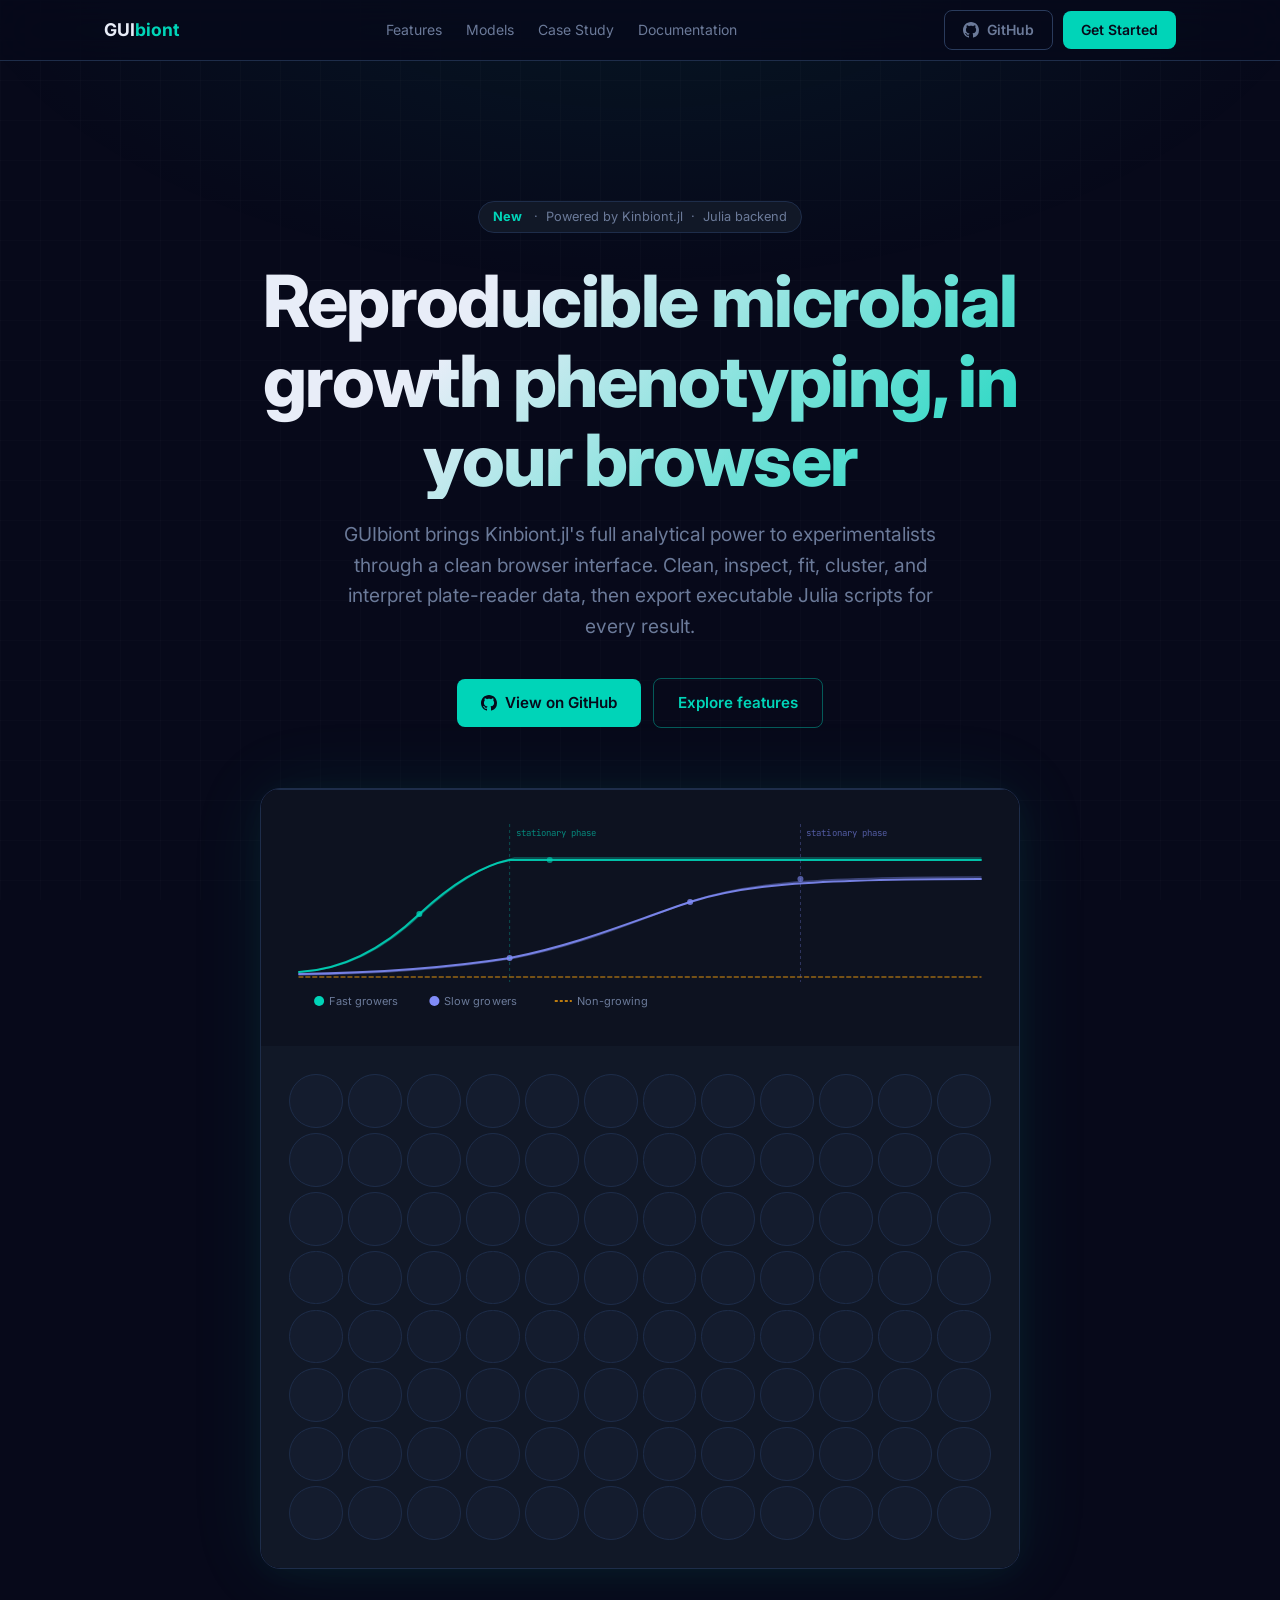
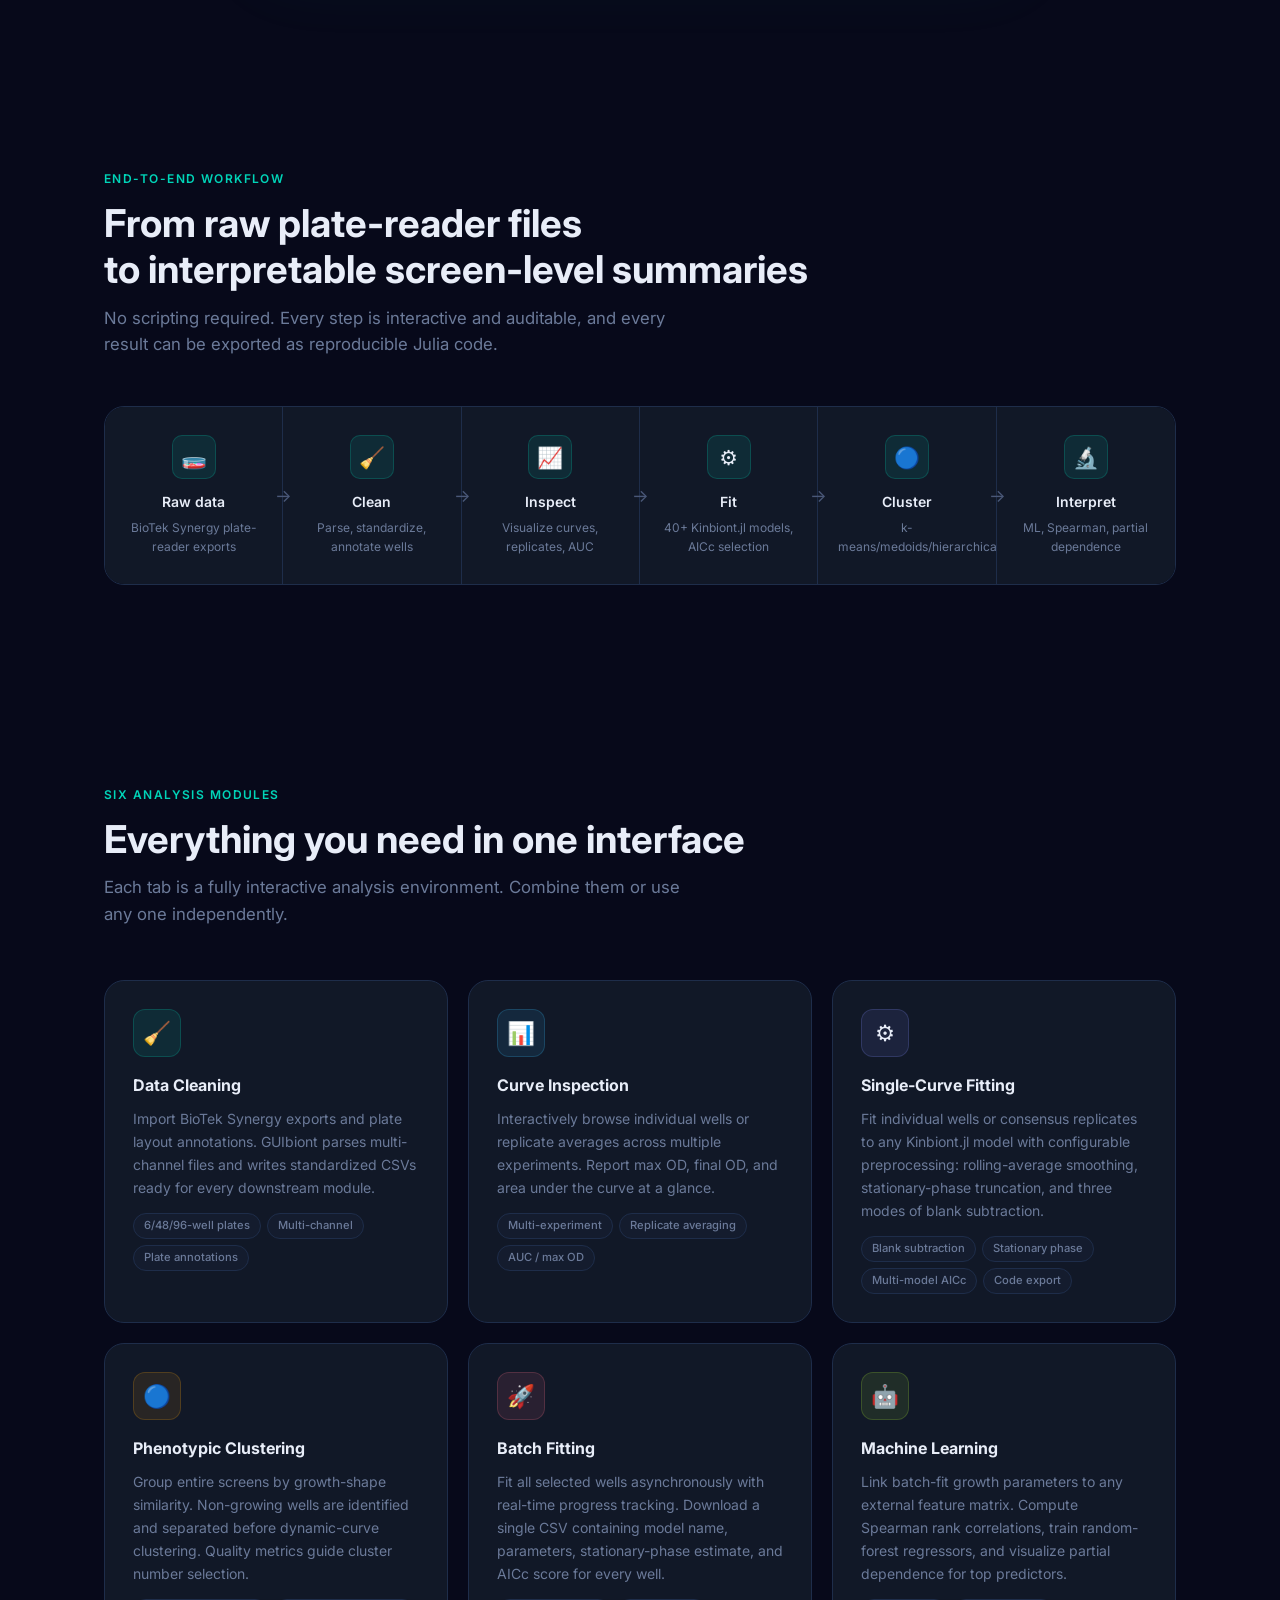
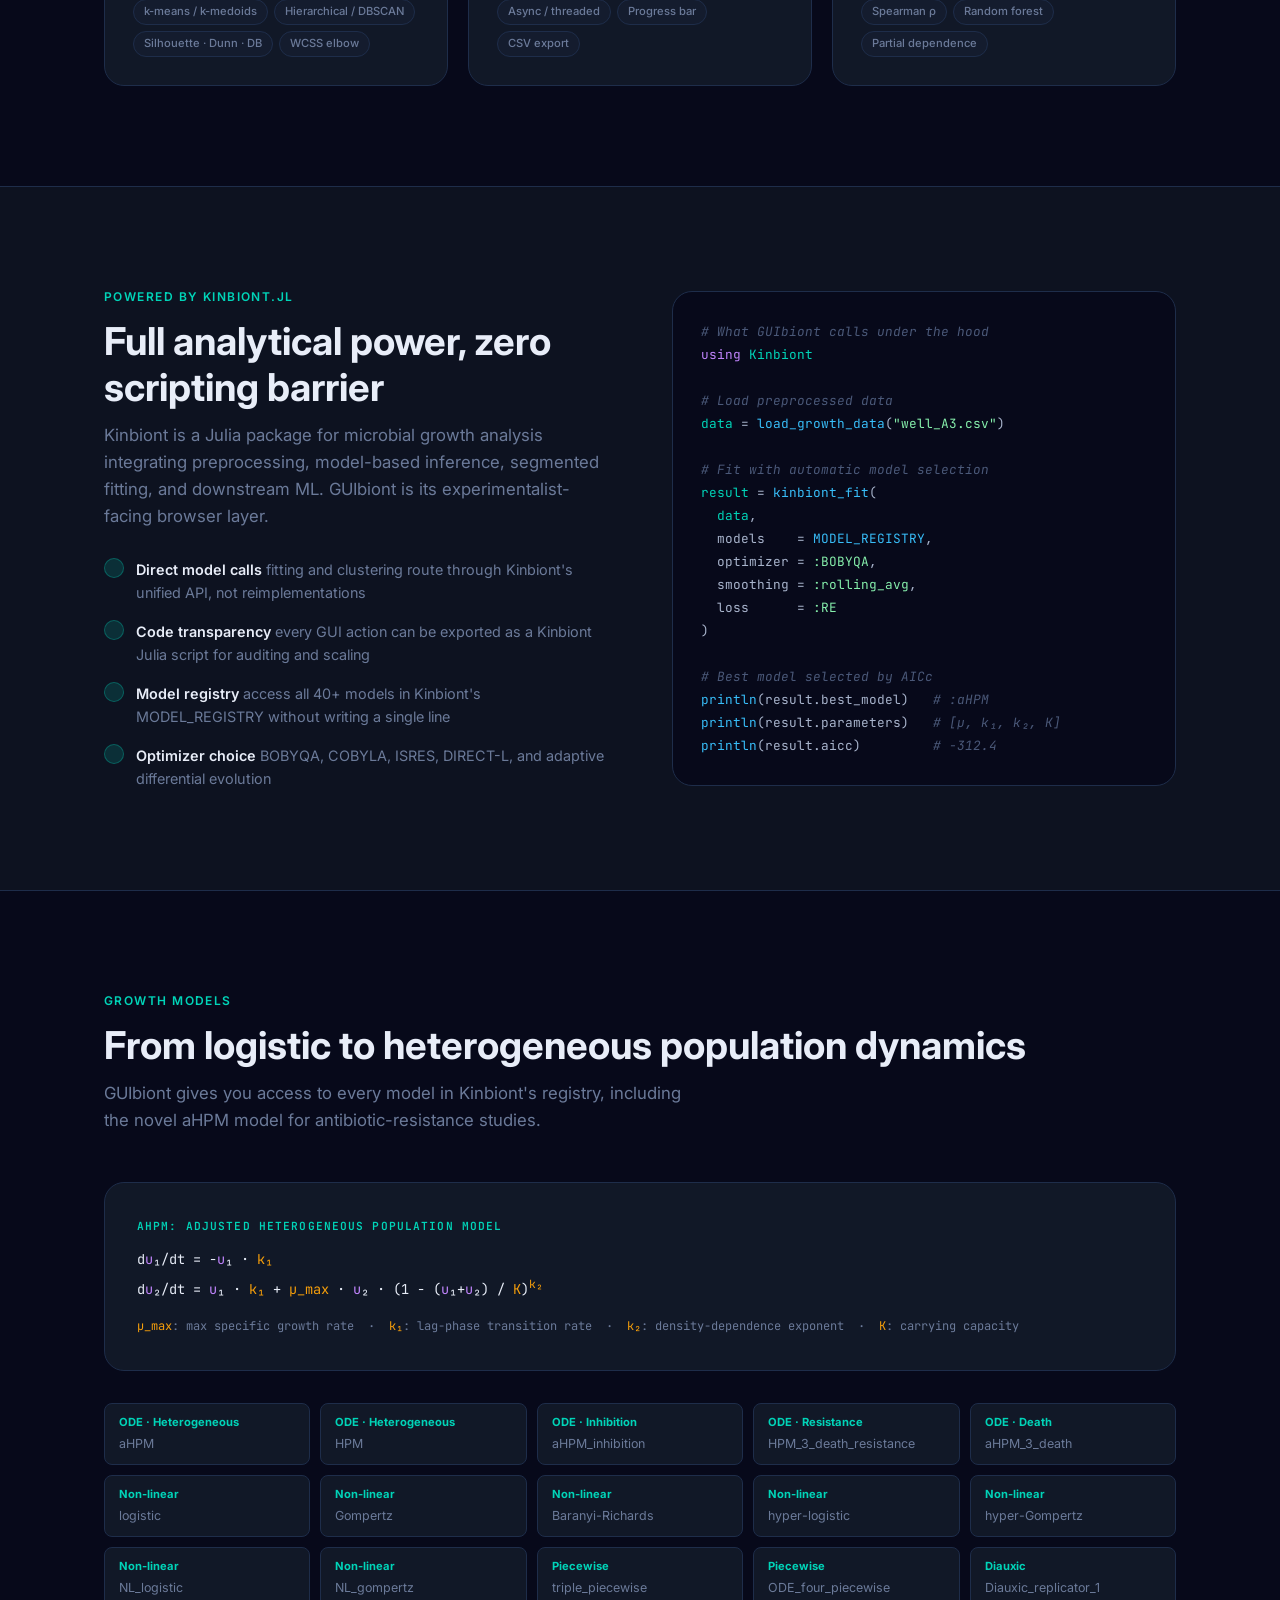
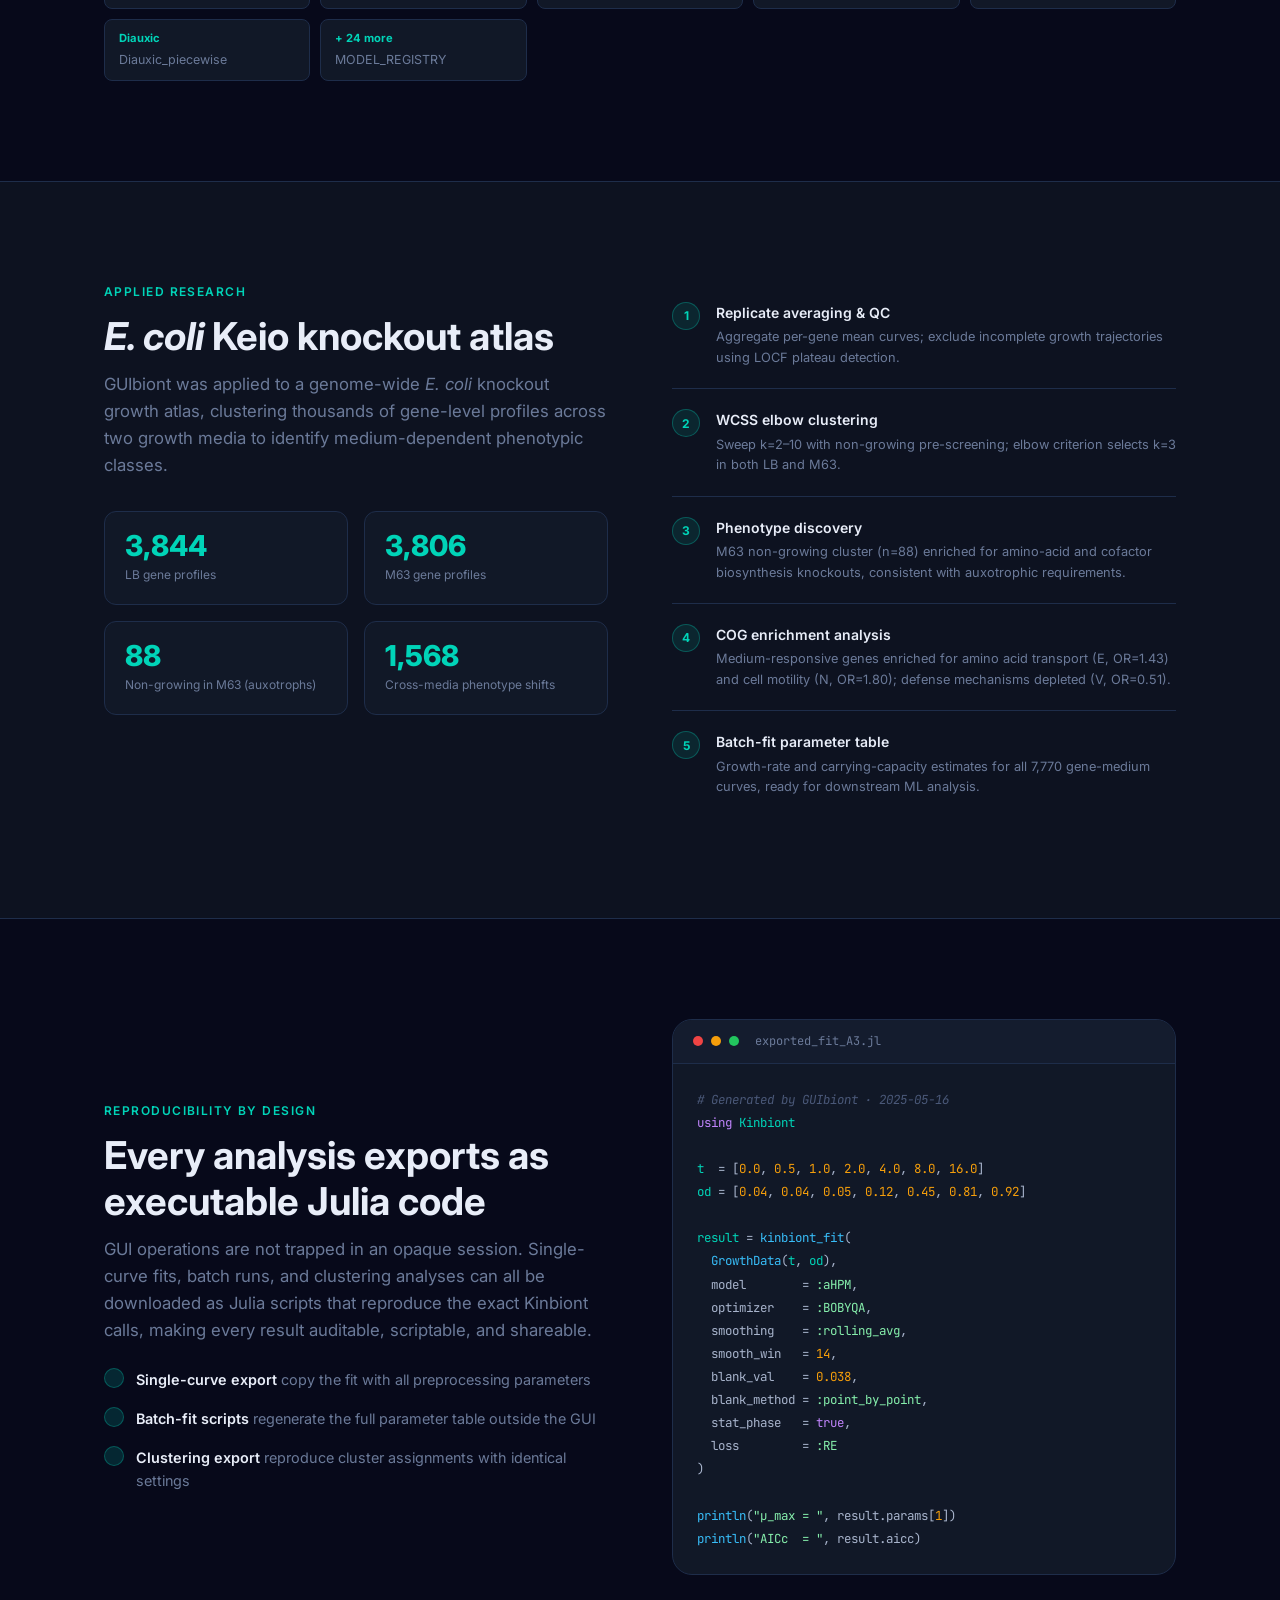
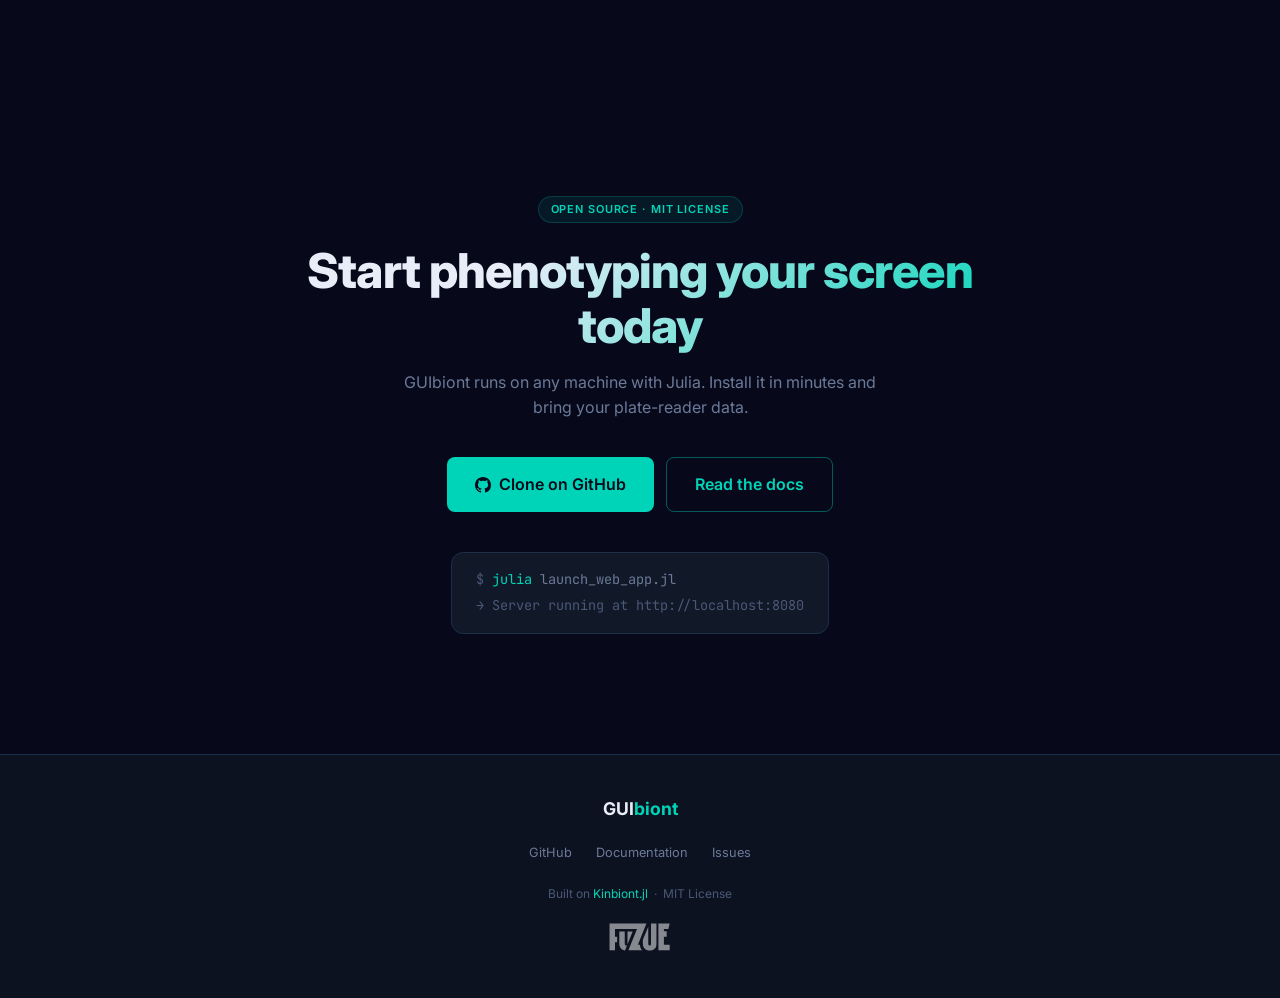
==== docs/index.html @ 39dd3695 "Add GUIbiont landing website with CNAME for guibiont.fuzue.tech" ====
<!DOCTYPE html>
<html lang="en">
<head>
  <meta charset="UTF-8" />
  <meta name="viewport" content="width=device-width, initial-scale=1.0" />
  <title>GUIbiont: Reproducible Microbial Growth Phenotyping</title>
  <meta name="description" content="GUIbiont makes Kinbiont.jl workflows available through a browser interface for cleaning, fitting, clustering and interpreting plate-reader curves, with full Julia code export." />
  <link rel="preconnect" href="https://fonts.googleapis.com" />
  <link rel="preconnect" href="https://fonts.gstatic.com" crossorigin />
  <link href="https://fonts.googleapis.com/css2?family=Inter:wght@300;400;500;600;700;800&family=JetBrains+Mono:wght@400;500&display=swap" rel="stylesheet" />
  <style>
    /* ── Tokens ──────────────────────────────────────────────── */
    :root {
      --bg:        #07091a;
      --bg-2:      #0d1220;
      --bg-3:      #141c2e;
      --card:      #111827;
      --card-2:    #1a2235;
      --border:    #1e2d4a;
      --border-2:  #2a3b5c;
      --accent:    #00d4b8;
      --accent-dim:#00906e;
      --amber:     #f59e0b;
      --violet:    #818cf8;
      --text:      #e8edf8;
      --muted:     #6b7a99;
      --muted-2:   #4a5878;
      --radius:    12px;
      --radius-lg: 20px;
      --shadow:    0 4px 32px rgba(0,212,184,0.06);
    }

    /* ── Reset ───────────────────────────────────────────────── */
    *, *::before, *::after { box-sizing: border-box; margin: 0; padding: 0; }
    html { scroll-behavior: smooth; }
    body {
      font-family: 'Inter', system-ui, sans-serif;
      background: var(--bg);
      color: var(--text);
      line-height: 1.6;
      overflow-x: hidden;
    }
    a { color: inherit; text-decoration: none; }
    img { display: block; max-width: 100%; }

    /* ── Utility ─────────────────────────────────────────────── */
    .container { max-width: 1120px; margin: 0 auto; padding: 0 24px; }
    .tag {
      display: inline-flex; align-items: center; gap: 6px;
      font-size: 11px; font-weight: 600; letter-spacing: .08em;
      text-transform: uppercase; color: var(--accent);
      background: rgba(0,212,184,.08); border: 1px solid rgba(0,212,184,.2);
      border-radius: 999px; padding: 4px 12px;
    }
    .section-label {
      font-size: 12px; font-weight: 600; letter-spacing: .12em;
      text-transform: uppercase; color: var(--accent); margin-bottom: 12px;
    }
    .section-heading {
      font-size: clamp(1.75rem, 3vw, 2.5rem);
      font-weight: 700; line-height: 1.2; color: var(--text);
    }
    .section-sub {
      font-size: 1.05rem; color: var(--muted); max-width: 600px; margin-top: 12px;
    }
    .mono {
      font-family: 'JetBrains Mono', monospace;
      font-size: .85em; color: var(--accent);
    }

    /* ── Noise / grid overlay ────────────────────────────────── */
    body::before {
      content: '';
      position: fixed; inset: 0; z-index: 0; pointer-events: none;
      background-image:
        radial-gradient(ellipse 80% 60% at 50% -10%, rgba(0,212,184,.08) 0%, transparent 70%),
        linear-gradient(rgba(255,255,255,.015) 1px, transparent 1px),
        linear-gradient(90deg, rgba(255,255,255,.015) 1px, transparent 1px);
      background-size: 100% 100%, 40px 40px, 40px 40px;
    }
    body > * { position: relative; z-index: 1; }

    /* ── NAV ─────────────────────────────────────────────────── */
    nav {
      position: sticky; top: 0; z-index: 100;
      border-bottom: 1px solid var(--border);
      background: rgba(7,9,26,.82);
      backdrop-filter: blur(20px);
    }
    .nav-inner {
      display: flex; align-items: center; justify-content: space-between;
      height: 60px; gap: 24px;
    }
    .nav-logo {
      font-size: 1.1rem; font-weight: 700; color: var(--text);
    }
    .nav-logo span { color: var(--accent); }
    .nav-links {
      display: flex; align-items: center; gap: 24px;
      font-size: .875rem; color: var(--muted);
    }
    .nav-links a:hover { color: var(--text); }
    .nav-cta {
      display: flex; align-items: center; gap: 10px;
    }
    .btn {
      display: inline-flex; align-items: center; gap: 8px;
      padding: 8px 18px; border-radius: 8px; font-size: .875rem;
      font-weight: 600; cursor: pointer; transition: all .15s;
      border: none;
    }
    .btn-ghost {
      background: transparent; color: var(--muted);
      border: 1px solid var(--border-2);
    }
    .btn-ghost:hover { color: var(--text); border-color: var(--border-2); background: var(--card); }
    .btn-primary {
      background: var(--accent); color: #07091a;
    }
    .btn-primary:hover { background: #00ffe6; }
    .btn-outline {
      background: transparent; color: var(--accent);
      border: 1px solid rgba(0,212,184,.4);
    }
    .btn-outline:hover { background: rgba(0,212,184,.08); }

    /* ── HERO ────────────────────────────────────────────────── */
    .hero {
      padding: clamp(80px, 12vw, 140px) 0 clamp(60px, 8vw, 100px);
      text-align: center;
    }
    .hero-badge {
      display: inline-flex; align-items: center; gap: 8px;
      font-size: .8rem; color: var(--muted);
      border: 1px solid var(--border); border-radius: 999px;
      padding: 5px 14px; margin-bottom: 28px;
      background: var(--card);
    }
    .hero-badge strong { color: var(--accent); }
    .hero h1 {
      font-size: clamp(2.4rem, 6vw, 4.5rem);
      font-weight: 800; line-height: 1.1;
      letter-spacing: -.02em;
      background: linear-gradient(135deg, #e8edf8 30%, #00d4b8 100%);
      -webkit-background-clip: text; -webkit-text-fill-color: transparent;
      background-clip: text;
      max-width: 900px; margin: 0 auto 20px;
    }
    .hero p {
      font-size: clamp(1rem, 2vw, 1.2rem);
      color: var(--muted); max-width: 640px; margin: 0 auto 36px;
    }
    .hero-actions {
      display: flex; align-items: center; justify-content: center;
      gap: 12px; flex-wrap: wrap;
    }
    .hero-actions .btn { padding: 12px 24px; font-size: .95rem; }

    /* plate-reader microplate illustration */
    .hero-art {
      margin: 60px auto 0; max-width: 760px;
      border: 1px solid var(--border);
      border-radius: var(--radius-lg);
      overflow: hidden;
      box-shadow: 0 0 80px rgba(0,212,184,.08), var(--shadow);
    }
    .plate-grid {
      display: grid; grid-template-columns: repeat(12,1fr);
      gap: 5px; padding: 28px; background: var(--card);
    }
    .plate-well {
      aspect-ratio: 1; border-radius: 50%;
      background: var(--bg-3); border: 1px solid var(--border);
      position: relative; overflow: hidden;
    }
    .plate-well::after {
      content: ''; position: absolute; inset: 0; border-radius: 50%;
      opacity: 0;
      background: radial-gradient(circle, var(--accent) 0%, transparent 70%);
      animation: pulse-well var(--d, 3s) ease-in-out infinite var(--delay, 0s);
    }
    @keyframes pulse-well {
      0%,100% { opacity: 0; transform: scale(.6); }
      50%      { opacity: var(--op,.5); transform: scale(1); }
    }

    /* curve mini-chart in hero */
    .hero-chart {
      background: var(--bg-2); padding: 24px 28px; border-top: 1px solid var(--border);
    }
    .curve-svg { width: 100%; height: 200px; }

    /* ── PIPELINE ─────────────────────────────────────────────── */
    .pipeline { padding: clamp(60px, 8vw, 100px) 0; }
    .pipeline-steps {
      display: grid;
      grid-template-columns: repeat(auto-fit, minmax(140px, 1fr));
      gap: 0; margin-top: 48px;
      border: 1px solid var(--border); border-radius: var(--radius-lg);
      overflow: hidden;
    }
    .pipeline-step {
      padding: 28px 20px; text-align: center;
      border-right: 1px solid var(--border);
      position: relative; background: var(--card);
      transition: background .2s;
    }
    .pipeline-step:last-child { border-right: none; }
    .pipeline-step:hover { background: var(--card-2); }
    .pipeline-step::after {
      content: '→';
      position: absolute; right: -10px; top: 50%; transform: translateY(-50%);
      color: var(--muted-2); font-size: 1.1rem; z-index: 1;
    }
    .pipeline-step:last-child::after { display: none; }
    .step-icon {
      width: 44px; height: 44px; margin: 0 auto 12px;
      border-radius: 10px; display: flex; align-items: center; justify-content: center;
      font-size: 1.3rem;
      background: rgba(0,212,184,.1); border: 1px solid rgba(0,212,184,.2);
    }
    .step-name { font-size: .875rem; font-weight: 600; color: var(--text); }
    .step-desc { font-size: .75rem; color: var(--muted); margin-top: 4px; }

    /* ── FEATURES ─────────────────────────────────────────────── */
    .features { padding: clamp(60px, 8vw, 100px) 0; }
    .features-header { margin-bottom: 52px; }
    .features-grid {
      display: grid;
      grid-template-columns: repeat(auto-fit, minmax(320px, 1fr));
      gap: 20px;
    }
    .feature-card {
      background: var(--card);
      border: 1px solid var(--border);
      border-radius: var(--radius-lg);
      padding: 28px; transition: border-color .2s, transform .2s;
      position: relative; overflow: hidden;
    }
    .feature-card::before {
      content: ''; position: absolute;
      top: 0; left: 0; right: 0; height: 2px;
      background: linear-gradient(90deg, transparent, var(--accent-color, var(--accent)), transparent);
      opacity: 0; transition: opacity .2s;
    }
    .feature-card:hover { border-color: var(--border-2); transform: translateY(-2px); }
    .feature-card:hover::before { opacity: 1; }
    .feature-icon {
      width: 48px; height: 48px; border-radius: 12px;
      display: flex; align-items: center; justify-content: center;
      font-size: 1.4rem; margin-bottom: 16px;
      background: rgba(0,212,184,.08); border: 1px solid rgba(0,212,184,.15);
    }
    .feature-title { font-size: 1rem; font-weight: 700; color: var(--text); margin-bottom: 8px; }
    .feature-desc { font-size: .875rem; color: var(--muted); line-height: 1.65; }
    .feature-pills {
      display: flex; flex-wrap: wrap; gap: 6px; margin-top: 14px;
    }
    .pill {
      font-size: .7rem; font-weight: 500; color: var(--muted);
      background: var(--bg-3); border: 1px solid var(--border);
      border-radius: 999px; padding: 3px 10px;
    }

    /* Feature cards with color variants */
    .feature-card[data-color="teal"]   .feature-icon { background: rgba(0,212,184,.1);  border-color: rgba(0,212,184,.2); }
    .feature-card[data-color="amber"]  .feature-icon { background: rgba(245,158,11,.1); border-color: rgba(245,158,11,.2); }
    .feature-card[data-color="violet"] .feature-icon { background: rgba(129,140,248,.1);border-color: rgba(129,140,248,.2);}
    .feature-card[data-color="rose"]   .feature-icon { background: rgba(251,113,133,.1);border-color: rgba(251,113,133,.2);}
    .feature-card[data-color="sky"]    .feature-icon { background: rgba(56,189,248,.1); border-color: rgba(56,189,248,.2);}
    .feature-card[data-color="lime"]   .feature-icon { background: rgba(163,230,53,.1); border-color: rgba(163,230,53,.2);}

    .feature-card[data-color="teal"]   { --accent-color: #00d4b8; }
    .feature-card[data-color="amber"]  { --accent-color: #f59e0b; }
    .feature-card[data-color="violet"] { --accent-color: #818cf8; }
    .feature-card[data-color="rose"]   { --accent-color: #fb7185; }
    .feature-card[data-color="sky"]    { --accent-color: #38bdf8; }
    .feature-card[data-color="lime"]   { --accent-color: #a3e635; }

    /* ── KINBIONT ─────────────────────────────────────────────── */
    .kinbiont {
      padding: clamp(60px, 8vw, 100px) 0;
      background: var(--bg-2);
      border-top: 1px solid var(--border);
      border-bottom: 1px solid var(--border);
    }
    .kinbiont-inner {
      display: grid; grid-template-columns: 1fr 1fr; gap: 64px; align-items: center;
    }
    .kinbiont-code {
      background: var(--bg); border: 1px solid var(--border);
      border-radius: var(--radius-lg); padding: 28px;
      overflow-x: auto;
    }
    .kinbiont-code pre {
      font-family: 'JetBrains Mono', monospace; font-size: .8rem;
      line-height: 1.8; white-space: pre; color: #a8b4cc;
    }
    .kinbiont-code .kw  { color: #c084fc; }
    .kinbiont-code .fn  { color: #38bdf8; }
    .kinbiont-code .str { color: #86efac; }
    .kinbiont-code .num { color: #f59e0b; }
    .kinbiont-code .cmt { color: var(--muted-2); font-style: italic; }
    .kinbiont-code .acc { color: var(--accent); }
    .kinbiont-points { list-style: none; display: flex; flex-direction: column; gap: 16px; margin-top: 28px; }
    .kinbiont-points li {
      display: flex; gap: 12px; font-size: .9rem; color: var(--muted);
    }
    .kinbiont-points li::before {
      content: ''; width: 20px; height: 20px; min-width: 20px;
      border-radius: 50%; background: rgba(0,212,184,.15);
      border: 1px solid rgba(0,212,184,.3);
      display: flex; align-items: center; justify-content: center;
    }
    .kinbiont-points li span { color: var(--text); font-weight: 600; }

    /* ── MODELS ──────────────────────────────────────────────── */
    .models { padding: clamp(60px, 8vw, 100px) 0; }
    .models-header { margin-bottom: 48px; }
    .models-equation {
      background: var(--card); border: 1px solid var(--border);
      border-radius: var(--radius-lg); padding: 32px;
      margin: 32px 0; font-family: 'JetBrains Mono', monospace;
      font-size: .85rem; line-height: 2;
    }
    .models-equation .eq-label {
      font-size: .7rem; font-weight: 600; letter-spacing: .1em;
      text-transform: uppercase; color: var(--accent); margin-bottom: 8px;
    }
    .models-equation .eq { color: var(--text); }
    .models-equation .eq-var { color: #c084fc; }
    .models-equation .eq-param { color: var(--amber); }
    .models-grid {
      display: grid; grid-template-columns: repeat(auto-fill, minmax(180px, 1fr)); gap: 10px;
    }
    .model-chip {
      background: var(--card); border: 1px solid var(--border);
      border-radius: 8px; padding: 10px 14px;
      font-size: .78rem; color: var(--muted);
      transition: border-color .15s, color .15s;
    }
    .model-chip:hover { border-color: rgba(0,212,184,.3); color: var(--text); }
    .model-chip strong { color: var(--accent); display: block; font-size: .7rem; margin-bottom: 2px; }

    /* ── CASE STUDY ──────────────────────────────────────────── */
    .case-study {
      padding: clamp(60px, 8vw, 100px) 0;
      background: var(--bg-2);
      border-top: 1px solid var(--border);
      border-bottom: 1px solid var(--border);
    }
    .case-inner {
      display: grid; grid-template-columns: 1fr 1fr; gap: 64px; align-items: start;
    }
    .case-numbers {
      display: grid; grid-template-columns: 1fr 1fr; gap: 16px; margin-top: 32px;
    }
    .case-number {
      background: var(--card); border: 1px solid var(--border);
      border-radius: var(--radius); padding: 20px;
    }
    .case-number .n { font-size: 1.8rem; font-weight: 800; color: var(--accent); line-height: 1; }
    .case-number .l { font-size: .75rem; color: var(--muted); margin-top: 4px; }
    .case-timeline {
      display: flex; flex-direction: column; gap: 0;
    }
    .case-step {
      display: flex; gap: 16px; padding: 20px 0;
      border-bottom: 1px solid var(--border);
    }
    .case-step:last-child { border-bottom: none; }
    .case-step-num {
      width: 28px; height: 28px; min-width: 28px;
      border-radius: 50%; background: rgba(0,212,184,.1);
      border: 1px solid rgba(0,212,184,.3);
      color: var(--accent); font-size: .75rem; font-weight: 700;
      display: flex; align-items: center; justify-content: center;
    }
    .case-step-body strong { font-size: .875rem; font-weight: 600; color: var(--text); display: block; }
    .case-step-body p { font-size: .8rem; color: var(--muted); margin-top: 3px; }

    /* ── CODE EXPORT ─────────────────────────────────────────── */
    .code-export { padding: clamp(60px, 8vw, 100px) 0; }
    .code-export-inner { display: grid; grid-template-columns: 1fr 1fr; gap: 64px; align-items: center; }
    .export-code {
      background: var(--card); border: 1px solid var(--border);
      border-radius: var(--radius-lg); overflow: hidden;
    }
    .export-code-header {
      background: var(--bg-3); border-bottom: 1px solid var(--border);
      padding: 12px 20px; display: flex; align-items: center; gap: 8px;
    }
    .dot { width: 10px; height: 10px; border-radius: 50%; }
    .dot-red   { background: #ef4444; }
    .dot-amber { background: #f59e0b; }
    .dot-green { background: #22c55e; }
    .filename  { font-family: 'JetBrains Mono', monospace; font-size: .75rem; color: var(--muted); margin-left: 8px; }
    .export-code pre {
      font-family: 'JetBrains Mono', monospace; font-size: .78rem;
      line-height: 1.85; padding: 24px; overflow-x: auto; color: #a8b4cc;
    }
    .export-code .kw  { color: #c084fc; }
    .export-code .fn  { color: #38bdf8; }
    .export-code .str { color: #86efac; }
    .export-code .num { color: #f59e0b; }
    .export-code .cmt { color: var(--muted-2); font-style: italic; }
    .export-code .acc { color: var(--accent); }

    /* ── CTA ──────────────────────────────────────────────────── */
    .cta {
      padding: clamp(80px, 10vw, 120px) 0;
      text-align: center;
    }
    .cta h2 {
      font-size: clamp(2rem, 4vw, 3rem); font-weight: 800;
      line-height: 1.15; letter-spacing: -.02em;
      background: linear-gradient(135deg, #e8edf8 30%, #00d4b8 100%);
      -webkit-background-clip: text; -webkit-text-fill-color: transparent;
      background-clip: text; max-width: 680px; margin: 0 auto 16px;
    }
    .cta p { font-size: 1rem; color: var(--muted); max-width: 480px; margin: 0 auto 36px; }
    .cta-buttons { display: flex; gap: 12px; justify-content: center; flex-wrap: wrap; }
    .cta-buttons .btn { padding: 14px 28px; font-size: 1rem; }

    /* ── FOOTER ──────────────────────────────────────────────── */
    footer {
      border-top: 1px solid var(--border);
      background: var(--bg-2);
      padding: 40px 0;
    }
    .footer-inner {
      display: flex; flex-direction: column; gap: 20px; align-items: center; text-align: center;
    }
    .footer-logo { font-size: 1.1rem; font-weight: 700; }
    .footer-logo span { color: var(--accent); }
.footer-links { display: flex; gap: 24px; }
    .footer-links a { font-size: .8rem; color: var(--muted); transition: color .15s; }
    .footer-links a:hover { color: var(--text); }
    .footer-bottom { font-size: .75rem; color: var(--muted-2); }

    /* ── Responsive ──────────────────────────────────────────── */
    @media (max-width: 768px) {
      .nav-links { display: none; }
      .kinbiont-inner,
      .case-inner,
      .code-export-inner { grid-template-columns: 1fr; gap: 40px; }
.pipeline-steps { grid-template-columns: repeat(2, 1fr); }
      .pipeline-step::after { display: none; }
    }
  </style>
</head>
<body>

<!-- ── NAV ────────────────────────────────────────────────────── -->
<nav>
  <div class="container">
    <div class="nav-inner">
      <a href="/" class="nav-logo">GUI<span>biont</span></a>
      <div class="nav-links">
        <a href="#features">Features</a>
        <a href="#models">Models</a>
        <a href="#case-study">Case Study</a>
        <a href="docs/">Documentation</a>
      </div>
      <div class="nav-cta">
        <a href="https://github.com/pinheiroGroup/GUIbiont" class="btn btn-ghost" target="_blank" rel="noopener">
          <svg width="16" height="16" viewBox="0 0 24 24" fill="currentColor"><path d="M12 0C5.37 0 0 5.37 0 12c0 5.31 3.435 9.795 8.205 11.385.6.105.825-.255.825-.57 0-.285-.015-1.23-.015-2.235-3.015.555-3.795-.735-4.035-1.41-.135-.345-.72-1.41-1.23-1.695-.42-.225-1.02-.78-.015-.795.945-.015 1.62.87 1.845 1.23 1.08 1.815 2.805 1.305 3.495.99.105-.78.42-1.305.765-1.605-2.67-.3-5.46-1.335-5.46-5.925 0-1.305.465-2.385 1.23-3.225-.12-.3-.54-1.53.12-3.18 0 0 1.005-.315 3.3 1.23.96-.27 1.98-.405 3-.405s2.04.135 3 .405c2.295-1.56 3.3-1.23 3.3-1.23.66 1.65.24 2.88.12 3.18.765.84 1.23 1.905 1.23 3.225 0 4.605-2.805 5.625-5.475 5.925.435.375.81 1.095.81 2.22 0 1.605-.015 2.895-.015 3.3 0 .315.225.69.825.57A12.02 12.02 0 0 0 24 12c0-6.63-5.37-12-12-12z"/></svg>
          GitHub
        </a>
        <a href="#cta" class="btn btn-primary">Get Started</a>
      </div>
    </div>
  </div>
</nav>

<!-- ── HERO ───────────────────────────────────────────────────── -->
<section class="hero">
  <div class="container">
    <div class="hero-badge">
      <strong>New</strong> &nbsp;·&nbsp; Powered by Kinbiont.jl &nbsp;·&nbsp; Julia backend
    </div>
    <h1>Reproducible microbial growth phenotyping, in your browser</h1>
    <p>GUIbiont brings Kinbiont.jl's full analytical power to experimentalists through a clean browser interface. Clean, inspect, fit, cluster, and interpret plate-reader data, then export executable Julia scripts for every result.</p>
    <div class="hero-actions">
      <a href="https://github.com/pinheiroGroup/GUIbiont" class="btn btn-primary" target="_blank" rel="noopener">
        <svg width="16" height="16" viewBox="0 0 24 24" fill="currentColor"><path d="M12 0C5.37 0 0 5.37 0 12c0 5.31 3.435 9.795 8.205 11.385.6.105.825-.255.825-.57 0-.285-.015-1.23-.015-2.235-3.015.555-3.795-.735-4.035-1.41-.135-.345-.72-1.41-1.23-1.695-.42-.225-1.02-.78-.015-.795.945-.015 1.62.87 1.845 1.23 1.08 1.815 2.805 1.305 3.495.99.105-.78.42-1.305.765-1.605-2.67-.3-5.46-1.335-5.46-5.925 0-1.305.465-2.385 1.23-3.225-.12-.3-.54-1.53.12-3.18 0 0 1.005-.315 3.3 1.23.96-.27 1.98-.405 3-.405s2.04.135 3 .405c2.295-1.56 3.3-1.23 3.3-1.23.66 1.65.24 2.88.12 3.18.765.84 1.23 1.905 1.23 3.225 0 4.605-2.805 5.625-5.475 5.925.435.375.81 1.095.81 2.22 0 1.605-.015 2.895-.015 3.3 0 .315.225.69.825.57A12.02 12.02 0 0 0 24 12c0-6.63-5.37-12-12-12z"/></svg>
        View on GitHub
      </a>
      <a href="#features" class="btn btn-outline">Explore features</a>
    </div>

    <!-- Microplate art -->
    <div class="hero-art">
      <div class="hero-chart">
        <svg class="curve-svg" viewBox="0 0 700 200" preserveAspectRatio="none" fill="none" xmlns="http://www.w3.org/2000/svg">
          <!-- Cluster 1: fast growers — rise early, plateau from ~x=220 -->
          <path d="M10,158 C50,156 90,138 130,100 C160,72 190,52 220,46 C260,46 350,46 690,46" stroke="#00d4b8" stroke-width="2" stroke-linecap="round" opacity=".9"/>
          <path d="M10,158 C55,156 95,136 135,97 C165,70 195,50 225,44 C265,44 355,44 690,44" stroke="#00d4b8" stroke-width="1.5" stroke-linecap="round" opacity=".4"/>
          <!-- Cluster 2: slow growers — rise later, plateau from ~x=450 -->
          <path d="M10,160 C80,159 150,155 220,144 C290,130 340,108 400,88 C450,72 510,65 690,65" stroke="#818cf8" stroke-width="2" stroke-linecap="round" opacity=".9"/>
          <path d="M10,161 C85,160 155,156 225,144 C295,130 345,107 405,86 C455,70 515,63 690,63" stroke="#818cf8" stroke-width="1.5" stroke-linecap="round" opacity=".4"/>
          <!-- Cluster 3: non-growing -->
          <path d="M10,163 C200,163 500,163 690,163" stroke="#f59e0b" stroke-width="1.5" stroke-linecap="round" opacity=".6" stroke-dasharray="4 3"/>
          <!-- Data points -->
          <circle cx="130" cy="100" r="3" fill="#00d4b8" opacity=".8"/>
          <circle cx="260" cy="46"  r="3" fill="#00d4b8" opacity=".6"/>
          <circle cx="220" cy="144" r="3" fill="#818cf8" opacity=".8"/>
          <circle cx="400" cy="88"  r="3" fill="#818cf8" opacity=".8"/>
          <circle cx="510" cy="65"  r="3" fill="#818cf8" opacity=".6"/>
          <!-- Teal stationary phase — x=220, exact start of flat segment in teal path -->
          <line x1="220" y1="10" x2="220" y2="168" stroke="rgba(0,212,184,.3)" stroke-width="1" stroke-dasharray="3 3"/>
          <text x="226" y="22" font-family="JetBrains Mono, monospace" font-size="9" fill="rgba(0,212,184,.6)">stationary phase</text>
          <!-- Violet stationary phase — x=510, where violet path reaches its plateau y=65 -->
          <line x1="510" y1="10" x2="510" y2="168" stroke="rgba(129,140,248,.3)" stroke-width="1" stroke-dasharray="3 3"/>
          <text x="516" y="22" font-family="JetBrains Mono, monospace" font-size="9" fill="rgba(129,140,248,.6)">stationary phase</text>
          <!-- Legend — bottom strip, clear of all curves -->
          <circle cx="30"  cy="187" r="5" fill="#00d4b8"/>
          <text x="40"  y="191" font-family="Inter, sans-serif" font-size="11" fill="#6b7a99">Fast growers</text>
          <circle cx="145" cy="187" r="5" fill="#818cf8"/>
          <text x="155" y="191" font-family="Inter, sans-serif" font-size="11" fill="#6b7a99">Slow growers</text>
          <line x1="265" y1="187" x2="282" y2="187" stroke="#f59e0b" stroke-width="1.5" stroke-dasharray="3 2"/>
          <text x="287" y="191" font-family="Inter, sans-serif" font-size="11" fill="#6b7a99">Non-growing</text>
        </svg>
      </div>
      <div class="plate-grid" id="plateGrid"></div>
    </div>
  </div>
</section>

<!-- ── PIPELINE ──────────────────────────────────────────────── -->
<section class="pipeline">
  <div class="container">
    <p class="section-label">End-to-end workflow</p>
    <h2 class="section-heading">From raw plate-reader files<br/>to interpretable screen-level summaries</h2>
    <p class="section-sub">No scripting required. Every step is interactive and auditable, and every result can be exported as reproducible Julia code.</p>

    <div class="pipeline-steps">
      <div class="pipeline-step">
        <div class="step-icon">🧫</div>
        <div class="step-name">Raw data</div>
        <div class="step-desc">BioTek Synergy plate-reader exports</div>
      </div>
      <div class="pipeline-step">
        <div class="step-icon">🧹</div>
        <div class="step-name">Clean</div>
        <div class="step-desc">Parse, standardize, annotate wells</div>
      </div>
      <div class="pipeline-step">
        <div class="step-icon">📈</div>
        <div class="step-name">Inspect</div>
        <div class="step-desc">Visualize curves, replicates, AUC</div>
      </div>
      <div class="pipeline-step">
        <div class="step-icon">⚙️</div>
        <div class="step-name">Fit</div>
        <div class="step-desc">40+ Kinbiont.jl models, AICc selection</div>
      </div>
      <div class="pipeline-step">
        <div class="step-icon">🔵</div>
        <div class="step-name">Cluster</div>
        <div class="step-desc">k-means/medoids/hierarchical/DBSCAN</div>
      </div>
      <div class="pipeline-step">
        <div class="step-icon">🔬</div>
        <div class="step-name">Interpret</div>
        <div class="step-desc">ML, Spearman, partial dependence</div>
      </div>
    </div>
  </div>
</section>

<!-- ── FEATURES ──────────────────────────────────────────────── -->
<section class="features" id="features">
  <div class="container">
    <div class="features-header">
      <p class="section-label">Six analysis modules</p>
      <h2 class="section-heading">Everything you need in one interface</h2>
      <p class="section-sub">Each tab is a fully interactive analysis environment. Combine them or use any one independently.</p>
    </div>
    <div class="features-grid">

      <div class="feature-card" data-color="teal">
        <div class="feature-icon">🧹</div>
        <div class="feature-title">Data Cleaning</div>
        <div class="feature-desc">Import BioTek Synergy exports and plate layout annotations. GUIbiont parses multi-channel files and writes standardized CSVs ready for every downstream module.</div>
        <div class="feature-pills">
          <span class="pill">6/48/96-well plates</span>
          <span class="pill">Multi-channel</span>
          <span class="pill">Plate annotations</span>
        </div>
      </div>

      <div class="feature-card" data-color="sky">
        <div class="feature-icon">📊</div>
        <div class="feature-title">Curve Inspection</div>
        <div class="feature-desc">Interactively browse individual wells or replicate averages across multiple experiments. Report max OD, final OD, and area under the curve at a glance.</div>
        <div class="feature-pills">
          <span class="pill">Multi-experiment</span>
          <span class="pill">Replicate averaging</span>
          <span class="pill">AUC / max OD</span>
        </div>
      </div>

      <div class="feature-card" data-color="violet">
        <div class="feature-icon">⚙️</div>
        <div class="feature-title">Single-Curve Fitting</div>
        <div class="feature-desc">Fit individual wells or consensus replicates to any Kinbiont.jl model with configurable preprocessing: rolling-average smoothing, stationary-phase truncation, and three modes of blank subtraction.</div>
        <div class="feature-pills">
          <span class="pill">Blank subtraction</span>
          <span class="pill">Stationary phase</span>
          <span class="pill">Multi-model AICc</span>
          <span class="pill">Code export</span>
        </div>
      </div>

      <div class="feature-card" data-color="amber">
        <div class="feature-icon">🔵</div>
        <div class="feature-title">Phenotypic Clustering</div>
        <div class="feature-desc">Group entire screens by growth-shape similarity. Non-growing wells are identified and separated before dynamic-curve clustering. Quality metrics guide cluster number selection.</div>
        <div class="feature-pills">
          <span class="pill">k-means / k-medoids</span>
          <span class="pill">Hierarchical / DBSCAN</span>
          <span class="pill">Silhouette · Dunn · DB</span>
          <span class="pill">WCSS elbow</span>
        </div>
      </div>

      <div class="feature-card" data-color="rose">
        <div class="feature-icon">🚀</div>
        <div class="feature-title">Batch Fitting</div>
        <div class="feature-desc">Fit all selected wells asynchronously with real-time progress tracking. Download a single CSV containing model name, parameters, stationary-phase estimate, and AICc score for every well.</div>
        <div class="feature-pills">
          <span class="pill">Async / threaded</span>
          <span class="pill">Progress bar</span>
          <span class="pill">CSV export</span>
        </div>
      </div>

      <div class="feature-card" data-color="lime">
        <div class="feature-icon">🤖</div>
        <div class="feature-title">Machine Learning</div>
        <div class="feature-desc">Link batch-fit growth parameters to any external feature matrix. Compute Spearman rank correlations, train random-forest regressors, and visualize partial dependence for top predictors.</div>
        <div class="feature-pills">
          <span class="pill">Spearman ρ</span>
          <span class="pill">Random forest</span>
          <span class="pill">Partial dependence</span>
        </div>
      </div>

    </div>
  </div>
</section>

<!-- ── KINBIONT ───────────────────────────────────────────────── -->
<section class="kinbiont">
  <div class="container">
    <div class="kinbiont-inner">
      <div>
        <p class="section-label">Powered by Kinbiont.jl</p>
        <h2 class="section-heading">Full analytical power, zero scripting barrier</h2>
        <p class="section-sub" style="max-width:none; margin-top:12px;">
          Kinbiont is a Julia package for microbial growth analysis integrating preprocessing, model-based inference, segmented fitting, and downstream ML. GUIbiont is its experimentalist-facing browser layer.
        </p>
        <ul class="kinbiont-points">
          <li><div><span>Direct model calls</span> fitting and clustering route through Kinbiont's unified API, not reimplementations</div></li>
          <li><div><span>Code transparency</span> every GUI action can be exported as a Kinbiont Julia script for auditing and scaling</div></li>
          <li><div><span>Model registry</span> access all 40+ models in Kinbiont's MODEL_REGISTRY without writing a single line</div></li>
          <li><div><span>Optimizer choice</span> BOBYQA, COBYLA, ISRES, DIRECT-L, and adaptive differential evolution</div></li>
        </ul>
      </div>
      <div class="kinbiont-code"><pre><span class="cmt"># What GUIbiont calls under the hood</span>
<span class="kw">using</span> <span class="acc">Kinbiont</span>

<span class="cmt"># Load preprocessed data</span>
<span class="acc">data</span> = <span class="fn">load_growth_data</span>(<span class="str">"well_A3.csv"</span>)

<span class="cmt"># Fit with automatic model selection</span>
<span class="acc">result</span> = <span class="fn">kinbiont_fit</span>(
  <span class="acc">data</span>,
  models    = <span class="fn">MODEL_REGISTRY</span>,
  optimizer = <span class="str">:BOBYQA</span>,
  smoothing = <span class="str">:rolling_avg</span>,
  loss      = <span class="str">:RE</span>
)

<span class="cmt"># Best model selected by AICc</span>
<span class="fn">println</span>(result.best_model)   <span class="cmt"># :aHPM</span>
<span class="fn">println</span>(result.parameters)   <span class="cmt"># [μ, k₁, k₂, K]</span>
<span class="fn">println</span>(result.aicc)         <span class="cmt"># -312.4</span>
</pre></div>
    </div>
  </div>
</section>

<!-- ── MODELS ─────────────────────────────────────────────────── -->
<section class="models" id="models">
  <div class="container">
    <div class="models-header">
      <p class="section-label">Growth models</p>
      <h2 class="section-heading">From logistic to heterogeneous population dynamics</h2>
      <p class="section-sub">GUIbiont gives you access to every model in Kinbiont's registry, including the novel aHPM model for antibiotic-resistance studies.</p>
    </div>

    <div class="models-equation">
      <div class="eq-label">aHPM: adjusted Heterogeneous Population Model</div>
      <div class="eq">
        d<span class="eq-var">u</span>₁/dt = −<span class="eq-var">u</span>₁ · <span class="eq-param">k₁</span><br/>
        d<span class="eq-var">u</span>₂/dt = <span class="eq-var">u</span>₁ · <span class="eq-param">k₁</span> + <span class="eq-param">μ_max</span> · <span class="eq-var">u</span>₂ · (1 − (<span class="eq-var">u</span>₁+<span class="eq-var">u</span>₂) / <span class="eq-param">K</span>)<sup><span class="eq-param">k₂</span></sup>
      </div>
      <div style="font-size:.75rem; color:var(--muted); margin-top:12px;">
        <span class="eq-param">μ_max</span>: max specific growth rate &nbsp;·&nbsp;
        <span class="eq-param">k₁</span>: lag-phase transition rate &nbsp;·&nbsp;
        <span class="eq-param">k₂</span>: density-dependence exponent &nbsp;·&nbsp;
        <span class="eq-param">K</span>: carrying capacity
      </div>
    </div>

    <div class="models-grid">
      <div class="model-chip"><strong>ODE · Heterogeneous</strong>aHPM</div>
      <div class="model-chip"><strong>ODE · Heterogeneous</strong>HPM</div>
      <div class="model-chip"><strong>ODE · Inhibition</strong>aHPM_inhibition</div>
      <div class="model-chip"><strong>ODE · Resistance</strong>HPM_3_death_resistance</div>
      <div class="model-chip"><strong>ODE · Death</strong>aHPM_3_death</div>
      <div class="model-chip"><strong>Non-linear</strong>logistic</div>
      <div class="model-chip"><strong>Non-linear</strong>Gompertz</div>
      <div class="model-chip"><strong>Non-linear</strong>Baranyi-Richards</div>
      <div class="model-chip"><strong>Non-linear</strong>hyper-logistic</div>
      <div class="model-chip"><strong>Non-linear</strong>hyper-Gompertz</div>
      <div class="model-chip"><strong>Non-linear</strong>NL_logistic</div>
      <div class="model-chip"><strong>Non-linear</strong>NL_gompertz</div>
      <div class="model-chip"><strong>Piecewise</strong>triple_piecewise</div>
      <div class="model-chip"><strong>Piecewise</strong>ODE_four_piecewise</div>
      <div class="model-chip"><strong>Diauxic</strong>Diauxic_replicator_1</div>
      <div class="model-chip"><strong>Diauxic</strong>Diauxic_piecewise</div>
      <div class="model-chip"><strong>+ 24 more</strong>MODEL_REGISTRY</div>
    </div>
  </div>
</section>

<!-- ── CASE STUDY ─────────────────────────────────────────────── -->
<section class="case-study" id="case-study">
  <div class="container">
    <div class="case-inner">
      <div>
        <p class="section-label">Applied research</p>
        <h2 class="section-heading"><em>E. coli</em> Keio knockout atlas</h2>
        <p class="section-sub" style="max-width:none; margin-top:12px;">
          GUIbiont was applied to a genome-wide <em>E. coli</em> knockout growth atlas, clustering thousands of gene-level profiles across two growth media to identify medium-dependent phenotypic classes.
        </p>
        <div class="case-numbers">
          <div class="case-number">
            <div class="n">3,844</div>
            <div class="l">LB gene profiles</div>
          </div>
          <div class="case-number">
            <div class="n">3,806</div>
            <div class="l">M63 gene profiles</div>
          </div>
          <div class="case-number">
            <div class="n">88</div>
            <div class="l">Non-growing in M63 (auxotrophs)</div>
          </div>
          <div class="case-number">
            <div class="n">1,568</div>
            <div class="l">Cross-media phenotype shifts</div>
          </div>
        </div>
      </div>
      <div class="case-timeline">
        <div class="case-step">
          <div class="case-step-num">1</div>
          <div class="case-step-body">
            <strong>Replicate averaging & QC</strong>
            <p>Aggregate per-gene mean curves; exclude incomplete growth trajectories using LOCF plateau detection.</p>
          </div>
        </div>
        <div class="case-step">
          <div class="case-step-num">2</div>
          <div class="case-step-body">
            <strong>WCSS elbow clustering</strong>
            <p>Sweep k=2–10 with non-growing pre-screening; elbow criterion selects k=3 in both LB and M63.</p>
          </div>
        </div>
        <div class="case-step">
          <div class="case-step-num">3</div>
          <div class="case-step-body">
            <strong>Phenotype discovery</strong>
            <p>M63 non-growing cluster (n=88) enriched for amino-acid and cofactor biosynthesis knockouts, consistent with auxotrophic requirements.</p>
          </div>
        </div>
        <div class="case-step">
          <div class="case-step-num">4</div>
          <div class="case-step-body">
            <strong>COG enrichment analysis</strong>
            <p>Medium-responsive genes enriched for amino acid transport (E, OR=1.43) and cell motility (N, OR=1.80); defense mechanisms depleted (V, OR=0.51).</p>
          </div>
        </div>
        <div class="case-step">
          <div class="case-step-num">5</div>
          <div class="case-step-body">
            <strong>Batch-fit parameter table</strong>
            <p>Growth-rate and carrying-capacity estimates for all 7,770 gene-medium curves, ready for downstream ML analysis.</p>
          </div>
        </div>
      </div>
    </div>
  </div>
</section>

<!-- ── CODE EXPORT ────────────────────────────────────────────── -->
<section class="code-export">
  <div class="container">
    <div class="code-export-inner">
      <div>
        <p class="section-label">Reproducibility by design</p>
        <h2 class="section-heading">Every analysis exports as executable Julia code</h2>
        <p class="section-sub" style="max-width:none; margin-top:12px;">
          GUI operations are not trapped in an opaque session. Single-curve fits, batch runs, and clustering analyses can all be downloaded as Julia scripts that reproduce the exact Kinbiont calls, making every result auditable, scriptable, and shareable.
        </p>
        <ul class="kinbiont-points" style="margin-top:24px;">
          <li><div><span>Single-curve export</span> copy the fit with all preprocessing parameters</div></li>
          <li><div><span>Batch-fit scripts</span> regenerate the full parameter table outside the GUI</div></li>
          <li><div><span>Clustering export</span> reproduce cluster assignments with identical settings</div></li>
        </ul>
      </div>
      <div class="export-code">
        <div class="export-code-header">
          <div class="dot dot-red"></div>
          <div class="dot dot-amber"></div>
          <div class="dot dot-green"></div>
          <span class="filename">exported_fit_A3.jl</span>
        </div>
        <pre><span class="cmt"># Generated by GUIbiont · 2025-05-16</span>
<span class="kw">using</span> <span class="acc">Kinbiont</span>

<span class="acc">t</span>  = [<span class="num">0.0</span>, <span class="num">0.5</span>, <span class="num">1.0</span>, <span class="num">2.0</span>, <span class="num">4.0</span>, <span class="num">8.0</span>, <span class="num">16.0</span>]
<span class="acc">od</span> = [<span class="num">0.04</span>, <span class="num">0.04</span>, <span class="num">0.05</span>, <span class="num">0.12</span>, <span class="num">0.45</span>, <span class="num">0.81</span>, <span class="num">0.92</span>]

<span class="acc">result</span> = <span class="fn">kinbiont_fit</span>(
  <span class="fn">GrowthData</span>(<span class="acc">t</span>, <span class="acc">od</span>),
  model        = <span class="str">:aHPM</span>,
  optimizer    = <span class="str">:BOBYQA</span>,
  smoothing    = <span class="str">:rolling_avg</span>,
  smooth_win   = <span class="num">14</span>,
  blank_val    = <span class="num">0.038</span>,
  blank_method = <span class="str">:point_by_point</span>,
  stat_phase   = <span class="kw">true</span>,
  loss         = <span class="str">:RE</span>
)

<span class="fn">println</span>(<span class="str">"μ_max = "</span>, result.params[<span class="num">1</span>])
<span class="fn">println</span>(<span class="str">"AICc  = "</span>, result.aicc)</pre>
      </div>
    </div>
  </div>
</section>

<!-- ── CTA ────────────────────────────────────────────────────── -->
<section class="cta" id="cta">
  <div class="container">
    <div class="tag">Open source · MIT license</div>
    <h2 style="margin-top:20px;">Start phenotyping your screen today</h2>
    <p>GUIbiont runs on any machine with Julia. Install it in minutes and bring your plate-reader data.</p>
    <div class="cta-buttons">
      <a href="https://github.com/pinheiroGroup/GUIbiont" class="btn btn-primary" target="_blank" rel="noopener">
        <svg width="16" height="16" viewBox="0 0 24 24" fill="currentColor"><path d="M12 0C5.37 0 0 5.37 0 12c0 5.31 3.435 9.795 8.205 11.385.6.105.825-.255.825-.57 0-.285-.015-1.23-.015-2.235-3.015.555-3.795-.735-4.035-1.41-.135-.345-.72-1.41-1.23-1.695-.42-.225-1.02-.78-.015-.795.945-.015 1.62.87 1.845 1.23 1.08 1.815 2.805 1.305 3.495.99.105-.78.42-1.305.765-1.605-2.67-.3-5.46-1.335-5.46-5.925 0-1.305.465-2.385 1.23-3.225-.12-.3-.54-1.53.12-3.18 0 0 1.005-.315 3.3 1.23.96-.27 1.98-.405 3-.405s2.04.135 3 .405c2.295-1.56 3.3-1.23 3.3-1.23.66 1.65.24 2.88.12 3.18.765.84 1.23 1.905 1.23 3.225 0 4.605-2.805 5.625-5.475 5.925.435.375.81 1.095.81 2.22 0 1.605-.015 2.895-.015 3.3 0 .315.225.69.825.57A12.02 12.02 0 0 0 24 12c0-6.63-5.37-12-12-12z"/></svg>
        Clone on GitHub
      </a>
      <a href="docs/" class="btn btn-outline">Read the docs</a>
    </div>

    <!-- Quick install -->
    <div style="margin-top:40px; display:inline-block; background:var(--card); border:1px solid var(--border); border-radius:var(--radius); padding:16px 24px; font-family:'JetBrains Mono',monospace; font-size:.85rem; color:var(--muted); text-align:left;">
      <span style="color:var(--muted-2); user-select:none;">$ </span><span style="color:var(--accent);">julia</span> launch_web_app.jl
      <span style="color:var(--muted-2); display:block; margin-top:4px;">→  Server running at http://localhost:8080</span>
    </div>
  </div>
</section>

<!-- ── FOOTER ─────────────────────────────────────────────────── -->
<footer>
  <div class="container">
    <div class="footer-inner">
      <div class="footer-logo">GUI<span>biont</span></div>
      <div class="footer-links">
        <a href="https://github.com/pinheiroGroup/GUIbiont" target="_blank" rel="noopener">GitHub</a>
        <a href="docs/">Documentation</a>
        <a href="https://github.com/pinheiroGroup/GUIbiont/issues" target="_blank" rel="noopener">Issues</a>
      </div>
      <div class="footer-bottom">
        Built on <a href="https://github.com/pinheiroGroup/Kinbiont.jl" style="color:var(--accent)" target="_blank" rel="noopener">Kinbiont.jl</a> &nbsp;·&nbsp; MIT License
      </div>
      <a href="https://fuzue.tech" target="_blank" rel="noopener" style="opacity:.5; transition:opacity .2s;" onmouseover="this.style.opacity='.9'" onmouseout="this.style.opacity='.5'">
        <svg height="28" viewBox="454 250 582 266" xmlns="http://www.w3.org/2000/svg" fill="white">
          <g><path d="M853.3,255.7h51.5v197c0,11.3-1.8,20.4-5.3,27.4c-3.5,7.3-9.2,13.9-17.3,19.9c-10.9,7.9-24.1,11.8-39.6,11.8c-17.6,0-32.4-4.4-44.3-13.1c-15.1-11.1-22.7-28.9-22.7-53.3v-36.3L827,286.3v154.6c0,8.3,1,14.2,3,17.6s5.4,5.2,10.2,5.2c4.9,0,8.3-1.6,10.2-4.8c1.9-3.4,2.8-9.3,2.8-17.9V255.7z"/></g>
          <polygon points="1030.8,255.8 1018.3,308 975.6,308 975.6,328.6 1002.1,328.6 1002.1,380.8 975.6,380.8 975.6,455.9 1030.8,455.9 1030.8,508 923.4,508.1 923.4,255.8"/>
          <path d="M728.7,455.9l80.9-200.1l-350.5,0.1v254h51.7V434h20.5v-52.2h-20.5V308l209.3-0.1L638.5,508c0,0,85.8,0,133.8,0c-23.3-11.4-23.7-52.2-23.7-52.2H728.7z"/>
          <path d="M679,329.9h-49.3V441c0,8.6-0.9,14.5-2.8,17.9c-1.9,3.2-5.3,4.8-10.2,4.8c-4.8,0-8.2-1.7-10.2-5.2c-2-3.5-3-9.3-3-17.6v-111h-51.5v115.5c0,24.4,7.6,42.2,22.7,53.3c8.9,6.5,19.3,10.5,31.3,12.2L679,329.9z"/>
        </svg>
      </a>
    </div>
  </div>
</footer>

<script>
  /* ── Animated microplate grid ─────────────────────────────── */
  const grid = document.getElementById('plateGrid');
  const rows = 8, cols = 12;
  const clusters = [
    { color: '#00d4b8', op: .55, wells: [] },
    { color: '#818cf8', op: .45, wells: [] },
    { color: '#f59e0b', op: .3,  wells: [] },
    { color: '#fb7185', op: .25, wells: [] },
  ];

  // Assign wells to clusters in a vaguely realistic pattern
  for (let r = 0; r < rows; r++) {
    for (let c = 0; c < cols; c++) {
      const i = r * cols + c;
      let ci;
      if (r < 2)       ci = 0; // fast growers - top rows
      else if (r < 5)  ci = 1; // slow growers - middle
      else if (r === 7 && c > 7) ci = 3; // rare phenotype
      else if (c > 9)  ci = 2; // non-growing - last cols
      else             ci = 1;
      clusters[ci].wells.push(i);
    }
  }

  for (let i = 0; i < rows * cols; i++) {
    const well = document.createElement('div');
    well.className = 'plate-well';
    const cl = clusters.find(c => c.wells.includes(i));
    const delay = (Math.random() * 3).toFixed(2);
    const dur   = (2.5 + Math.random() * 2).toFixed(2);
    well.style.cssText = `--delay:${delay}s; --d:${dur}s; --op:${cl.op};`;
    well.style.setProperty('--glow', cl.color);
    // inline style for the ::after pseudo element isn't possible, use data attr
    well.dataset.color = cl.color;
    grid.appendChild(well);
  }

  // Inject dynamic keyframe colors via a style tag
  const styleEl = document.createElement('style');
  const colorMap = {
    '#00d4b8': '.plate-well[data-color="#00d4b8"]::after',
    '#818cf8': '.plate-well[data-color="#818cf8"]::after',
    '#f59e0b': '.plate-well[data-color="#f59e0b"]::after',
    '#fb7185': '.plate-well[data-color="#fb7185"]::after',
  };
  styleEl.textContent = Object.entries(colorMap).map(([color, sel]) =>
    `${sel} { background: radial-gradient(circle, ${color} 0%, transparent 70%); }`
  ).join('\n');
  document.head.appendChild(styleEl);

  /* ── Nav active state ────────────────────────────────────── */
  const sections = document.querySelectorAll('section[id]');
  const navLinks = document.querySelectorAll('.nav-links a');
  const io = new IntersectionObserver(entries => {
    entries.forEach(e => {
      if (e.isIntersecting) {
        navLinks.forEach(a => {
          a.style.color = a.getAttribute('href') === `#${e.target.id}` ? 'var(--text)' : '';
        });
      }
    });
  }, { threshold: .4 });
  sections.forEach(s => io.observe(s));
</script>
</body>
</html>
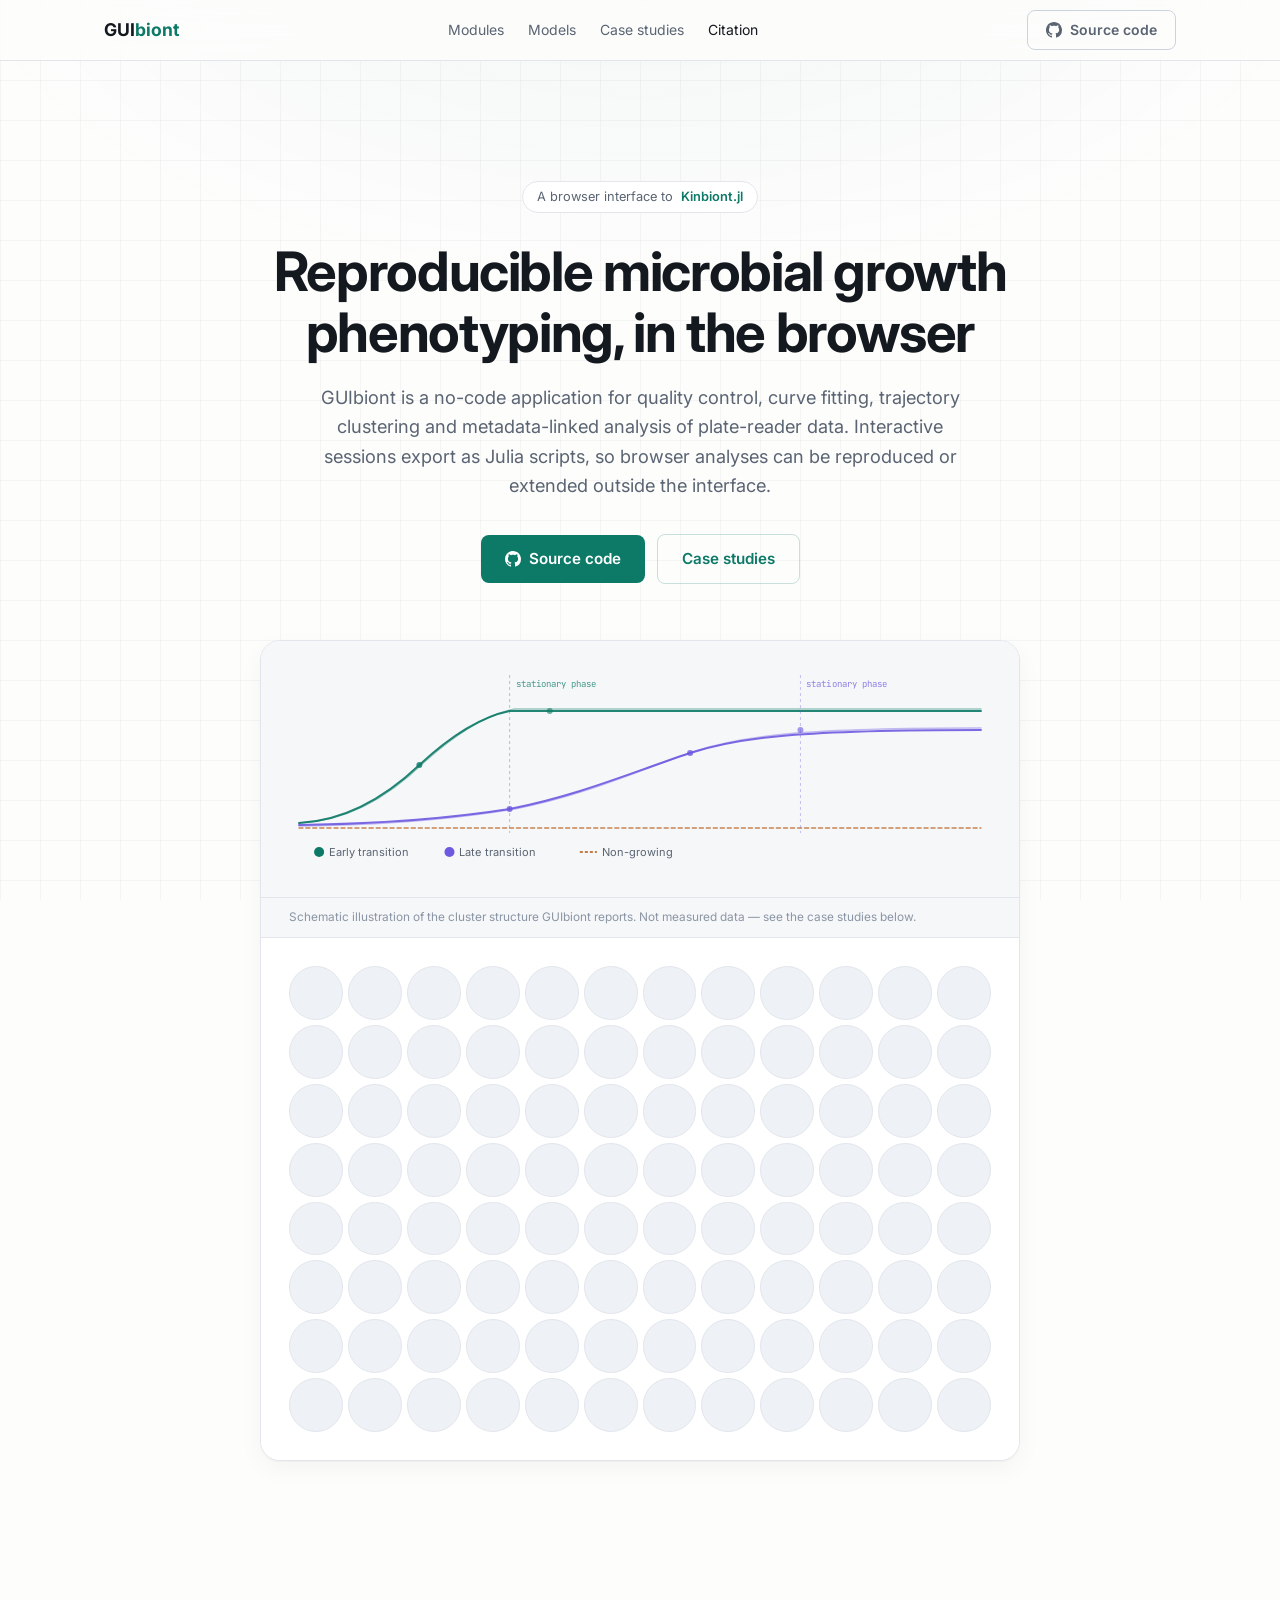
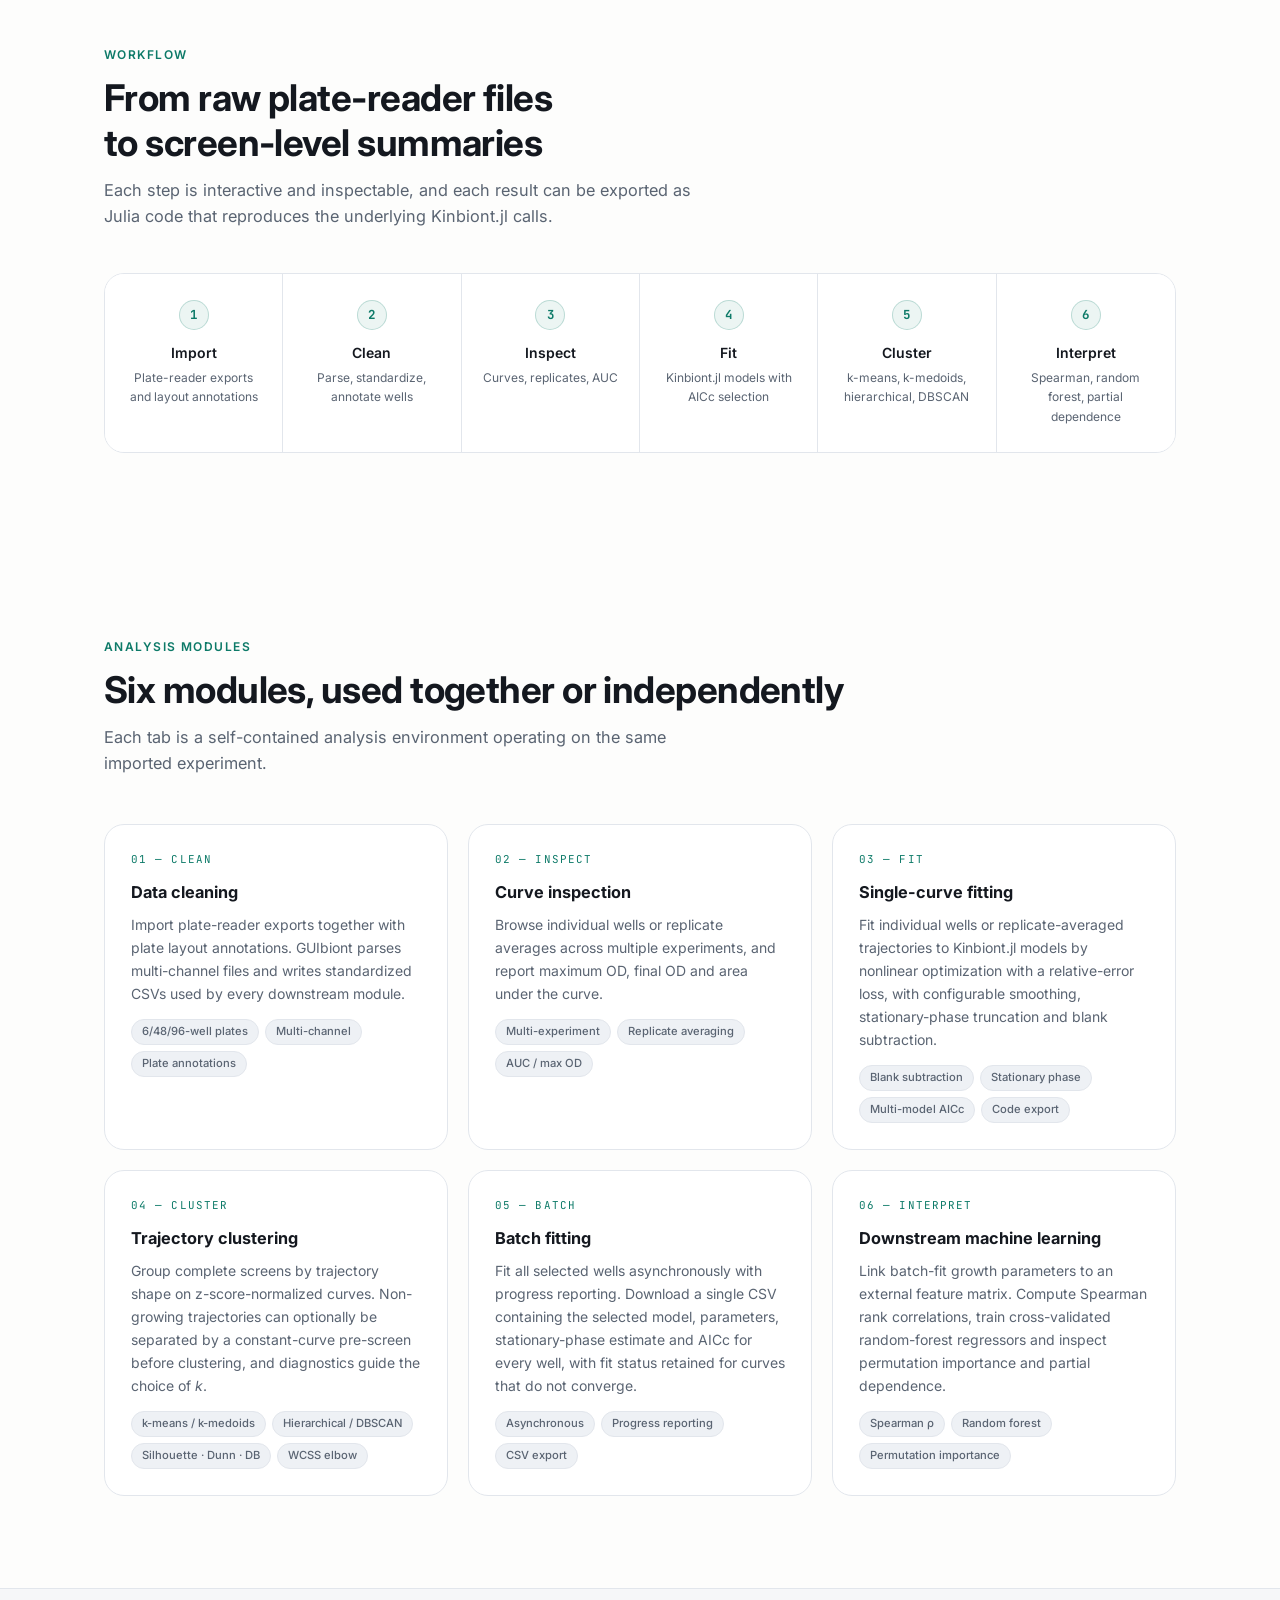
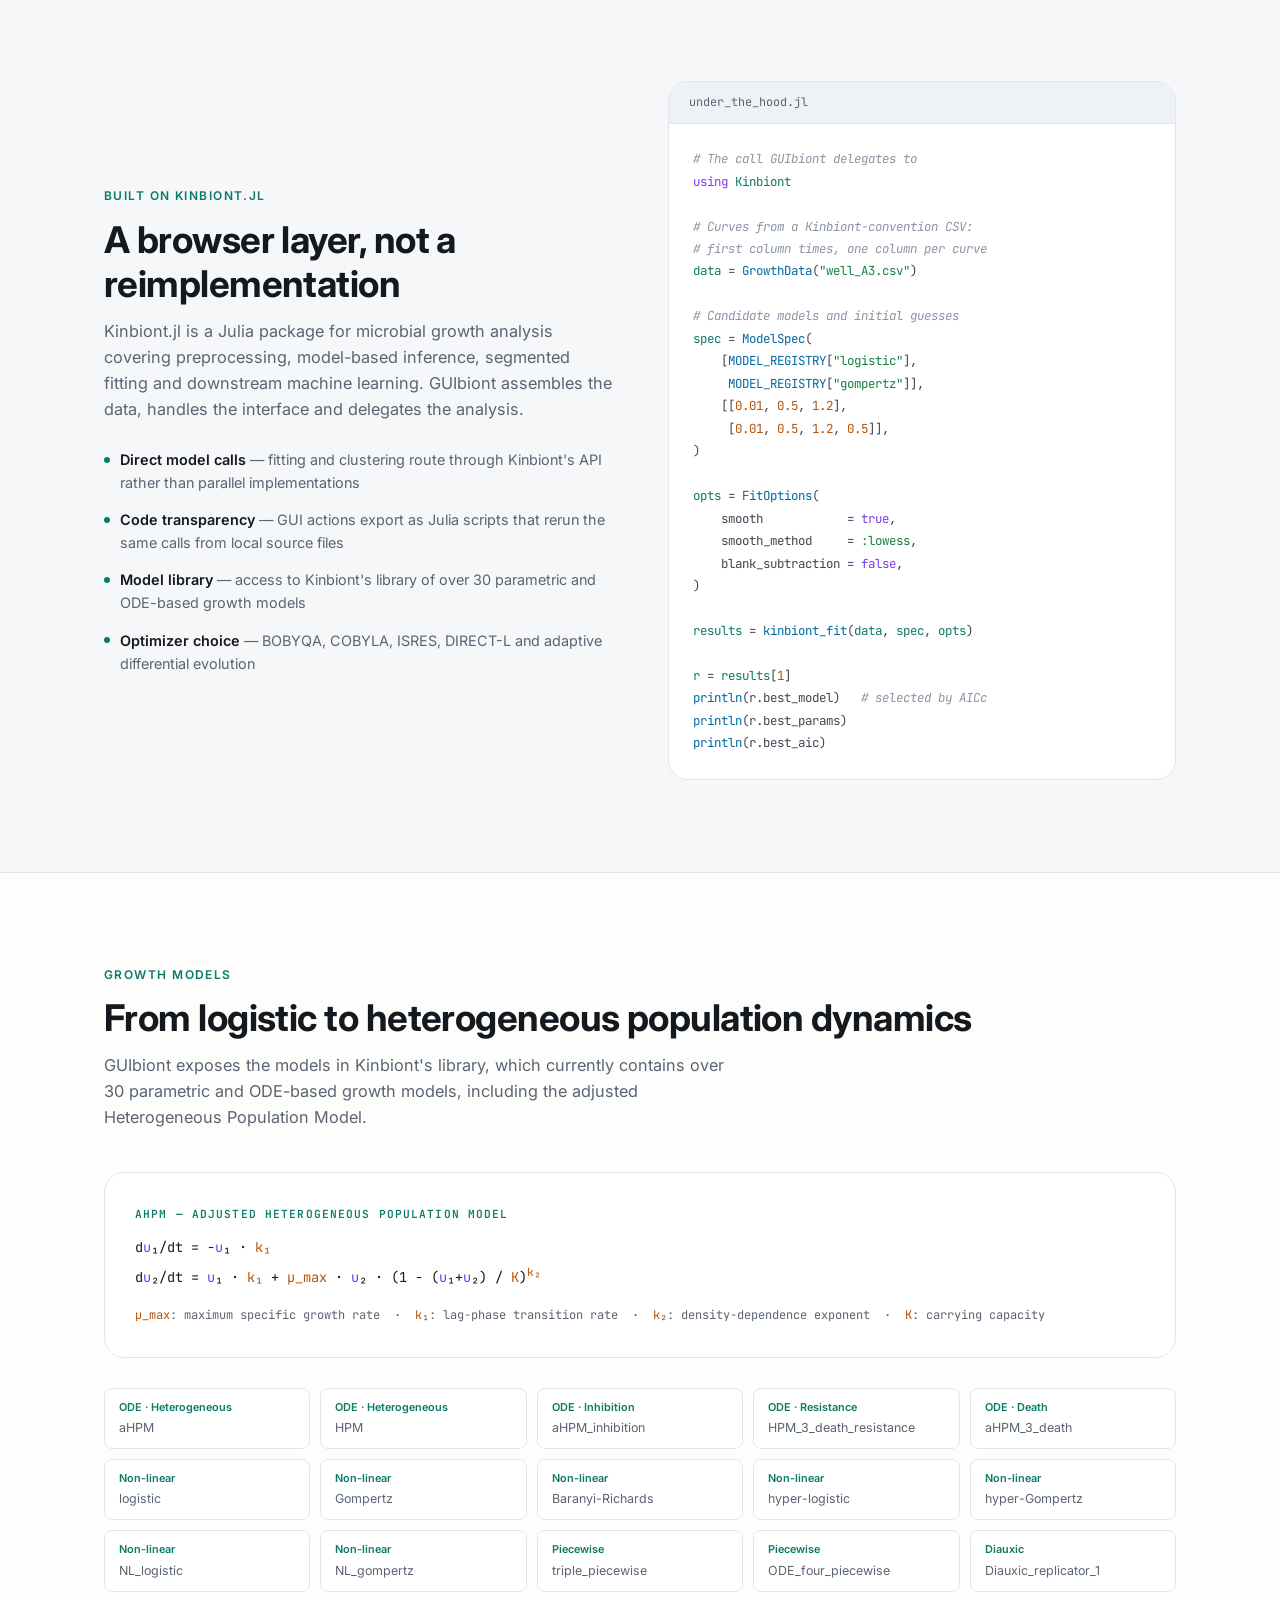
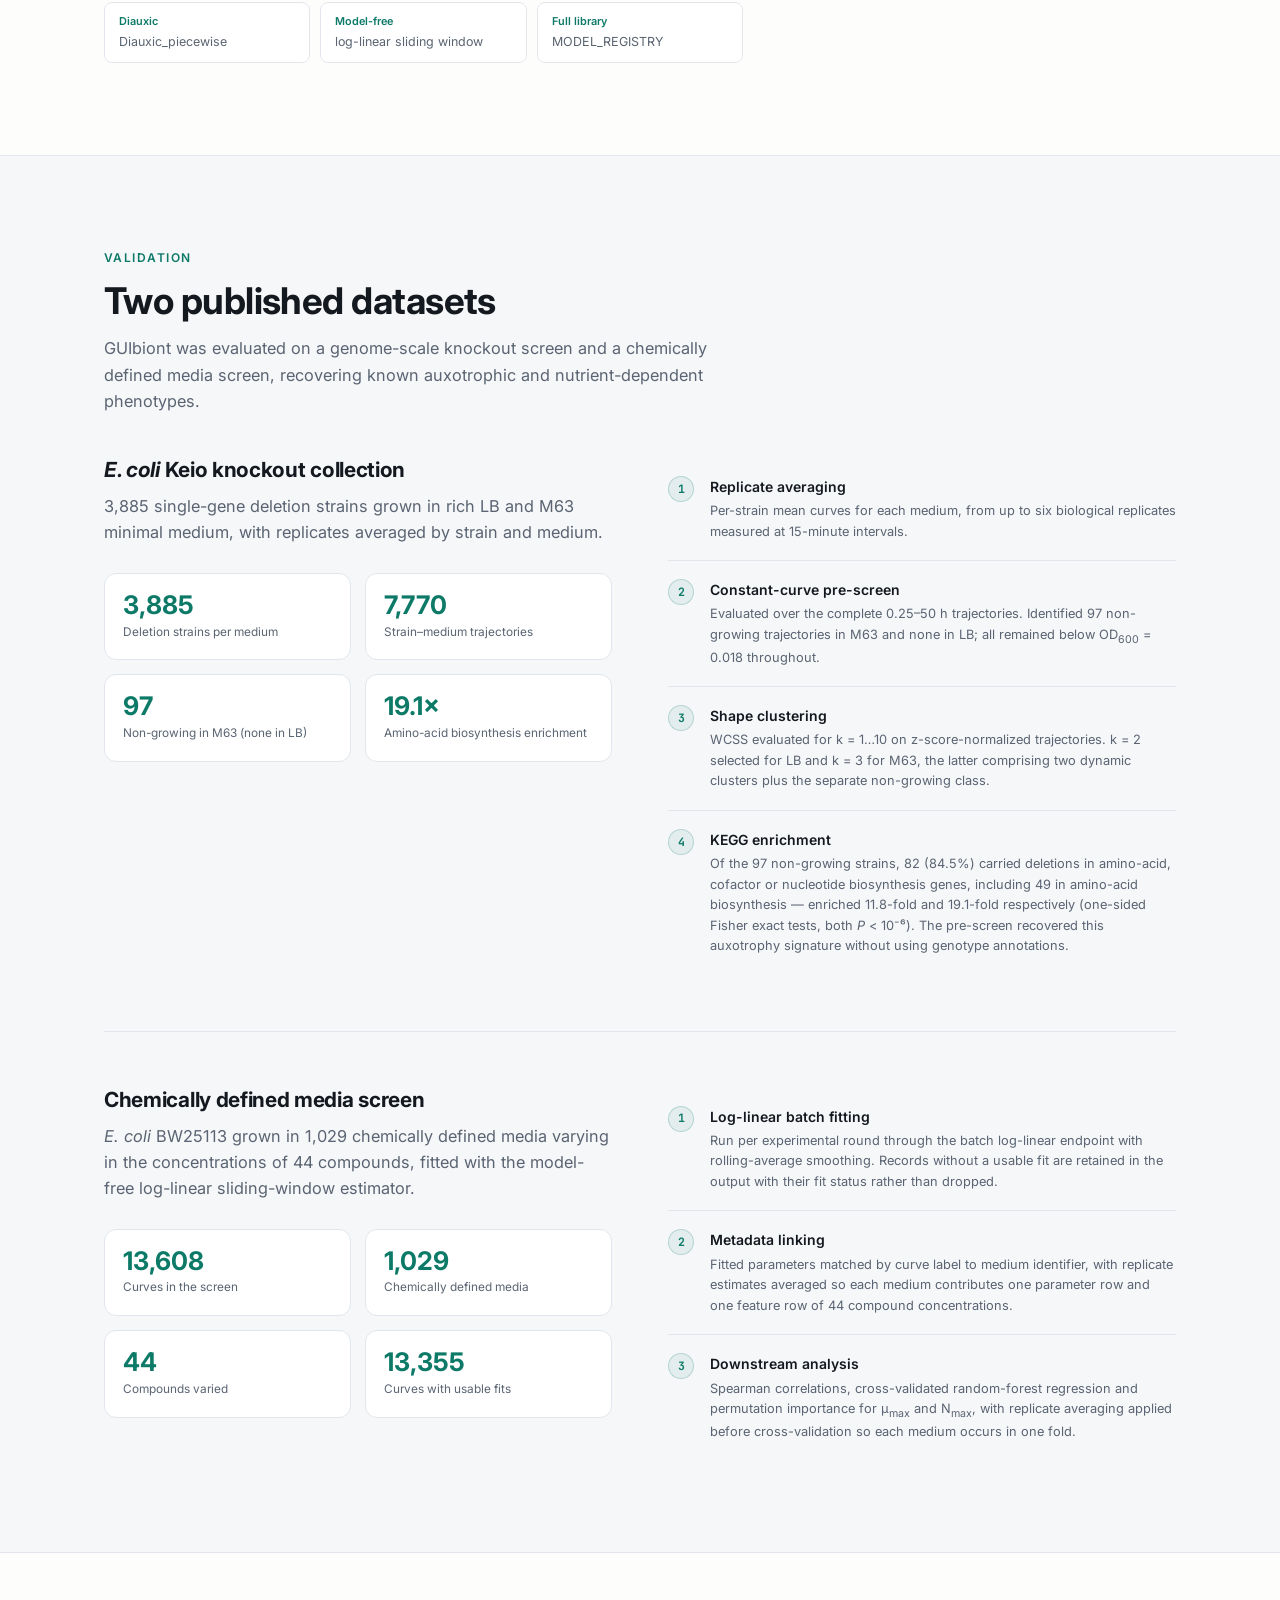
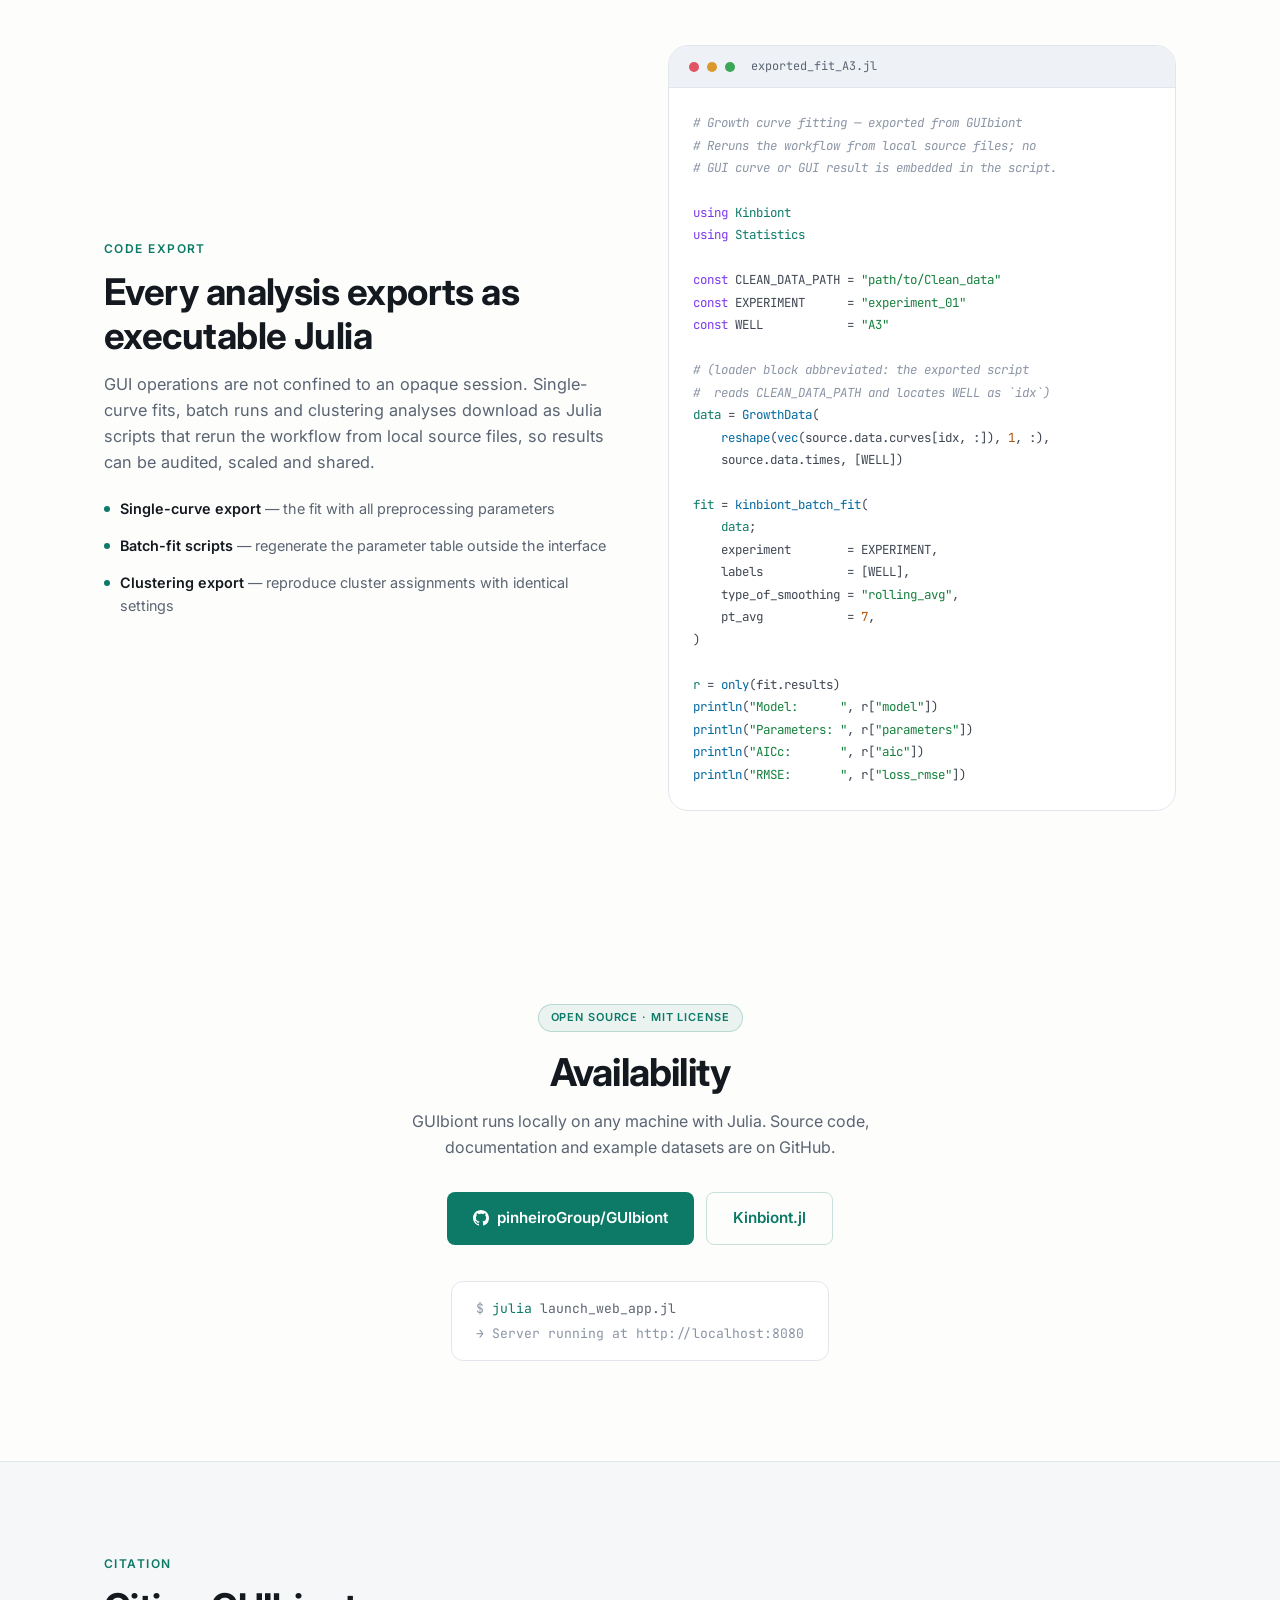
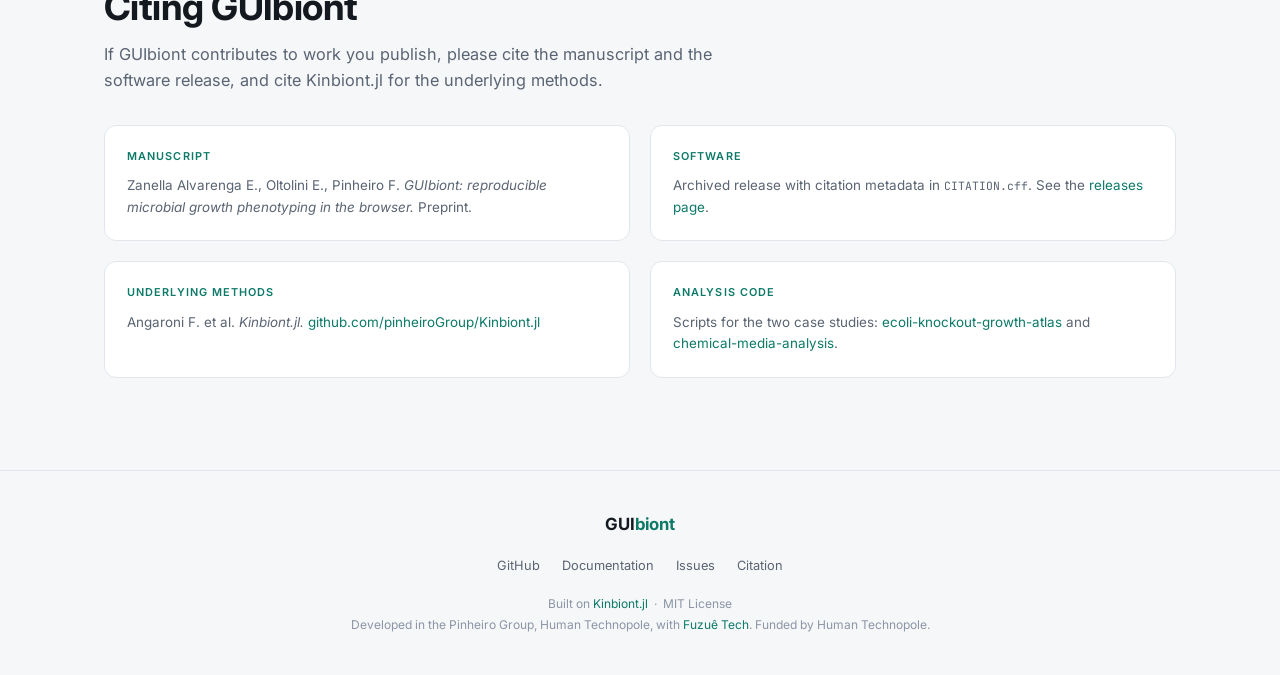
==== commit 04262c99: "docs: correct site claims against the manuscript, add light theme The landing page had drifted from " ====
--- a/docs/index.html
+++ b/docs/index.html
@@ -3,31 +3,86 @@
 <head>
   <meta charset="UTF-8" />
   <meta name="viewport" content="width=device-width, initial-scale=1.0" />
-  <title>GUIbiont: Reproducible Microbial Growth Phenotyping</title>
-  <meta name="description" content="GUIbiont makes Kinbiont.jl workflows available through a browser interface for cleaning, fitting, clustering and interpreting plate-reader curves, with full Julia code export." />
+  <title>GUIbiont: reproducible microbial growth phenotyping</title>
+  <meta name="description" content="GUIbiont is a no-code browser interface to Kinbiont.jl for quality control, curve fitting, trajectory clustering and metadata-linked analysis of plate-reader growth data. Interactive sessions export as executable Julia scripts." />
   <link rel="preconnect" href="https://fonts.googleapis.com" />
   <link rel="preconnect" href="https://fonts.gstatic.com" crossorigin />
-  <link href="https://fonts.googleapis.com/css2?family=Inter:wght@300;400;500;600;700;800&family=JetBrains+Mono:wght@400;500&display=swap" rel="stylesheet" />
+  <link href="https://fonts.googleapis.com/css2?family=Inter:wght@300;400;500;600;700&family=JetBrains+Mono:wght@400;500&display=swap" rel="stylesheet" />
   <style>
-    /* ── Tokens ──────────────────────────────────────────────── */
+    /* ── Tokens: light default ───────────────────────────────── */
     :root {
-      --bg:        #07091a;
-      --bg-2:      #0d1220;
-      --bg-3:      #141c2e;
-      --card:      #111827;
-      --card-2:    #1a2235;
-      --border:    #1e2d4a;
-      --border-2:  #2a3b5c;
-      --accent:    #00d4b8;
-      --accent-dim:#00906e;
-      --amber:     #f59e0b;
-      --violet:    #818cf8;
-      --text:      #e8edf8;
-      --muted:     #6b7a99;
-      --muted-2:   #4a5878;
+      --bg:        #fdfdfc;
+      --bg-2:      #f6f7f9;
+      --bg-3:      #eef1f5;
+      --card:      #ffffff;
+      --card-2:    #f6f7f9;
+      --border:    #e2e6ec;
+      --border-2:  #cbd3de;
+      --accent:    #0d7a68;
+      --accent-sf: rgba(13,122,104,.08);
+      --accent-ln: rgba(13,122,104,.22);
+      --on-accent: #ffffff;
+      --amber:     #b45309;
+      --violet:    #6d5ae0;
+      --text:      #14181f;
+      --muted:     #5a6472;
+      --muted-2:   #8b95a5;
+      --grid-line: rgba(20,24,31,.035);
+      --glow:      rgba(13,122,104,.05);
       --radius:    12px;
       --radius-lg: 20px;
-      --shadow:    0 4px 32px rgba(0,212,184,0.06);
+      --shadow:    0 1px 2px rgba(20,24,31,.04), 0 8px 24px rgba(20,24,31,.04);
+
+      /* code syntax — light */
+      --c-base: #3f4652;
+      --c-kw:   #7c3aed;
+      --c-fn:   #0369a1;
+      --c-str:  #15803d;
+      --c-num:  #b45309;
+      --c-cmt:  #8b95a5;
+
+      /* curve illustration */
+      --curve-1: #0d7a68;
+      --curve-2: #6d5ae0;
+      --curve-3: #b45309;
+      --curve-4: #be3455;
+    }
+
+    /* ── Tokens: dark ────────────────────────────────────────── */
+    @media (prefers-color-scheme: dark) {
+      :root {
+        --bg:        #07091a;
+        --bg-2:      #0d1220;
+        --bg-3:      #141c2e;
+        --card:      #111827;
+        --card-2:    #1a2235;
+        --border:    #1e2d4a;
+        --border-2:  #2a3b5c;
+        --accent:    #00d4b8;
+        --accent-sf: rgba(0,212,184,.08);
+        --accent-ln: rgba(0,212,184,.22);
+        --on-accent: #07091a;
+        --amber:     #f59e0b;
+        --violet:    #818cf8;
+        --text:      #e8edf8;
+        --muted:     #8b98b5;
+        --muted-2:   #5a6a8c;
+        --grid-line: rgba(255,255,255,.015);
+        --glow:      rgba(0,212,184,.08);
+        --shadow:    0 4px 32px rgba(0,0,0,.4);
+
+        --c-base: #a8b4cc;
+        --c-kw:   #c084fc;
+        --c-fn:   #38bdf8;
+        --c-str:  #86efac;
+        --c-num:  #f59e0b;
+        --c-cmt:  #5a6a8c;
+
+        --curve-1: #00d4b8;
+        --curve-2: #818cf8;
+        --curve-3: #f59e0b;
+        --curve-4: #fb7185;
+      }
     }
 
     /* ── Reset ───────────────────────────────────────────────── */
@@ -39,6 +94,7 @@
       color: var(--text);
       line-height: 1.6;
       overflow-x: hidden;
+      -webkit-font-smoothing: antialiased;
     }
     a { color: inherit; text-decoration: none; }
     img { display: block; max-width: 100%; }
@@ -49,7 +105,7 @@
       display: inline-flex; align-items: center; gap: 6px;
       font-size: 11px; font-weight: 600; letter-spacing: .08em;
       text-transform: uppercase; color: var(--accent);
-      background: rgba(0,212,184,.08); border: 1px solid rgba(0,212,184,.2);
+      background: var(--accent-sf); border: 1px solid var(--accent-ln);
       border-radius: 999px; padding: 4px 12px;
     }
     .section-label {
@@ -57,25 +113,23 @@
       text-transform: uppercase; color: var(--accent); margin-bottom: 12px;
     }
     .section-heading {
-      font-size: clamp(1.75rem, 3vw, 2.5rem);
+      font-size: clamp(1.7rem, 3vw, 2.3rem);
       font-weight: 700; line-height: 1.2; color: var(--text);
+      letter-spacing: -.015em;
     }
     .section-sub {
-      font-size: 1.05rem; color: var(--muted); max-width: 600px; margin-top: 12px;
-    }
-    .mono {
-      font-family: 'JetBrains Mono', monospace;
-      font-size: .85em; color: var(--accent);
-    }
-
-    /* ── Noise / grid overlay ────────────────────────────────── */
+      font-size: 1.02rem; color: var(--muted); max-width: 620px; margin-top: 12px;
+    }
+    .mono { font-family: 'JetBrains Mono', monospace; font-size: .85em; }
+
+    /* ── Background texture ──────────────────────────────────── */
     body::before {
       content: '';
       position: fixed; inset: 0; z-index: 0; pointer-events: none;
       background-image:
-        radial-gradient(ellipse 80% 60% at 50% -10%, rgba(0,212,184,.08) 0%, transparent 70%),
-        linear-gradient(rgba(255,255,255,.015) 1px, transparent 1px),
-        linear-gradient(90deg, rgba(255,255,255,.015) 1px, transparent 1px);
+        radial-gradient(ellipse 80% 60% at 50% -10%, var(--glow) 0%, transparent 70%),
+        linear-gradient(var(--grid-line) 1px, transparent 1px),
+        linear-gradient(90deg, var(--grid-line) 1px, transparent 1px);
       background-size: 100% 100%, 40px 40px, 40px 40px;
     }
     body > * { position: relative; z-index: 1; }
@@ -84,49 +138,43 @@
     nav {
       position: sticky; top: 0; z-index: 100;
       border-bottom: 1px solid var(--border);
-      background: rgba(7,9,26,.82);
+      background: color-mix(in srgb, var(--bg) 85%, transparent);
       backdrop-filter: blur(20px);
     }
     .nav-inner {
       display: flex; align-items: center; justify-content: space-between;
       height: 60px; gap: 24px;
     }
-    .nav-logo {
-      font-size: 1.1rem; font-weight: 700; color: var(--text);
-    }
+    .nav-logo { font-size: 1.1rem; font-weight: 700; color: var(--text); }
     .nav-logo span { color: var(--accent); }
     .nav-links {
       display: flex; align-items: center; gap: 24px;
       font-size: .875rem; color: var(--muted);
     }
     .nav-links a:hover { color: var(--text); }
-    .nav-cta {
-      display: flex; align-items: center; gap: 10px;
-    }
+    .nav-cta { display: flex; align-items: center; gap: 10px; }
+
     .btn {
       display: inline-flex; align-items: center; gap: 8px;
       padding: 8px 18px; border-radius: 8px; font-size: .875rem;
-      font-weight: 600; cursor: pointer; transition: all .15s;
-      border: none;
+      font-weight: 600; cursor: pointer; transition: all .15s; border: none;
     }
     .btn-ghost {
       background: transparent; color: var(--muted);
       border: 1px solid var(--border-2);
     }
-    .btn-ghost:hover { color: var(--text); border-color: var(--border-2); background: var(--card); }
-    .btn-primary {
-      background: var(--accent); color: #07091a;
-    }
-    .btn-primary:hover { background: #00ffe6; }
+    .btn-ghost:hover { color: var(--text); background: var(--card-2); }
+    .btn-primary { background: var(--accent); color: var(--on-accent); }
+    .btn-primary:hover { filter: brightness(1.12); }
     .btn-outline {
       background: transparent; color: var(--accent);
-      border: 1px solid rgba(0,212,184,.4);
-    }
-    .btn-outline:hover { background: rgba(0,212,184,.08); }
+      border: 1px solid var(--accent-ln);
+    }
+    .btn-outline:hover { background: var(--accent-sf); }
 
     /* ── HERO ────────────────────────────────────────────────── */
     .hero {
-      padding: clamp(80px, 12vw, 140px) 0 clamp(60px, 8vw, 100px);
+      padding: clamp(72px, 11vw, 120px) 0 clamp(56px, 8vw, 92px);
       text-align: center;
     }
     .hero-badge {
@@ -136,19 +184,16 @@
       padding: 5px 14px; margin-bottom: 28px;
       background: var(--card);
     }
-    .hero-badge strong { color: var(--accent); }
+    .hero-badge strong { color: var(--accent); font-weight: 600; }
     .hero h1 {
-      font-size: clamp(2.4rem, 6vw, 4.5rem);
-      font-weight: 800; line-height: 1.1;
-      letter-spacing: -.02em;
-      background: linear-gradient(135deg, #e8edf8 30%, #00d4b8 100%);
-      -webkit-background-clip: text; -webkit-text-fill-color: transparent;
-      background-clip: text;
-      max-width: 900px; margin: 0 auto 20px;
+      font-size: clamp(2.1rem, 5vw, 3.4rem);
+      font-weight: 700; line-height: 1.12;
+      letter-spacing: -.025em; color: var(--text);
+      max-width: 860px; margin: 0 auto 20px;
     }
     .hero p {
-      font-size: clamp(1rem, 2vw, 1.2rem);
-      color: var(--muted); max-width: 640px; margin: 0 auto 36px;
+      font-size: clamp(1rem, 2vw, 1.14rem);
+      color: var(--muted); max-width: 660px; margin: 0 auto 34px;
     }
     .hero-actions {
       display: flex; align-items: center; justify-content: center;
@@ -156,13 +201,12 @@
     }
     .hero-actions .btn { padding: 12px 24px; font-size: .95rem; }
 
-    /* plate-reader microplate illustration */
     .hero-art {
-      margin: 60px auto 0; max-width: 760px;
+      margin: 56px auto 0; max-width: 760px;
       border: 1px solid var(--border);
       border-radius: var(--radius-lg);
-      overflow: hidden;
-      box-shadow: 0 0 80px rgba(0,212,184,.08), var(--shadow);
+      overflow: hidden; background: var(--card);
+      box-shadow: var(--shadow);
     }
     .plate-grid {
       display: grid; grid-template-columns: repeat(12,1fr);
@@ -176,55 +220,57 @@
     .plate-well::after {
       content: ''; position: absolute; inset: 0; border-radius: 50%;
       opacity: 0;
-      background: radial-gradient(circle, var(--accent) 0%, transparent 70%);
       animation: pulse-well var(--d, 3s) ease-in-out infinite var(--delay, 0s);
     }
     @keyframes pulse-well {
       0%,100% { opacity: 0; transform: scale(.6); }
-      50%      { opacity: var(--op,.5); transform: scale(1); }
-    }
-
-    /* curve mini-chart in hero */
+      50%     { opacity: var(--op,.5); transform: scale(1); }
+    }
+    @media (prefers-reduced-motion: reduce) {
+      .plate-well::after { animation: none; opacity: var(--op,.5); transform: scale(1); }
+      html { scroll-behavior: auto; }
+    }
+
     .hero-chart {
-      background: var(--bg-2); padding: 24px 28px; border-top: 1px solid var(--border);
+      background: var(--bg-2); padding: 24px 28px; border-bottom: 1px solid var(--border);
     }
     .curve-svg { width: 100%; height: 200px; }
-
-    /* ── PIPELINE ─────────────────────────────────────────────── */
-    .pipeline { padding: clamp(60px, 8vw, 100px) 0; }
+    .hero-caption {
+      font-size: .74rem; color: var(--muted-2); padding: 10px 28px;
+      border-bottom: 1px solid var(--border); background: var(--bg-2);
+      text-align: left;
+    }
+
+    /* ── PIPELINE ────────────────────────────────────────────── */
+    .pipeline { padding: clamp(56px, 8vw, 92px) 0; }
     .pipeline-steps {
       display: grid;
       grid-template-columns: repeat(auto-fit, minmax(140px, 1fr));
-      gap: 0; margin-top: 48px;
+      gap: 0; margin-top: 44px;
       border: 1px solid var(--border); border-radius: var(--radius-lg);
-      overflow: hidden;
+      overflow: hidden; background: var(--card);
     }
     .pipeline-step {
-      padding: 28px 20px; text-align: center;
+      padding: 26px 20px; text-align: center;
       border-right: 1px solid var(--border);
       position: relative; background: var(--card);
       transition: background .2s;
     }
     .pipeline-step:last-child { border-right: none; }
     .pipeline-step:hover { background: var(--card-2); }
-    .pipeline-step::after {
-      content: '→';
-      position: absolute; right: -10px; top: 50%; transform: translateY(-50%);
-      color: var(--muted-2); font-size: 1.1rem; z-index: 1;
-    }
-    .pipeline-step:last-child::after { display: none; }
-    .step-icon {
-      width: 44px; height: 44px; margin: 0 auto 12px;
-      border-radius: 10px; display: flex; align-items: center; justify-content: center;
-      font-size: 1.3rem;
-      background: rgba(0,212,184,.1); border: 1px solid rgba(0,212,184,.2);
+    .step-num {
+      width: 30px; height: 30px; margin: 0 auto 12px;
+      border-radius: 50%; display: flex; align-items: center; justify-content: center;
+      font-size: .78rem; font-weight: 700; color: var(--accent);
+      background: var(--accent-sf); border: 1px solid var(--accent-ln);
+      font-family: 'JetBrains Mono', monospace;
     }
     .step-name { font-size: .875rem; font-weight: 600; color: var(--text); }
     .step-desc { font-size: .75rem; color: var(--muted); margin-top: 4px; }
 
-    /* ── FEATURES ─────────────────────────────────────────────── */
-    .features { padding: clamp(60px, 8vw, 100px) 0; }
-    .features-header { margin-bottom: 52px; }
+    /* ── FEATURES ────────────────────────────────────────────── */
+    .features { padding: clamp(56px, 8vw, 92px) 0; }
+    .features-header { margin-bottom: 48px; }
     .features-grid {
       display: grid;
       grid-template-columns: repeat(auto-fit, minmax(320px, 1fr));
@@ -234,93 +280,69 @@
       background: var(--card);
       border: 1px solid var(--border);
       border-radius: var(--radius-lg);
-      padding: 28px; transition: border-color .2s, transform .2s;
-      position: relative; overflow: hidden;
-    }
-    .feature-card::before {
-      content: ''; position: absolute;
-      top: 0; left: 0; right: 0; height: 2px;
-      background: linear-gradient(90deg, transparent, var(--accent-color, var(--accent)), transparent);
-      opacity: 0; transition: opacity .2s;
-    }
-    .feature-card:hover { border-color: var(--border-2); transform: translateY(-2px); }
-    .feature-card:hover::before { opacity: 1; }
-    .feature-icon {
-      width: 48px; height: 48px; border-radius: 12px;
-      display: flex; align-items: center; justify-content: center;
-      font-size: 1.4rem; margin-bottom: 16px;
-      background: rgba(0,212,184,.08); border: 1px solid rgba(0,212,184,.15);
-    }
-    .feature-title { font-size: 1rem; font-weight: 700; color: var(--text); margin-bottom: 8px; }
+      padding: 26px; transition: border-color .2s, box-shadow .2s;
+    }
+    .feature-card:hover { border-color: var(--border-2); box-shadow: var(--shadow); }
+    .feature-kicker {
+      font-family: 'JetBrains Mono', monospace;
+      font-size: .68rem; letter-spacing: .1em; text-transform: uppercase;
+      color: var(--accent); margin-bottom: 10px;
+    }
+    .feature-title { font-size: 1.02rem; font-weight: 700; color: var(--text); margin-bottom: 8px; }
     .feature-desc { font-size: .875rem; color: var(--muted); line-height: 1.65; }
-    .feature-pills {
-      display: flex; flex-wrap: wrap; gap: 6px; margin-top: 14px;
-    }
+    .feature-pills { display: flex; flex-wrap: wrap; gap: 6px; margin-top: 14px; }
     .pill {
       font-size: .7rem; font-weight: 500; color: var(--muted);
       background: var(--bg-3); border: 1px solid var(--border);
       border-radius: 999px; padding: 3px 10px;
     }
 
-    /* Feature cards with color variants */
-    .feature-card[data-color="teal"]   .feature-icon { background: rgba(0,212,184,.1);  border-color: rgba(0,212,184,.2); }
-    .feature-card[data-color="amber"]  .feature-icon { background: rgba(245,158,11,.1); border-color: rgba(245,158,11,.2); }
-    .feature-card[data-color="violet"] .feature-icon { background: rgba(129,140,248,.1);border-color: rgba(129,140,248,.2);}
-    .feature-card[data-color="rose"]   .feature-icon { background: rgba(251,113,133,.1);border-color: rgba(251,113,133,.2);}
-    .feature-card[data-color="sky"]    .feature-icon { background: rgba(56,189,248,.1); border-color: rgba(56,189,248,.2);}
-    .feature-card[data-color="lime"]   .feature-icon { background: rgba(163,230,53,.1); border-color: rgba(163,230,53,.2);}
-
-    .feature-card[data-color="teal"]   { --accent-color: #00d4b8; }
-    .feature-card[data-color="amber"]  { --accent-color: #f59e0b; }
-    .feature-card[data-color="violet"] { --accent-color: #818cf8; }
-    .feature-card[data-color="rose"]   { --accent-color: #fb7185; }
-    .feature-card[data-color="sky"]    { --accent-color: #38bdf8; }
-    .feature-card[data-color="lime"]   { --accent-color: #a3e635; }
-
-    /* ── KINBIONT ─────────────────────────────────────────────── */
+    /* ── KINBIONT ────────────────────────────────────────────── */
     .kinbiont {
-      padding: clamp(60px, 8vw, 100px) 0;
+      padding: clamp(56px, 8vw, 92px) 0;
       background: var(--bg-2);
       border-top: 1px solid var(--border);
       border-bottom: 1px solid var(--border);
     }
     .kinbiont-inner {
-      display: grid; grid-template-columns: 1fr 1fr; gap: 64px; align-items: center;
-    }
-    .kinbiont-code {
-      background: var(--bg); border: 1px solid var(--border);
-      border-radius: var(--radius-lg); padding: 28px;
-      overflow-x: auto;
-    }
-    .kinbiont-code pre {
-      font-family: 'JetBrains Mono', monospace; font-size: .8rem;
-      line-height: 1.8; white-space: pre; color: #a8b4cc;
-    }
-    .kinbiont-code .kw  { color: #c084fc; }
-    .kinbiont-code .fn  { color: #38bdf8; }
-    .kinbiont-code .str { color: #86efac; }
-    .kinbiont-code .num { color: #f59e0b; }
-    .kinbiont-code .cmt { color: var(--muted-2); font-style: italic; }
-    .kinbiont-code .acc { color: var(--accent); }
-    .kinbiont-points { list-style: none; display: flex; flex-direction: column; gap: 16px; margin-top: 28px; }
-    .kinbiont-points li {
-      display: flex; gap: 12px; font-size: .9rem; color: var(--muted);
-    }
-    .kinbiont-points li::before {
-      content: ''; width: 20px; height: 20px; min-width: 20px;
-      border-radius: 50%; background: rgba(0,212,184,.15);
-      border: 1px solid rgba(0,212,184,.3);
-      display: flex; align-items: center; justify-content: center;
-    }
-    .kinbiont-points li span { color: var(--text); font-weight: 600; }
+      display: grid; grid-template-columns: 1fr 1fr; gap: 56px; align-items: center;
+    }
+    .code-block {
+      background: var(--card); border: 1px solid var(--border);
+      border-radius: var(--radius-lg); overflow: hidden;
+    }
+    .code-block pre {
+      font-family: 'JetBrains Mono', monospace; font-size: .78rem;
+      line-height: 1.8; padding: 24px; overflow-x: auto;
+      color: var(--c-base); white-space: pre;
+    }
+    .code-block .kw  { color: var(--c-kw); }
+    .code-block .fn  { color: var(--c-fn); }
+    .code-block .str { color: var(--c-str); }
+    .code-block .num { color: var(--c-num); }
+    .code-block .cmt { color: var(--c-cmt); font-style: italic; }
+    .code-block .acc { color: var(--accent); }
+    .code-header {
+      background: var(--bg-3); border-bottom: 1px solid var(--border);
+      padding: 11px 20px; display: flex; align-items: center; gap: 8px;
+    }
+    .filename { font-family: 'JetBrains Mono', monospace; font-size: .74rem; color: var(--muted); }
+
+    .point-list { list-style: none; display: flex; flex-direction: column; gap: 14px; margin-top: 26px; }
+    .point-list li { font-size: .9rem; color: var(--muted); padding-left: 16px; position: relative; }
+    .point-list li::before {
+      content: ''; position: absolute; left: 0; top: .62em;
+      width: 6px; height: 6px; border-radius: 50%; background: var(--accent);
+    }
+    .point-list li span { color: var(--text); font-weight: 600; }
 
     /* ── MODELS ──────────────────────────────────────────────── */
-    .models { padding: clamp(60px, 8vw, 100px) 0; }
-    .models-header { margin-bottom: 48px; }
+    .models { padding: clamp(56px, 8vw, 92px) 0; }
+    .models-header { margin-bottom: 42px; }
     .models-equation {
       background: var(--card); border: 1px solid var(--border);
-      border-radius: var(--radius-lg); padding: 32px;
-      margin: 32px 0; font-family: 'JetBrains Mono', monospace;
+      border-radius: var(--radius-lg); padding: 30px;
+      margin: 30px 0; font-family: 'JetBrains Mono', monospace;
       font-size: .85rem; line-height: 2;
     }
     .models-equation .eq-label {
@@ -328,7 +350,7 @@
       text-transform: uppercase; color: var(--accent); margin-bottom: 8px;
     }
     .models-equation .eq { color: var(--text); }
-    .models-equation .eq-var { color: #c084fc; }
+    .models-equation .eq-var { color: var(--c-kw); }
     .models-equation .eq-param { color: var(--amber); }
     .models-grid {
       display: grid; grid-template-columns: repeat(auto-fill, minmax(180px, 1fr)); gap: 10px;
@@ -339,88 +361,86 @@
       font-size: .78rem; color: var(--muted);
       transition: border-color .15s, color .15s;
     }
-    .model-chip:hover { border-color: rgba(0,212,184,.3); color: var(--text); }
-    .model-chip strong { color: var(--accent); display: block; font-size: .7rem; margin-bottom: 2px; }
-
-    /* ── CASE STUDY ──────────────────────────────────────────── */
+    .model-chip:hover { border-color: var(--accent-ln); color: var(--text); }
+    .model-chip strong { color: var(--accent); display: block; font-size: .68rem; margin-bottom: 2px; font-weight: 600; }
+
+    /* ── CASE STUDIES ────────────────────────────────────────── */
     .case-study {
-      padding: clamp(60px, 8vw, 100px) 0;
+      padding: clamp(56px, 8vw, 92px) 0;
       background: var(--bg-2);
       border-top: 1px solid var(--border);
       border-bottom: 1px solid var(--border);
     }
-    .case-inner {
-      display: grid; grid-template-columns: 1fr 1fr; gap: 64px; align-items: start;
+    .case-block { display: grid; grid-template-columns: 1fr 1fr; gap: 56px; align-items: start; }
+    .case-block + .case-block {
+      margin-top: 56px; padding-top: 56px; border-top: 1px solid var(--border);
     }
     .case-numbers {
-      display: grid; grid-template-columns: 1fr 1fr; gap: 16px; margin-top: 32px;
+      display: grid; grid-template-columns: 1fr 1fr; gap: 14px; margin-top: 28px;
     }
     .case-number {
       background: var(--card); border: 1px solid var(--border);
-      border-radius: var(--radius); padding: 20px;
-    }
-    .case-number .n { font-size: 1.8rem; font-weight: 800; color: var(--accent); line-height: 1; }
-    .case-number .l { font-size: .75rem; color: var(--muted); margin-top: 4px; }
-    .case-timeline {
-      display: flex; flex-direction: column; gap: 0;
-    }
-    .case-step {
-      display: flex; gap: 16px; padding: 20px 0;
-      border-bottom: 1px solid var(--border);
-    }
+      border-radius: var(--radius); padding: 18px;
+    }
+    .case-number .n { font-size: 1.6rem; font-weight: 700; color: var(--accent); line-height: 1; }
+    .case-number .l { font-size: .74rem; color: var(--muted); margin-top: 5px; }
+    .case-timeline { display: flex; flex-direction: column; }
+    .case-step { display: flex; gap: 16px; padding: 18px 0; border-bottom: 1px solid var(--border); }
     .case-step:last-child { border-bottom: none; }
     .case-step-num {
-      width: 28px; height: 28px; min-width: 28px;
-      border-radius: 50%; background: rgba(0,212,184,.1);
-      border: 1px solid rgba(0,212,184,.3);
-      color: var(--accent); font-size: .75rem; font-weight: 700;
+      width: 26px; height: 26px; min-width: 26px;
+      border-radius: 50%; background: var(--accent-sf);
+      border: 1px solid var(--accent-ln);
+      color: var(--accent); font-size: .72rem; font-weight: 700;
       display: flex; align-items: center; justify-content: center;
+      font-family: 'JetBrains Mono', monospace;
     }
     .case-step-body strong { font-size: .875rem; font-weight: 600; color: var(--text); display: block; }
     .case-step-body p { font-size: .8rem; color: var(--muted); margin-top: 3px; }
 
     /* ── CODE EXPORT ─────────────────────────────────────────── */
-    .code-export { padding: clamp(60px, 8vw, 100px) 0; }
-    .code-export-inner { display: grid; grid-template-columns: 1fr 1fr; gap: 64px; align-items: center; }
-    .export-code {
+    .code-export { padding: clamp(56px, 8vw, 92px) 0; }
+    .code-export-inner { display: grid; grid-template-columns: 1fr 1fr; gap: 56px; align-items: center; }
+    .dot { width: 10px; height: 10px; border-radius: 50%; }
+    .dot-red   { background: #e05561; }
+    .dot-amber { background: #d99a2b; }
+    .dot-green { background: #3aa657; }
+
+    /* ── AVAILABILITY ────────────────────────────────────────── */
+    .availability { padding: clamp(64px, 9vw, 100px) 0; text-align: center; }
+    .availability h2 {
+      font-size: clamp(1.7rem, 3.4vw, 2.4rem); font-weight: 700;
+      line-height: 1.18; letter-spacing: -.02em; color: var(--text);
+      max-width: 680px; margin: 18px auto 14px;
+    }
+    .availability p { font-size: 1rem; color: var(--muted); max-width: 520px; margin: 0 auto 32px; }
+    .cta-buttons { display: flex; gap: 12px; justify-content: center; flex-wrap: wrap; }
+    .cta-buttons .btn { padding: 13px 26px; font-size: .95rem; }
+    .install-box {
+      margin-top: 36px; display: inline-block; background: var(--card);
+      border: 1px solid var(--border); border-radius: var(--radius);
+      padding: 16px 24px; font-family: 'JetBrains Mono', monospace;
+      font-size: .82rem; color: var(--muted); text-align: left;
+    }
+
+    /* ── CITATION ────────────────────────────────────────────── */
+    .citation {
+      padding: clamp(56px, 8vw, 92px) 0;
+      background: var(--bg-2);
+      border-top: 1px solid var(--border);
+    }
+    .cite-grid { display: grid; grid-template-columns: 1fr 1fr; gap: 20px; margin-top: 32px; }
+    .cite-card {
       background: var(--card); border: 1px solid var(--border);
-      border-radius: var(--radius-lg); overflow: hidden;
-    }
-    .export-code-header {
-      background: var(--bg-3); border-bottom: 1px solid var(--border);
-      padding: 12px 20px; display: flex; align-items: center; gap: 8px;
-    }
-    .dot { width: 10px; height: 10px; border-radius: 50%; }
-    .dot-red   { background: #ef4444; }
-    .dot-amber { background: #f59e0b; }
-    .dot-green { background: #22c55e; }
-    .filename  { font-family: 'JetBrains Mono', monospace; font-size: .75rem; color: var(--muted); margin-left: 8px; }
-    .export-code pre {
-      font-family: 'JetBrains Mono', monospace; font-size: .78rem;
-      line-height: 1.85; padding: 24px; overflow-x: auto; color: #a8b4cc;
-    }
-    .export-code .kw  { color: #c084fc; }
-    .export-code .fn  { color: #38bdf8; }
-    .export-code .str { color: #86efac; }
-    .export-code .num { color: #f59e0b; }
-    .export-code .cmt { color: var(--muted-2); font-style: italic; }
-    .export-code .acc { color: var(--accent); }
-
-    /* ── CTA ──────────────────────────────────────────────────── */
-    .cta {
-      padding: clamp(80px, 10vw, 120px) 0;
-      text-align: center;
-    }
-    .cta h2 {
-      font-size: clamp(2rem, 4vw, 3rem); font-weight: 800;
-      line-height: 1.15; letter-spacing: -.02em;
-      background: linear-gradient(135deg, #e8edf8 30%, #00d4b8 100%);
-      -webkit-background-clip: text; -webkit-text-fill-color: transparent;
-      background-clip: text; max-width: 680px; margin: 0 auto 16px;
-    }
-    .cta p { font-size: 1rem; color: var(--muted); max-width: 480px; margin: 0 auto 36px; }
-    .cta-buttons { display: flex; gap: 12px; justify-content: center; flex-wrap: wrap; }
-    .cta-buttons .btn { padding: 14px 28px; font-size: 1rem; }
+      border-radius: var(--radius); padding: 22px;
+    }
+    .cite-card .cite-what {
+      font-size: .68rem; font-weight: 600; letter-spacing: .1em; text-transform: uppercase;
+      color: var(--accent); margin-bottom: 10px;
+    }
+    .cite-card p { font-size: .84rem; color: var(--muted); line-height: 1.6; }
+    .cite-card a { color: var(--accent); }
+    .cite-card a:hover { text-decoration: underline; }
 
     /* ── FOOTER ──────────────────────────────────────────────── */
     footer {
@@ -429,23 +449,24 @@
       padding: 40px 0;
     }
     .footer-inner {
-      display: flex; flex-direction: column; gap: 20px; align-items: center; text-align: center;
-    }
-    .footer-logo { font-size: 1.1rem; font-weight: 700; }
+      display: flex; flex-direction: column; gap: 18px; align-items: center; text-align: center;
+    }
+    .footer-logo { font-size: 1.05rem; font-weight: 700; }
     .footer-logo span { color: var(--accent); }
-.footer-links { display: flex; gap: 24px; }
+    .footer-links { display: flex; gap: 22px; flex-wrap: wrap; justify-content: center; }
     .footer-links a { font-size: .8rem; color: var(--muted); transition: color .15s; }
     .footer-links a:hover { color: var(--text); }
-    .footer-bottom { font-size: .75rem; color: var(--muted-2); }
+    .footer-bottom { font-size: .75rem; color: var(--muted-2); line-height: 1.7; }
+    .footer-bottom a { color: var(--accent); }
 
     /* ── Responsive ──────────────────────────────────────────── */
     @media (max-width: 768px) {
       .nav-links { display: none; }
       .kinbiont-inner,
-      .case-inner,
-      .code-export-inner { grid-template-columns: 1fr; gap: 40px; }
-.pipeline-steps { grid-template-columns: repeat(2, 1fr); }
-      .pipeline-step::after { display: none; }
+      .case-block,
+      .cite-grid,
+      .code-export-inner { grid-template-columns: 1fr; gap: 36px; }
+      .pipeline-steps { grid-template-columns: repeat(2, 1fr); }
     }
   </style>
 </head>
@@ -455,19 +476,18 @@
 <nav>
   <div class="container">
     <div class="nav-inner">
-      <a href="/" class="nav-logo">GUI<span>biont</span></a>
+      <a href="./" class="nav-logo">GUI<span>biont</span></a>
       <div class="nav-links">
-        <a href="#features">Features</a>
+        <a href="#features">Modules</a>
         <a href="#models">Models</a>
-        <a href="#case-study">Case Study</a>
-        <a href="docs/">Documentation</a>
+        <a href="#case-studies">Case studies</a>
+        <a href="#citation">Citation</a>
       </div>
       <div class="nav-cta">
         <a href="https://github.com/pinheiroGroup/GUIbiont" class="btn btn-ghost" target="_blank" rel="noopener">
-          <svg width="16" height="16" viewBox="0 0 24 24" fill="currentColor"><path d="M12 0C5.37 0 0 5.37 0 12c0 5.31 3.435 9.795 8.205 11.385.6.105.825-.255.825-.57 0-.285-.015-1.23-.015-2.235-3.015.555-3.795-.735-4.035-1.41-.135-.345-.72-1.41-1.23-1.695-.42-.225-1.02-.78-.015-.795.945-.015 1.62.87 1.845 1.23 1.08 1.815 2.805 1.305 3.495.99.105-.78.42-1.305.765-1.605-2.67-.3-5.46-1.335-5.46-5.925 0-1.305.465-2.385 1.23-3.225-.12-.3-.54-1.53.12-3.18 0 0 1.005-.315 3.3 1.23.96-.27 1.98-.405 3-.405s2.04.135 3 .405c2.295-1.56 3.3-1.23 3.3-1.23.66 1.65.24 2.88.12 3.18.765.84 1.23 1.905 1.23 3.225 0 4.605-2.805 5.625-5.475 5.925.435.375.81 1.095.81 2.22 0 1.605-.015 2.895-.015 3.3 0 .315.225.69.825.57A12.02 12.02 0 0 0 24 12c0-6.63-5.37-12-12-12z"/></svg>
-          GitHub
+          <svg width="16" height="16" viewBox="0 0 24 24" fill="currentColor" aria-hidden="true"><path d="M12 0C5.37 0 0 5.37 0 12c0 5.31 3.435 9.795 8.205 11.385.6.105.825-.255.825-.57 0-.285-.015-1.23-.015-2.235-3.015.555-3.795-.735-4.035-1.41-.135-.345-.72-1.41-1.23-1.695-.42-.225-1.02-.78-.015-.795.945-.015 1.62.87 1.845 1.23 1.08 1.815 2.805 1.305 3.495.99.105-.78.42-1.305.765-1.605-2.67-.3-5.46-1.335-5.46-5.925 0-1.305.465-2.385 1.23-3.225-.12-.3-.54-1.53.12-3.18 0 0 1.005-.315 3.3 1.23.96-.27 1.98-.405 3-.405s2.04.135 3 .405c2.295-1.56 3.3-1.23 3.3-1.23.66 1.65.24 2.88.12 3.18.765.84 1.23 1.905 1.23 3.225 0 4.605-2.805 5.625-5.475 5.925.435.375.81 1.095.81 2.22 0 1.605-.015 2.895-.015 3.3 0 .315.225.69.825.57A12.02 12.02 0 0 0 24 12c0-6.63-5.37-12-12-12z"/></svg>
+          Source code
         </a>
-        <a href="#cta" class="btn btn-primary">Get Started</a>
       </div>
     </div>
   </div>
@@ -477,52 +497,48 @@
 <section class="hero">
   <div class="container">
     <div class="hero-badge">
-      <strong>New</strong> &nbsp;·&nbsp; Powered by Kinbiont.jl &nbsp;·&nbsp; Julia backend
-    </div>
-    <h1>Reproducible microbial growth phenotyping, in your browser</h1>
-    <p>GUIbiont brings Kinbiont.jl's full analytical power to experimentalists through a clean browser interface. Clean, inspect, fit, cluster, and interpret plate-reader data, then export executable Julia scripts for every result.</p>
+      A browser interface to <strong>Kinbiont.jl</strong>
+    </div>
+    <h1>Reproducible microbial growth phenotyping, in the browser</h1>
+    <p>GUIbiont is a no-code application for quality control, curve fitting, trajectory clustering and metadata-linked analysis of plate-reader data. Interactive sessions export as Julia scripts, so browser analyses can be reproduced or extended outside the interface.</p>
     <div class="hero-actions">
       <a href="https://github.com/pinheiroGroup/GUIbiont" class="btn btn-primary" target="_blank" rel="noopener">
-        <svg width="16" height="16" viewBox="0 0 24 24" fill="currentColor"><path d="M12 0C5.37 0 0 5.37 0 12c0 5.31 3.435 9.795 8.205 11.385.6.105.825-.255.825-.57 0-.285-.015-1.23-.015-2.235-3.015.555-3.795-.735-4.035-1.41-.135-.345-.72-1.41-1.23-1.695-.42-.225-1.02-.78-.015-.795.945-.015 1.62.87 1.845 1.23 1.08 1.815 2.805 1.305 3.495.99.105-.78.42-1.305.765-1.605-2.67-.3-5.46-1.335-5.46-5.925 0-1.305.465-2.385 1.23-3.225-.12-.3-.54-1.53.12-3.18 0 0 1.005-.315 3.3 1.23.96-.27 1.98-.405 3-.405s2.04.135 3 .405c2.295-1.56 3.3-1.23 3.3-1.23.66 1.65.24 2.88.12 3.18.765.84 1.23 1.905 1.23 3.225 0 4.605-2.805 5.625-5.475 5.925.435.375.81 1.095.81 2.22 0 1.605-.015 2.895-.015 3.3 0 .315.225.69.825.57A12.02 12.02 0 0 0 24 12c0-6.63-5.37-12-12-12z"/></svg>
-        View on GitHub
+        <svg width="16" height="16" viewBox="0 0 24 24" fill="currentColor" aria-hidden="true"><path d="M12 0C5.37 0 0 5.37 0 12c0 5.31 3.435 9.795 8.205 11.385.6.105.825-.255.825-.57 0-.285-.015-1.23-.015-2.235-3.015.555-3.795-.735-4.035-1.41-.135-.345-.72-1.41-1.23-1.695-.42-.225-1.02-.78-.015-.795.945-.015 1.62.87 1.845 1.23 1.08 1.815 2.805 1.305 3.495.99.105-.78.42-1.305.765-1.605-2.67-.3-5.46-1.335-5.46-5.925 0-1.305.465-2.385 1.23-3.225-.12-.3-.54-1.53.12-3.18 0 0 1.005-.315 3.3 1.23.96-.27 1.98-.405 3-.405s2.04.135 3 .405c2.295-1.56 3.3-1.23 3.3-1.23.66 1.65.24 2.88.12 3.18.765.84 1.23 1.905 1.23 3.225 0 4.605-2.805 5.625-5.475 5.925.435.375.81 1.095.81 2.22 0 1.605-.015 2.895-.015 3.3 0 .315.225.69.825.57A12.02 12.02 0 0 0 24 12c0-6.63-5.37-12-12-12z"/></svg>
+        Source code
       </a>
-      <a href="#features" class="btn btn-outline">Explore features</a>
-    </div>
-
-    <!-- Microplate art -->
+      <a href="#case-studies" class="btn btn-outline">Case studies</a>
+    </div>
+
     <div class="hero-art">
       <div class="hero-chart">
-        <svg class="curve-svg" viewBox="0 0 700 200" preserveAspectRatio="none" fill="none" xmlns="http://www.w3.org/2000/svg">
-          <!-- Cluster 1: fast growers — rise early, plateau from ~x=220 -->
-          <path d="M10,158 C50,156 90,138 130,100 C160,72 190,52 220,46 C260,46 350,46 690,46" stroke="#00d4b8" stroke-width="2" stroke-linecap="round" opacity=".9"/>
-          <path d="M10,158 C55,156 95,136 135,97 C165,70 195,50 225,44 C265,44 355,44 690,44" stroke="#00d4b8" stroke-width="1.5" stroke-linecap="round" opacity=".4"/>
-          <!-- Cluster 2: slow growers — rise later, plateau from ~x=450 -->
-          <path d="M10,160 C80,159 150,155 220,144 C290,130 340,108 400,88 C450,72 510,65 690,65" stroke="#818cf8" stroke-width="2" stroke-linecap="round" opacity=".9"/>
-          <path d="M10,161 C85,160 155,156 225,144 C295,130 345,107 405,86 C455,70 515,63 690,63" stroke="#818cf8" stroke-width="1.5" stroke-linecap="round" opacity=".4"/>
-          <!-- Cluster 3: non-growing -->
-          <path d="M10,163 C200,163 500,163 690,163" stroke="#f59e0b" stroke-width="1.5" stroke-linecap="round" opacity=".6" stroke-dasharray="4 3"/>
-          <!-- Data points -->
-          <circle cx="130" cy="100" r="3" fill="#00d4b8" opacity=".8"/>
-          <circle cx="260" cy="46"  r="3" fill="#00d4b8" opacity=".6"/>
-          <circle cx="220" cy="144" r="3" fill="#818cf8" opacity=".8"/>
-          <circle cx="400" cy="88"  r="3" fill="#818cf8" opacity=".8"/>
-          <circle cx="510" cy="65"  r="3" fill="#818cf8" opacity=".6"/>
-          <!-- Teal stationary phase — x=220, exact start of flat segment in teal path -->
-          <line x1="220" y1="10" x2="220" y2="168" stroke="rgba(0,212,184,.3)" stroke-width="1" stroke-dasharray="3 3"/>
-          <text x="226" y="22" font-family="JetBrains Mono, monospace" font-size="9" fill="rgba(0,212,184,.6)">stationary phase</text>
-          <!-- Violet stationary phase — x=510, where violet path reaches its plateau y=65 -->
-          <line x1="510" y1="10" x2="510" y2="168" stroke="rgba(129,140,248,.3)" stroke-width="1" stroke-dasharray="3 3"/>
-          <text x="516" y="22" font-family="JetBrains Mono, monospace" font-size="9" fill="rgba(129,140,248,.6)">stationary phase</text>
-          <!-- Legend — bottom strip, clear of all curves -->
-          <circle cx="30"  cy="187" r="5" fill="#00d4b8"/>
-          <text x="40"  y="191" font-family="Inter, sans-serif" font-size="11" fill="#6b7a99">Fast growers</text>
-          <circle cx="145" cy="187" r="5" fill="#818cf8"/>
-          <text x="155" y="191" font-family="Inter, sans-serif" font-size="11" fill="#6b7a99">Slow growers</text>
-          <line x1="265" y1="187" x2="282" y2="187" stroke="#f59e0b" stroke-width="1.5" stroke-dasharray="3 2"/>
-          <text x="287" y="191" font-family="Inter, sans-serif" font-size="11" fill="#6b7a99">Non-growing</text>
+        <svg class="curve-svg" viewBox="0 0 700 200" preserveAspectRatio="none" fill="none" xmlns="http://www.w3.org/2000/svg" role="img" aria-label="Schematic growth curves for two dynamic clusters and a non-growing class">
+          <!-- Cluster 1: early transition -->
+          <path d="M10,158 C50,156 90,138 130,100 C160,72 190,52 220,46 C260,46 350,46 690,46" stroke="var(--curve-1)" stroke-width="2" stroke-linecap="round" opacity=".9"/>
+          <path d="M10,158 C55,156 95,136 135,97 C165,70 195,50 225,44 C265,44 355,44 690,44" stroke="var(--curve-1)" stroke-width="1.5" stroke-linecap="round" opacity=".4"/>
+          <!-- Cluster 2: later transition -->
+          <path d="M10,160 C80,159 150,155 220,144 C290,130 340,108 400,88 C450,72 510,65 690,65" stroke="var(--curve-2)" stroke-width="2" stroke-linecap="round" opacity=".9"/>
+          <path d="M10,161 C85,160 155,156 225,144 C295,130 345,107 405,86 C455,70 515,63 690,63" stroke="var(--curve-2)" stroke-width="1.5" stroke-linecap="round" opacity=".4"/>
+          <!-- Non-growing class -->
+          <path d="M10,163 C200,163 500,163 690,163" stroke="var(--curve-3)" stroke-width="1.5" stroke-linecap="round" opacity=".7" stroke-dasharray="4 3"/>
+          <circle cx="130" cy="100" r="3" fill="var(--curve-1)" opacity=".8"/>
+          <circle cx="260" cy="46"  r="3" fill="var(--curve-1)" opacity=".6"/>
+          <circle cx="220" cy="144" r="3" fill="var(--curve-2)" opacity=".8"/>
+          <circle cx="400" cy="88"  r="3" fill="var(--curve-2)" opacity=".8"/>
+          <circle cx="510" cy="65"  r="3" fill="var(--curve-2)" opacity=".6"/>
+          <line x1="220" y1="10" x2="220" y2="168" stroke="var(--curve-1)" stroke-width="1" stroke-dasharray="3 3" opacity=".35"/>
+          <text x="226" y="22" font-family="JetBrains Mono, monospace" font-size="9" fill="var(--curve-1)" opacity=".75">stationary phase</text>
+          <line x1="510" y1="10" x2="510" y2="168" stroke="var(--curve-2)" stroke-width="1" stroke-dasharray="3 3" opacity=".35"/>
+          <text x="516" y="22" font-family="JetBrains Mono, monospace" font-size="9" fill="var(--curve-2)" opacity=".75">stationary phase</text>
+          <circle cx="30"  cy="187" r="5" fill="var(--curve-1)"/>
+          <text x="40"  y="191" font-family="Inter, sans-serif" font-size="11" fill="var(--muted)">Early transition</text>
+          <circle cx="160" cy="187" r="5" fill="var(--curve-2)"/>
+          <text x="170" y="191" font-family="Inter, sans-serif" font-size="11" fill="var(--muted)">Late transition</text>
+          <line x1="290" y1="187" x2="307" y2="187" stroke="var(--curve-3)" stroke-width="1.5" stroke-dasharray="3 2"/>
+          <text x="312" y="191" font-family="Inter, sans-serif" font-size="11" fill="var(--muted)">Non-growing</text>
         </svg>
       </div>
-      <div class="plate-grid" id="plateGrid"></div>
+      <div class="hero-caption">Schematic illustration of the cluster structure GUIbiont reports. Not measured data — see the case studies below.</div>
+      <div class="plate-grid" id="plateGrid" aria-hidden="true"></div>
     </div>
   </div>
 </section>
@@ -530,40 +546,40 @@
 <!-- ── PIPELINE ──────────────────────────────────────────────── -->
 <section class="pipeline">
   <div class="container">
-    <p class="section-label">End-to-end workflow</p>
-    <h2 class="section-heading">From raw plate-reader files<br/>to interpretable screen-level summaries</h2>
-    <p class="section-sub">No scripting required. Every step is interactive and auditable, and every result can be exported as reproducible Julia code.</p>
+    <p class="section-label">Workflow</p>
+    <h2 class="section-heading">From raw plate-reader files<br/>to screen-level summaries</h2>
+    <p class="section-sub">Each step is interactive and inspectable, and each result can be exported as Julia code that reproduces the underlying Kinbiont.jl calls.</p>
 
     <div class="pipeline-steps">
       <div class="pipeline-step">
-        <div class="step-icon">🧫</div>
-        <div class="step-name">Raw data</div>
-        <div class="step-desc">BioTek Synergy plate-reader exports</div>
+        <div class="step-num">1</div>
+        <div class="step-name">Import</div>
+        <div class="step-desc">Plate-reader exports and layout annotations</div>
       </div>
       <div class="pipeline-step">
-        <div class="step-icon">🧹</div>
+        <div class="step-num">2</div>
         <div class="step-name">Clean</div>
         <div class="step-desc">Parse, standardize, annotate wells</div>
       </div>
       <div class="pipeline-step">
-        <div class="step-icon">📈</div>
+        <div class="step-num">3</div>
         <div class="step-name">Inspect</div>
-        <div class="step-desc">Visualize curves, replicates, AUC</div>
+        <div class="step-desc">Curves, replicates, AUC</div>
       </div>
       <div class="pipeline-step">
-        <div class="step-icon">⚙️</div>
+        <div class="step-num">4</div>
         <div class="step-name">Fit</div>
-        <div class="step-desc">40+ Kinbiont.jl models, AICc selection</div>
+        <div class="step-desc">Kinbiont.jl models with AICc selection</div>
       </div>
       <div class="pipeline-step">
-        <div class="step-icon">🔵</div>
+        <div class="step-num">5</div>
         <div class="step-name">Cluster</div>
-        <div class="step-desc">k-means/medoids/hierarchical/DBSCAN</div>
+        <div class="step-desc">k-means, k-medoids, hierarchical, DBSCAN</div>
       </div>
       <div class="pipeline-step">
-        <div class="step-icon">🔬</div>
+        <div class="step-num">6</div>
         <div class="step-name">Interpret</div>
-        <div class="step-desc">ML, Spearman, partial dependence</div>
+        <div class="step-desc">Spearman, random forest, partial dependence</div>
       </div>
     </div>
   </div>
@@ -573,16 +589,16 @@
 <section class="features" id="features">
   <div class="container">
     <div class="features-header">
-      <p class="section-label">Six analysis modules</p>
-      <h2 class="section-heading">Everything you need in one interface</h2>
-      <p class="section-sub">Each tab is a fully interactive analysis environment. Combine them or use any one independently.</p>
+      <p class="section-label">Analysis modules</p>
+      <h2 class="section-heading">Six modules, used together or independently</h2>
+      <p class="section-sub">Each tab is a self-contained analysis environment operating on the same imported experiment.</p>
     </div>
     <div class="features-grid">
 
-      <div class="feature-card" data-color="teal">
-        <div class="feature-icon">🧹</div>
-        <div class="feature-title">Data Cleaning</div>
-        <div class="feature-desc">Import BioTek Synergy exports and plate layout annotations. GUIbiont parses multi-channel files and writes standardized CSVs ready for every downstream module.</div>
+      <div class="feature-card">
+        <div class="feature-kicker">01 — Clean</div>
+        <div class="feature-title">Data cleaning</div>
+        <div class="feature-desc">Import plate-reader exports together with plate layout annotations. GUIbiont parses multi-channel files and writes standardized CSVs used by every downstream module.</div>
         <div class="feature-pills">
           <span class="pill">6/48/96-well plates</span>
           <span class="pill">Multi-channel</span>
@@ -590,10 +606,10 @@
         </div>
       </div>
 
-      <div class="feature-card" data-color="sky">
-        <div class="feature-icon">📊</div>
-        <div class="feature-title">Curve Inspection</div>
-        <div class="feature-desc">Interactively browse individual wells or replicate averages across multiple experiments. Report max OD, final OD, and area under the curve at a glance.</div>
+      <div class="feature-card">
+        <div class="feature-kicker">02 — Inspect</div>
+        <div class="feature-title">Curve inspection</div>
+        <div class="feature-desc">Browse individual wells or replicate averages across multiple experiments, and report maximum OD, final OD and area under the curve.</div>
         <div class="feature-pills">
           <span class="pill">Multi-experiment</span>
           <span class="pill">Replicate averaging</span>
@@ -601,10 +617,10 @@
         </div>
       </div>
 
-      <div class="feature-card" data-color="violet">
-        <div class="feature-icon">⚙️</div>
-        <div class="feature-title">Single-Curve Fitting</div>
-        <div class="feature-desc">Fit individual wells or consensus replicates to any Kinbiont.jl model with configurable preprocessing: rolling-average smoothing, stationary-phase truncation, and three modes of blank subtraction.</div>
+      <div class="feature-card">
+        <div class="feature-kicker">03 — Fit</div>
+        <div class="feature-title">Single-curve fitting</div>
+        <div class="feature-desc">Fit individual wells or replicate-averaged trajectories to Kinbiont.jl models by nonlinear optimization with a relative-error loss, with configurable smoothing, stationary-phase truncation and blank subtraction.</div>
         <div class="feature-pills">
           <span class="pill">Blank subtraction</span>
           <span class="pill">Stationary phase</span>
@@ -613,10 +629,10 @@
         </div>
       </div>
 
-      <div class="feature-card" data-color="amber">
-        <div class="feature-icon">🔵</div>
-        <div class="feature-title">Phenotypic Clustering</div>
-        <div class="feature-desc">Group entire screens by growth-shape similarity. Non-growing wells are identified and separated before dynamic-curve clustering. Quality metrics guide cluster number selection.</div>
+      <div class="feature-card">
+        <div class="feature-kicker">04 — Cluster</div>
+        <div class="feature-title">Trajectory clustering</div>
+        <div class="feature-desc">Group complete screens by trajectory shape on z-score-normalized curves. Non-growing trajectories can optionally be separated by a constant-curve pre-screen before clustering, and diagnostics guide the choice of <em>k</em>.</div>
         <div class="feature-pills">
           <span class="pill">k-means / k-medoids</span>
           <span class="pill">Hierarchical / DBSCAN</span>
@@ -625,25 +641,25 @@
         </div>
       </div>
 
-      <div class="feature-card" data-color="rose">
-        <div class="feature-icon">🚀</div>
-        <div class="feature-title">Batch Fitting</div>
-        <div class="feature-desc">Fit all selected wells asynchronously with real-time progress tracking. Download a single CSV containing model name, parameters, stationary-phase estimate, and AICc score for every well.</div>
+      <div class="feature-card">
+        <div class="feature-kicker">05 — Batch</div>
+        <div class="feature-title">Batch fitting</div>
+        <div class="feature-desc">Fit all selected wells asynchronously with progress reporting. Download a single CSV containing the selected model, parameters, stationary-phase estimate and AICc for every well, with fit status retained for curves that do not converge.</div>
         <div class="feature-pills">
-          <span class="pill">Async / threaded</span>
-          <span class="pill">Progress bar</span>
+          <span class="pill">Asynchronous</span>
+          <span class="pill">Progress reporting</span>
           <span class="pill">CSV export</span>
         </div>
       </div>
 
-      <div class="feature-card" data-color="lime">
-        <div class="feature-icon">🤖</div>
-        <div class="feature-title">Machine Learning</div>
-        <div class="feature-desc">Link batch-fit growth parameters to any external feature matrix. Compute Spearman rank correlations, train random-forest regressors, and visualize partial dependence for top predictors.</div>
+      <div class="feature-card">
+        <div class="feature-kicker">06 — Interpret</div>
+        <div class="feature-title">Downstream machine learning</div>
+        <div class="feature-desc">Link batch-fit growth parameters to an external feature matrix. Compute Spearman rank correlations, train cross-validated random-forest regressors and inspect permutation importance and partial dependence.</div>
         <div class="feature-pills">
           <span class="pill">Spearman ρ</span>
           <span class="pill">Random forest</span>
-          <span class="pill">Partial dependence</span>
+          <span class="pill">Permutation importance</span>
         </div>
       </div>
 
@@ -656,38 +672,49 @@
   <div class="container">
     <div class="kinbiont-inner">
       <div>
-        <p class="section-label">Powered by Kinbiont.jl</p>
-        <h2 class="section-heading">Full analytical power, zero scripting barrier</h2>
+        <p class="section-label">Built on Kinbiont.jl</p>
+        <h2 class="section-heading">A browser layer, not a reimplementation</h2>
         <p class="section-sub" style="max-width:none; margin-top:12px;">
-          Kinbiont is a Julia package for microbial growth analysis integrating preprocessing, model-based inference, segmented fitting, and downstream ML. GUIbiont is its experimentalist-facing browser layer.
+          Kinbiont.jl is a Julia package for microbial growth analysis covering preprocessing, model-based inference, segmented fitting and downstream machine learning. GUIbiont assembles the data, handles the interface and delegates the analysis.
         </p>
-        <ul class="kinbiont-points">
-          <li><div><span>Direct model calls</span> fitting and clustering route through Kinbiont's unified API, not reimplementations</div></li>
-          <li><div><span>Code transparency</span> every GUI action can be exported as a Kinbiont Julia script for auditing and scaling</div></li>
-          <li><div><span>Model registry</span> access all 40+ models in Kinbiont's MODEL_REGISTRY without writing a single line</div></li>
-          <li><div><span>Optimizer choice</span> BOBYQA, COBYLA, ISRES, DIRECT-L, and adaptive differential evolution</div></li>
+        <ul class="point-list">
+          <li><span>Direct model calls</span> — fitting and clustering route through Kinbiont's API rather than parallel implementations</li>
+          <li><span>Code transparency</span> — GUI actions export as Julia scripts that rerun the same calls from local source files</li>
+          <li><span>Model library</span> — access to Kinbiont's library of over 30 parametric and ODE-based growth models</li>
+          <li><span>Optimizer choice</span> — BOBYQA, COBYLA, ISRES, DIRECT-L and adaptive differential evolution</li>
         </ul>
       </div>
-      <div class="kinbiont-code"><pre><span class="cmt"># What GUIbiont calls under the hood</span>
+      <div class="code-block">
+        <div class="code-header"><span class="filename">under_the_hood.jl</span></div>
+<pre><span class="cmt"># The call GUIbiont delegates to</span>
 <span class="kw">using</span> <span class="acc">Kinbiont</span>
 
-<span class="cmt"># Load preprocessed data</span>
-<span class="acc">data</span> = <span class="fn">load_growth_data</span>(<span class="str">"well_A3.csv"</span>)
-
-<span class="cmt"># Fit with automatic model selection</span>
-<span class="acc">result</span> = <span class="fn">kinbiont_fit</span>(
-  <span class="acc">data</span>,
-  models    = <span class="fn">MODEL_REGISTRY</span>,
-  optimizer = <span class="str">:BOBYQA</span>,
-  smoothing = <span class="str">:rolling_avg</span>,
-  loss      = <span class="str">:RE</span>
+<span class="cmt"># Curves from a Kinbiont-convention CSV:</span>
+<span class="cmt"># first column times, one column per curve</span>
+<span class="acc">data</span> = <span class="fn">GrowthData</span>(<span class="str">"well_A3.csv"</span>)
+
+<span class="cmt"># Candidate models and initial guesses</span>
+<span class="acc">spec</span> = <span class="fn">ModelSpec</span>(
+    [<span class="fn">MODEL_REGISTRY</span>[<span class="str">"logistic"</span>],
+     <span class="fn">MODEL_REGISTRY</span>[<span class="str">"gompertz"</span>]],
+    [[<span class="num">0.01</span>, <span class="num">0.5</span>, <span class="num">1.2</span>],
+     [<span class="num">0.01</span>, <span class="num">0.5</span>, <span class="num">1.2</span>, <span class="num">0.5</span>]],
 )
 
-<span class="cmt"># Best model selected by AICc</span>
-<span class="fn">println</span>(result.best_model)   <span class="cmt"># :aHPM</span>
-<span class="fn">println</span>(result.parameters)   <span class="cmt"># [μ, k₁, k₂, K]</span>
-<span class="fn">println</span>(result.aicc)         <span class="cmt"># -312.4</span>
-</pre></div>
+<span class="acc">opts</span> = <span class="fn">FitOptions</span>(
+    smooth            = <span class="kw">true</span>,
+    smooth_method     = <span class="str">:lowess</span>,
+    blank_subtraction = <span class="kw">false</span>,
+)
+
+<span class="acc">results</span> = <span class="fn">kinbiont_fit</span>(<span class="acc">data</span>, <span class="acc">spec</span>, <span class="acc">opts</span>)
+
+<span class="acc">r</span> = <span class="acc">results</span>[<span class="num">1</span>]
+<span class="fn">println</span>(r.best_model)   <span class="cmt"># selected by AICc</span>
+<span class="fn">println</span>(r.best_params)
+<span class="fn">println</span>(r.best_aic)
+</pre>
+      </div>
     </div>
   </div>
 </section>
@@ -698,17 +725,17 @@
     <div class="models-header">
       <p class="section-label">Growth models</p>
       <h2 class="section-heading">From logistic to heterogeneous population dynamics</h2>
-      <p class="section-sub">GUIbiont gives you access to every model in Kinbiont's registry, including the novel aHPM model for antibiotic-resistance studies.</p>
+      <p class="section-sub">GUIbiont exposes the models in Kinbiont's library, which currently contains over 30 parametric and ODE-based growth models, including the adjusted Heterogeneous Population Model.</p>
     </div>
 
     <div class="models-equation">
-      <div class="eq-label">aHPM: adjusted Heterogeneous Population Model</div>
+      <div class="eq-label">aHPM — adjusted Heterogeneous Population Model</div>
       <div class="eq">
         d<span class="eq-var">u</span>₁/dt = −<span class="eq-var">u</span>₁ · <span class="eq-param">k₁</span><br/>
         d<span class="eq-var">u</span>₂/dt = <span class="eq-var">u</span>₁ · <span class="eq-param">k₁</span> + <span class="eq-param">μ_max</span> · <span class="eq-var">u</span>₂ · (1 − (<span class="eq-var">u</span>₁+<span class="eq-var">u</span>₂) / <span class="eq-param">K</span>)<sup><span class="eq-param">k₂</span></sup>
       </div>
       <div style="font-size:.75rem; color:var(--muted); margin-top:12px;">
-        <span class="eq-param">μ_max</span>: max specific growth rate &nbsp;·&nbsp;
+        <span class="eq-param">μ_max</span>: maximum specific growth rate &nbsp;·&nbsp;
         <span class="eq-param">k₁</span>: lag-phase transition rate &nbsp;·&nbsp;
         <span class="eq-param">k₂</span>: density-dependence exponent &nbsp;·&nbsp;
         <span class="eq-param">K</span>: carrying capacity
@@ -732,37 +759,42 @@
       <div class="model-chip"><strong>Piecewise</strong>ODE_four_piecewise</div>
       <div class="model-chip"><strong>Diauxic</strong>Diauxic_replicator_1</div>
       <div class="model-chip"><strong>Diauxic</strong>Diauxic_piecewise</div>
-      <div class="model-chip"><strong>+ 24 more</strong>MODEL_REGISTRY</div>
+      <div class="model-chip"><strong>Model-free</strong>log-linear sliding window</div>
+      <div class="model-chip"><strong>Full library</strong>MODEL_REGISTRY</div>
     </div>
   </div>
 </section>
 
-<!-- ── CASE STUDY ─────────────────────────────────────────────── -->
-<section class="case-study" id="case-study">
+<!-- ── CASE STUDIES ───────────────────────────────────────────── -->
+<section class="case-study" id="case-studies">
   <div class="container">
-    <div class="case-inner">
+    <p class="section-label">Validation</p>
+    <h2 class="section-heading">Two published datasets</h2>
+    <p class="section-sub" style="margin-bottom:44px;">GUIbiont was evaluated on a genome-scale knockout screen and a chemically defined media screen, recovering known auxotrophic and nutrient-dependent phenotypes.</p>
+
+    <!-- Case 1: Keio -->
+    <div class="case-block">
       <div>
-        <p class="section-label">Applied research</p>
-        <h2 class="section-heading"><em>E. coli</em> Keio knockout atlas</h2>
-        <p class="section-sub" style="max-width:none; margin-top:12px;">
-          GUIbiont was applied to a genome-wide <em>E. coli</em> knockout growth atlas, clustering thousands of gene-level profiles across two growth media to identify medium-dependent phenotypic classes.
+        <h3 class="section-heading" style="font-size:1.3rem;"><em>E. coli</em> Keio knockout collection</h3>
+        <p class="section-sub" style="max-width:none; margin-top:10px;">
+          3,885 single-gene deletion strains grown in rich LB and M63 minimal medium, with replicates averaged by strain and medium.
         </p>
         <div class="case-numbers">
           <div class="case-number">
-            <div class="n">3,844</div>
-            <div class="l">LB gene profiles</div>
+            <div class="n">3,885</div>
+            <div class="l">Deletion strains per medium</div>
           </div>
           <div class="case-number">
-            <div class="n">3,806</div>
-            <div class="l">M63 gene profiles</div>
+            <div class="n">7,770</div>
+            <div class="l">Strain–medium trajectories</div>
           </div>
           <div class="case-number">
-            <div class="n">88</div>
-            <div class="l">Non-growing in M63 (auxotrophs)</div>
+            <div class="n">97</div>
+            <div class="l">Non-growing in M63 (none in LB)</div>
           </div>
           <div class="case-number">
-            <div class="n">1,568</div>
-            <div class="l">Cross-media phenotype shifts</div>
+            <div class="n">19.1×</div>
+            <div class="l">Amino-acid biosynthesis enrichment</div>
           </div>
         </div>
       </div>
@@ -770,36 +802,80 @@
         <div class="case-step">
           <div class="case-step-num">1</div>
           <div class="case-step-body">
-            <strong>Replicate averaging & QC</strong>
-            <p>Aggregate per-gene mean curves; exclude incomplete growth trajectories using LOCF plateau detection.</p>
+            <strong>Replicate averaging</strong>
+            <p>Per-strain mean curves for each medium, from up to six biological replicates measured at 15-minute intervals.</p>
           </div>
         </div>
         <div class="case-step">
           <div class="case-step-num">2</div>
           <div class="case-step-body">
-            <strong>WCSS elbow clustering</strong>
-            <p>Sweep k=2–10 with non-growing pre-screening; elbow criterion selects k=3 in both LB and M63.</p>
+            <strong>Constant-curve pre-screen</strong>
+            <p>Evaluated over the complete 0.25–50 h trajectories. Identified 97 non-growing trajectories in M63 and none in LB; all remained below OD<sub>600</sub> = 0.018 throughout.</p>
           </div>
         </div>
         <div class="case-step">
           <div class="case-step-num">3</div>
           <div class="case-step-body">
-            <strong>Phenotype discovery</strong>
-            <p>M63 non-growing cluster (n=88) enriched for amino-acid and cofactor biosynthesis knockouts, consistent with auxotrophic requirements.</p>
+            <strong>Shape clustering</strong>
+            <p>WCSS evaluated for k = 1…10 on z-score-normalized trajectories. k = 2 selected for LB and k = 3 for M63, the latter comprising two dynamic clusters plus the separate non-growing class.</p>
           </div>
         </div>
         <div class="case-step">
           <div class="case-step-num">4</div>
           <div class="case-step-body">
-            <strong>COG enrichment analysis</strong>
-            <p>Medium-responsive genes enriched for amino acid transport (E, OR=1.43) and cell motility (N, OR=1.80); defense mechanisms depleted (V, OR=0.51).</p>
-          </div>
-        </div>
+            <strong>KEGG enrichment</strong>
+            <p>Of the 97 non-growing strains, 82 (84.5%) carried deletions in amino-acid, cofactor or nucleotide biosynthesis genes, including 49 in amino-acid biosynthesis — enriched 11.8-fold and 19.1-fold respectively (one-sided Fisher exact tests, both <em>P</em> &lt; 10⁻⁶). The pre-screen recovered this auxotrophy signature without using genotype annotations.</p>
+          </div>
+        </div>
+      </div>
+    </div>
+
+    <!-- Case 2: chemically defined media -->
+    <div class="case-block">
+      <div>
+        <h3 class="section-heading" style="font-size:1.3rem;">Chemically defined media screen</h3>
+        <p class="section-sub" style="max-width:none; margin-top:10px;">
+          <em>E. coli</em> BW25113 grown in 1,029 chemically defined media varying in the concentrations of 44 compounds, fitted with the model-free log-linear sliding-window estimator.
+        </p>
+        <div class="case-numbers">
+          <div class="case-number">
+            <div class="n">13,608</div>
+            <div class="l">Curves in the screen</div>
+          </div>
+          <div class="case-number">
+            <div class="n">1,029</div>
+            <div class="l">Chemically defined media</div>
+          </div>
+          <div class="case-number">
+            <div class="n">44</div>
+            <div class="l">Compounds varied</div>
+          </div>
+          <div class="case-number">
+            <div class="n">13,355</div>
+            <div class="l">Curves with usable fits</div>
+          </div>
+        </div>
+      </div>
+      <div class="case-timeline">
         <div class="case-step">
-          <div class="case-step-num">5</div>
+          <div class="case-step-num">1</div>
           <div class="case-step-body">
-            <strong>Batch-fit parameter table</strong>
-            <p>Growth-rate and carrying-capacity estimates for all 7,770 gene-medium curves, ready for downstream ML analysis.</p>
+            <strong>Log-linear batch fitting</strong>
+            <p>Run per experimental round through the batch log-linear endpoint with rolling-average smoothing. Records without a usable fit are retained in the output with their fit status rather than dropped.</p>
+          </div>
+        </div>
+        <div class="case-step">
+          <div class="case-step-num">2</div>
+          <div class="case-step-body">
+            <strong>Metadata linking</strong>
+            <p>Fitted parameters matched by curve label to medium identifier, with replicate estimates averaged so each medium contributes one parameter row and one feature row of 44 compound concentrations.</p>
+          </div>
+        </div>
+        <div class="case-step">
+          <div class="case-step-num">3</div>
+          <div class="case-step-body">
+            <strong>Downstream analysis</strong>
+            <p>Spearman correlations, cross-validated random-forest regression and permutation importance for μ<sub>max</sub> and N<sub>max</sub>, with replicate averaging applied before cross-validation so each medium occurs in one fold.</p>
           </div>
         </div>
       </div>
@@ -812,67 +888,104 @@
   <div class="container">
     <div class="code-export-inner">
       <div>
-        <p class="section-label">Reproducibility by design</p>
-        <h2 class="section-heading">Every analysis exports as executable Julia code</h2>
+        <p class="section-label">Code export</p>
+        <h2 class="section-heading">Every analysis exports as executable Julia</h2>
         <p class="section-sub" style="max-width:none; margin-top:12px;">
-          GUI operations are not trapped in an opaque session. Single-curve fits, batch runs, and clustering analyses can all be downloaded as Julia scripts that reproduce the exact Kinbiont calls, making every result auditable, scriptable, and shareable.
+          GUI operations are not confined to an opaque session. Single-curve fits, batch runs and clustering analyses download as Julia scripts that rerun the workflow from local source files, so results can be audited, scaled and shared.
         </p>
-        <ul class="kinbiont-points" style="margin-top:24px;">
-          <li><div><span>Single-curve export</span> copy the fit with all preprocessing parameters</div></li>
-          <li><div><span>Batch-fit scripts</span> regenerate the full parameter table outside the GUI</div></li>
-          <li><div><span>Clustering export</span> reproduce cluster assignments with identical settings</div></li>
+        <ul class="point-list" style="margin-top:22px;">
+          <li><span>Single-curve export</span> — the fit with all preprocessing parameters</li>
+          <li><span>Batch-fit scripts</span> — regenerate the parameter table outside the interface</li>
+          <li><span>Clustering export</span> — reproduce cluster assignments with identical settings</li>
         </ul>
       </div>
-      <div class="export-code">
-        <div class="export-code-header">
+      <div class="code-block">
+        <div class="code-header">
           <div class="dot dot-red"></div>
           <div class="dot dot-amber"></div>
           <div class="dot dot-green"></div>
-          <span class="filename">exported_fit_A3.jl</span>
-        </div>
-        <pre><span class="cmt"># Generated by GUIbiont · 2025-05-16</span>
+          <span class="filename" style="margin-left:8px;">exported_fit_A3.jl</span>
+        </div>
+<pre><span class="cmt"># Growth curve fitting — exported from GUIbiont</span>
+<span class="cmt"># Reruns the workflow from local source files; no</span>
+<span class="cmt"># GUI curve or GUI result is embedded in the script.</span>
+
 <span class="kw">using</span> <span class="acc">Kinbiont</span>
-
-<span class="acc">t</span>  = [<span class="num">0.0</span>, <span class="num">0.5</span>, <span class="num">1.0</span>, <span class="num">2.0</span>, <span class="num">4.0</span>, <span class="num">8.0</span>, <span class="num">16.0</span>]
-<span class="acc">od</span> = [<span class="num">0.04</span>, <span class="num">0.04</span>, <span class="num">0.05</span>, <span class="num">0.12</span>, <span class="num">0.45</span>, <span class="num">0.81</span>, <span class="num">0.92</span>]
-
-<span class="acc">result</span> = <span class="fn">kinbiont_fit</span>(
-  <span class="fn">GrowthData</span>(<span class="acc">t</span>, <span class="acc">od</span>),
-  model        = <span class="str">:aHPM</span>,
-  optimizer    = <span class="str">:BOBYQA</span>,
-  smoothing    = <span class="str">:rolling_avg</span>,
-  smooth_win   = <span class="num">14</span>,
-  blank_val    = <span class="num">0.038</span>,
-  blank_method = <span class="str">:point_by_point</span>,
-  stat_phase   = <span class="kw">true</span>,
-  loss         = <span class="str">:RE</span>
+<span class="kw">using</span> <span class="acc">Statistics</span>
+
+<span class="kw">const</span> CLEAN_DATA_PATH = <span class="str">"path/to/Clean_data"</span>
+<span class="kw">const</span> EXPERIMENT      = <span class="str">"experiment_01"</span>
+<span class="kw">const</span> WELL            = <span class="str">"A3"</span>
+
+<span class="cmt"># (loader block abbreviated: the exported script</span>
+<span class="cmt">#  reads CLEAN_DATA_PATH and locates WELL as `idx`)</span>
+<span class="acc">data</span> = <span class="fn">GrowthData</span>(
+    <span class="fn">reshape</span>(<span class="fn">vec</span>(source.data.curves[idx, :]), <span class="num">1</span>, :),
+    source.data.times, [WELL])
+
+<span class="acc">fit</span> = <span class="fn">kinbiont_batch_fit</span>(
+    <span class="acc">data</span>;
+    experiment        = EXPERIMENT,
+    labels            = [WELL],
+    type_of_smoothing = <span class="str">"rolling_avg"</span>,
+    pt_avg            = <span class="num">7</span>,
 )
 
-<span class="fn">println</span>(<span class="str">"μ_max = "</span>, result.params[<span class="num">1</span>])
-<span class="fn">println</span>(<span class="str">"AICc  = "</span>, result.aicc)</pre>
+<span class="acc">r</span> = <span class="fn">only</span>(fit.results)
+<span class="fn">println</span>(<span class="str">"Model:      "</span>, r[<span class="str">"model"</span>])
+<span class="fn">println</span>(<span class="str">"Parameters: "</span>, r[<span class="str">"parameters"</span>])
+<span class="fn">println</span>(<span class="str">"AICc:       "</span>, r[<span class="str">"aic"</span>])
+<span class="fn">println</span>(<span class="str">"RMSE:       "</span>, r[<span class="str">"loss_rmse"</span>])</pre>
       </div>
     </div>
   </div>
 </section>
 
-<!-- ── CTA ────────────────────────────────────────────────────── -->
-<section class="cta" id="cta">
+<!-- ── AVAILABILITY ───────────────────────────────────────────── -->
+<section class="availability" id="availability">
   <div class="container">
     <div class="tag">Open source · MIT license</div>
-    <h2 style="margin-top:20px;">Start phenotyping your screen today</h2>
-    <p>GUIbiont runs on any machine with Julia. Install it in minutes and bring your plate-reader data.</p>
+    <h2>Availability</h2>
+    <p>GUIbiont runs locally on any machine with Julia. Source code, documentation and example datasets are on GitHub.</p>
     <div class="cta-buttons">
       <a href="https://github.com/pinheiroGroup/GUIbiont" class="btn btn-primary" target="_blank" rel="noopener">
-        <svg width="16" height="16" viewBox="0 0 24 24" fill="currentColor"><path d="M12 0C5.37 0 0 5.37 0 12c0 5.31 3.435 9.795 8.205 11.385.6.105.825-.255.825-.57 0-.285-.015-1.23-.015-2.235-3.015.555-3.795-.735-4.035-1.41-.135-.345-.72-1.41-1.23-1.695-.42-.225-1.02-.78-.015-.795.945-.015 1.62.87 1.845 1.23 1.08 1.815 2.805 1.305 3.495.99.105-.78.42-1.305.765-1.605-2.67-.3-5.46-1.335-5.46-5.925 0-1.305.465-2.385 1.23-3.225-.12-.3-.54-1.53.12-3.18 0 0 1.005-.315 3.3 1.23.96-.27 1.98-.405 3-.405s2.04.135 3 .405c2.295-1.56 3.3-1.23 3.3-1.23.66 1.65.24 2.88.12 3.18.765.84 1.23 1.905 1.23 3.225 0 4.605-2.805 5.625-5.475 5.925.435.375.81 1.095.81 2.22 0 1.605-.015 2.895-.015 3.3 0 .315.225.69.825.57A12.02 12.02 0 0 0 24 12c0-6.63-5.37-12-12-12z"/></svg>
-        Clone on GitHub
+        <svg width="16" height="16" viewBox="0 0 24 24" fill="currentColor" aria-hidden="true"><path d="M12 0C5.37 0 0 5.37 0 12c0 5.31 3.435 9.795 8.205 11.385.6.105.825-.255.825-.57 0-.285-.015-1.23-.015-2.235-3.015.555-3.795-.735-4.035-1.41-.135-.345-.72-1.41-1.23-1.695-.42-.225-1.02-.78-.015-.795.945-.015 1.62.87 1.845 1.23 1.08 1.815 2.805 1.305 3.495.99.105-.78.42-1.305.765-1.605-2.67-.3-5.46-1.335-5.46-5.925 0-1.305.465-2.385 1.23-3.225-.12-.3-.54-1.53.12-3.18 0 0 1.005-.315 3.3 1.23.96-.27 1.98-.405 3-.405s2.04.135 3 .405c2.295-1.56 3.3-1.23 3.3-1.23.66 1.65.24 2.88.12 3.18.765.84 1.23 1.905 1.23 3.225 0 4.605-2.805 5.625-5.475 5.925.435.375.81 1.095.81 2.22 0 1.605-.015 2.895-.015 3.3 0 .315.225.69.825.57A12.02 12.02 0 0 0 24 12c0-6.63-5.37-12-12-12z"/></svg>
+        pinheiroGroup/GUIbiont
       </a>
-      <a href="docs/" class="btn btn-outline">Read the docs</a>
-    </div>
-
-    <!-- Quick install -->
-    <div style="margin-top:40px; display:inline-block; background:var(--card); border:1px solid var(--border); border-radius:var(--radius); padding:16px 24px; font-family:'JetBrains Mono',monospace; font-size:.85rem; color:var(--muted); text-align:left;">
+      <a href="https://github.com/pinheiroGroup/Kinbiont.jl" class="btn btn-outline" target="_blank" rel="noopener">Kinbiont.jl</a>
+    </div>
+
+    <div class="install-box">
       <span style="color:var(--muted-2); user-select:none;">$ </span><span style="color:var(--accent);">julia</span> launch_web_app.jl
       <span style="color:var(--muted-2); display:block; margin-top:4px;">→  Server running at http://localhost:8080</span>
+    </div>
+  </div>
+</section>
+
+<!-- ── CITATION ───────────────────────────────────────────────── -->
+<section class="citation" id="citation">
+  <div class="container">
+    <p class="section-label">Citation</p>
+    <h2 class="section-heading">Citing GUIbiont</h2>
+    <p class="section-sub">If GUIbiont contributes to work you publish, please cite the manuscript and the software release, and cite Kinbiont.jl for the underlying methods.</p>
+
+    <div class="cite-grid">
+      <div class="cite-card">
+        <div class="cite-what">Manuscript</div>
+        <p>Zanella Alvarenga E., Oltolini E., Pinheiro F. <em>GUIbiont: reproducible microbial growth phenotyping in the browser.</em> Preprint. <!-- TODO: add bioRxiv DOI once posted --></p>
+      </div>
+      <div class="cite-card">
+        <div class="cite-what">Software</div>
+        <p>Archived release with citation metadata in <code class="mono">CITATION.cff</code>. <!-- TODO: add Zenodo DOI once minted --> See the <a href="https://github.com/pinheiroGroup/GUIbiont/releases" target="_blank" rel="noopener">releases page</a>.</p>
+      </div>
+      <div class="cite-card">
+        <div class="cite-what">Underlying methods</div>
+        <p>Angaroni F. et al. <em>Kinbiont.jl.</em> <a href="https://github.com/pinheiroGroup/Kinbiont.jl" target="_blank" rel="noopener">github.com/pinheiroGroup/Kinbiont.jl</a></p>
+      </div>
+      <div class="cite-card">
+        <div class="cite-what">Analysis code</div>
+        <p>Scripts for the two case studies: <a href="https://github.com/pinheiroGroup/ecoli-knockout-growth-atlas" target="_blank" rel="noopener">ecoli-knockout-growth-atlas</a> and <a href="https://github.com/pinheiroGroup/chemical-media-analysis" target="_blank" rel="noopener">chemical-media-analysis</a>.</p>
+      </div>
     </div>
   </div>
 </section>
@@ -884,45 +997,38 @@
       <div class="footer-logo">GUI<span>biont</span></div>
       <div class="footer-links">
         <a href="https://github.com/pinheiroGroup/GUIbiont" target="_blank" rel="noopener">GitHub</a>
-        <a href="docs/">Documentation</a>
+        <a href="https://github.com/pinheiroGroup/GUIbiont#readme" target="_blank" rel="noopener">Documentation</a>
         <a href="https://github.com/pinheiroGroup/GUIbiont/issues" target="_blank" rel="noopener">Issues</a>
+        <a href="#citation">Citation</a>
       </div>
       <div class="footer-bottom">
-        Built on <a href="https://github.com/pinheiroGroup/Kinbiont.jl" style="color:var(--accent)" target="_blank" rel="noopener">Kinbiont.jl</a> &nbsp;·&nbsp; MIT License
-      </div>
-      <a href="https://fuzue.tech" target="_blank" rel="noopener" style="opacity:.5; transition:opacity .2s;" onmouseover="this.style.opacity='.9'" onmouseout="this.style.opacity='.5'">
-        <svg height="28" viewBox="454 250 582 266" xmlns="http://www.w3.org/2000/svg" fill="white">
-          <g><path d="M853.3,255.7h51.5v197c0,11.3-1.8,20.4-5.3,27.4c-3.5,7.3-9.2,13.9-17.3,19.9c-10.9,7.9-24.1,11.8-39.6,11.8c-17.6,0-32.4-4.4-44.3-13.1c-15.1-11.1-22.7-28.9-22.7-53.3v-36.3L827,286.3v154.6c0,8.3,1,14.2,3,17.6s5.4,5.2,10.2,5.2c4.9,0,8.3-1.6,10.2-4.8c1.9-3.4,2.8-9.3,2.8-17.9V255.7z"/></g>
-          <polygon points="1030.8,255.8 1018.3,308 975.6,308 975.6,328.6 1002.1,328.6 1002.1,380.8 975.6,380.8 975.6,455.9 1030.8,455.9 1030.8,508 923.4,508.1 923.4,255.8"/>
-          <path d="M728.7,455.9l80.9-200.1l-350.5,0.1v254h51.7V434h20.5v-52.2h-20.5V308l209.3-0.1L638.5,508c0,0,85.8,0,133.8,0c-23.3-11.4-23.7-52.2-23.7-52.2H728.7z"/>
-          <path d="M679,329.9h-49.3V441c0,8.6-0.9,14.5-2.8,17.9c-1.9,3.2-5.3,4.8-10.2,4.8c-4.8,0-8.2-1.7-10.2-5.2c-2-3.5-3-9.3-3-17.6v-111h-51.5v115.5c0,24.4,7.6,42.2,22.7,53.3c8.9,6.5,19.3,10.5,31.3,12.2L679,329.9z"/>
-        </svg>
-      </a>
+        Built on <a href="https://github.com/pinheiroGroup/Kinbiont.jl" target="_blank" rel="noopener">Kinbiont.jl</a> &nbsp;·&nbsp; MIT License<br/>
+        Developed in the Pinheiro Group, Human Technopole, with <a href="https://fuzue.tech" target="_blank" rel="noopener">Fuzuê Tech</a>. Funded by Human Technopole.
+      </div>
     </div>
   </div>
 </footer>
 
 <script>
-  /* ── Animated microplate grid ─────────────────────────────── */
+  /* ── Microplate illustration ──────────────────────────────── */
   const grid = document.getElementById('plateGrid');
   const rows = 8, cols = 12;
   const clusters = [
-    { color: '#00d4b8', op: .55, wells: [] },
-    { color: '#818cf8', op: .45, wells: [] },
-    { color: '#f59e0b', op: .3,  wells: [] },
-    { color: '#fb7185', op: .25, wells: [] },
+    { key: 'a', op: .55, wells: [] },
+    { key: 'b', op: .45, wells: [] },
+    { key: 'c', op: .30, wells: [] },
+    { key: 'd', op: .25, wells: [] },
   ];
 
-  // Assign wells to clusters in a vaguely realistic pattern
   for (let r = 0; r < rows; r++) {
     for (let c = 0; c < cols; c++) {
       const i = r * cols + c;
       let ci;
-      if (r < 2)       ci = 0; // fast growers - top rows
-      else if (r < 5)  ci = 1; // slow growers - middle
-      else if (r === 7 && c > 7) ci = 3; // rare phenotype
-      else if (c > 9)  ci = 2; // non-growing - last cols
-      else             ci = 1;
+      if (r < 2)                 ci = 0;
+      else if (r < 5)            ci = 1;
+      else if (r === 7 && c > 7) ci = 3;
+      else if (c > 9)            ci = 2;
+      else                       ci = 1;
       clusters[ci].wells.push(i);
     }
   }
@@ -934,22 +1040,14 @@
     const delay = (Math.random() * 3).toFixed(2);
     const dur   = (2.5 + Math.random() * 2).toFixed(2);
     well.style.cssText = `--delay:${delay}s; --d:${dur}s; --op:${cl.op};`;
-    well.style.setProperty('--glow', cl.color);
-    // inline style for the ::after pseudo element isn't possible, use data attr
-    well.dataset.color = cl.color;
+    well.dataset.cluster = cl.key;
     grid.appendChild(well);
   }
 
-  // Inject dynamic keyframe colors via a style tag
+  /* Fill colors track the theme tokens, so they follow light/dark */
   const styleEl = document.createElement('style');
-  const colorMap = {
-    '#00d4b8': '.plate-well[data-color="#00d4b8"]::after',
-    '#818cf8': '.plate-well[data-color="#818cf8"]::after',
-    '#f59e0b': '.plate-well[data-color="#f59e0b"]::after',
-    '#fb7185': '.plate-well[data-color="#fb7185"]::after',
-  };
-  styleEl.textContent = Object.entries(colorMap).map(([color, sel]) =>
-    `${sel} { background: radial-gradient(circle, ${color} 0%, transparent 70%); }`
+  styleEl.textContent = ['a','b','c','d'].map((k, n) =>
+    `.plate-well[data-cluster="${k}"]::after { background: radial-gradient(circle, var(--curve-${n+1}) 0%, transparent 70%); }`
   ).join('\n');
   document.head.appendChild(styleEl);
 
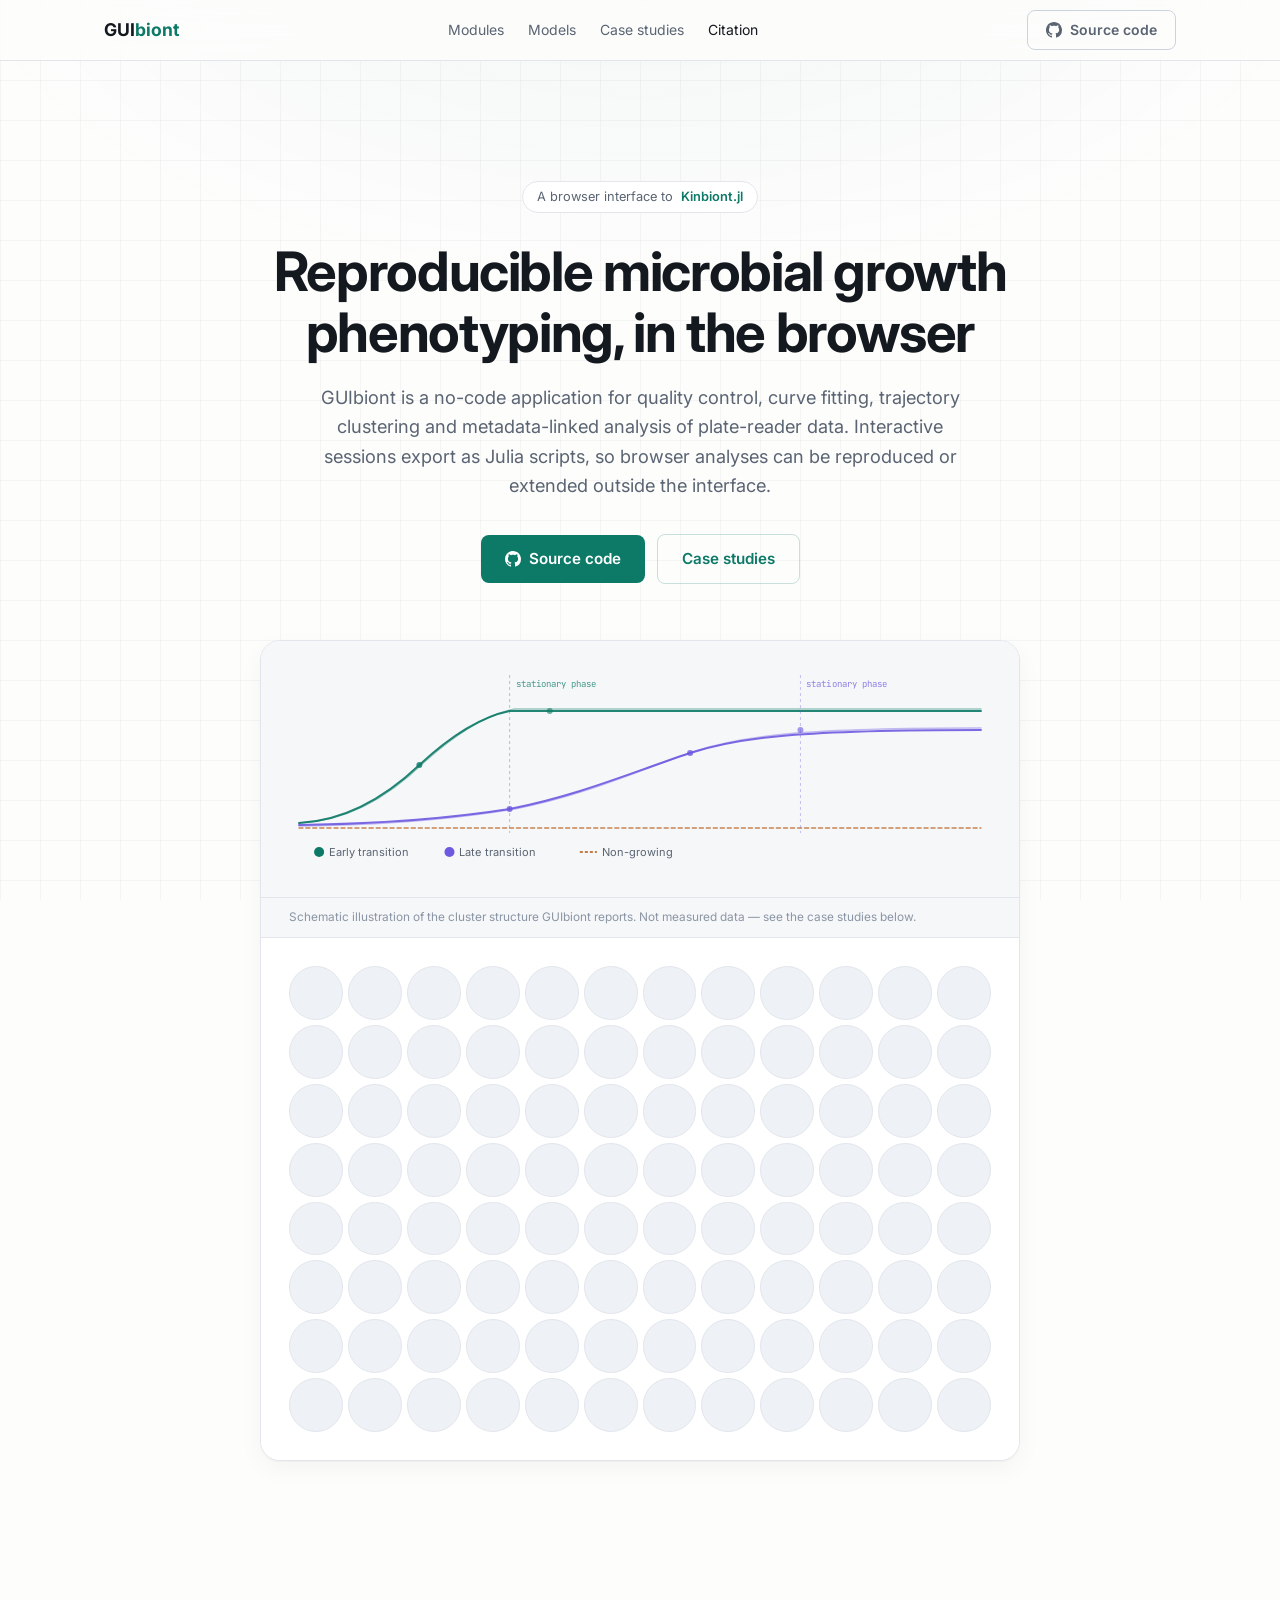
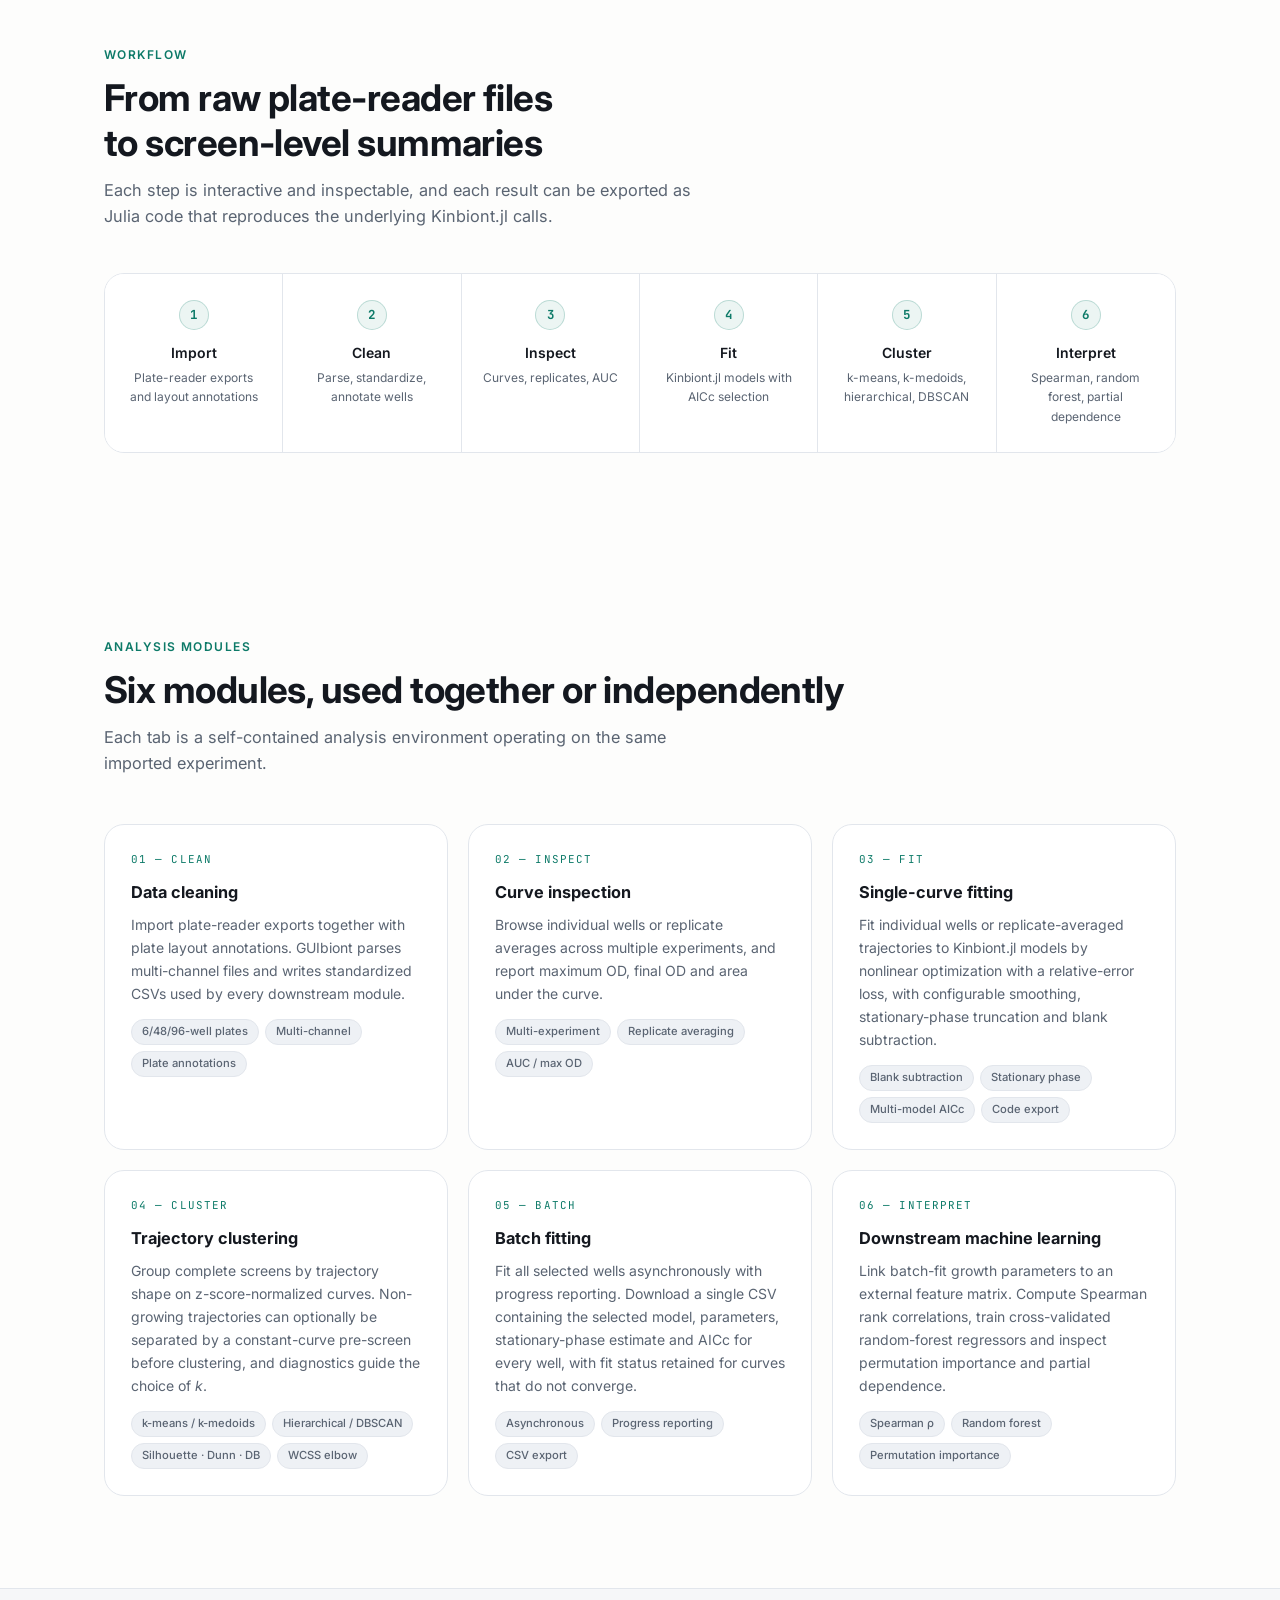
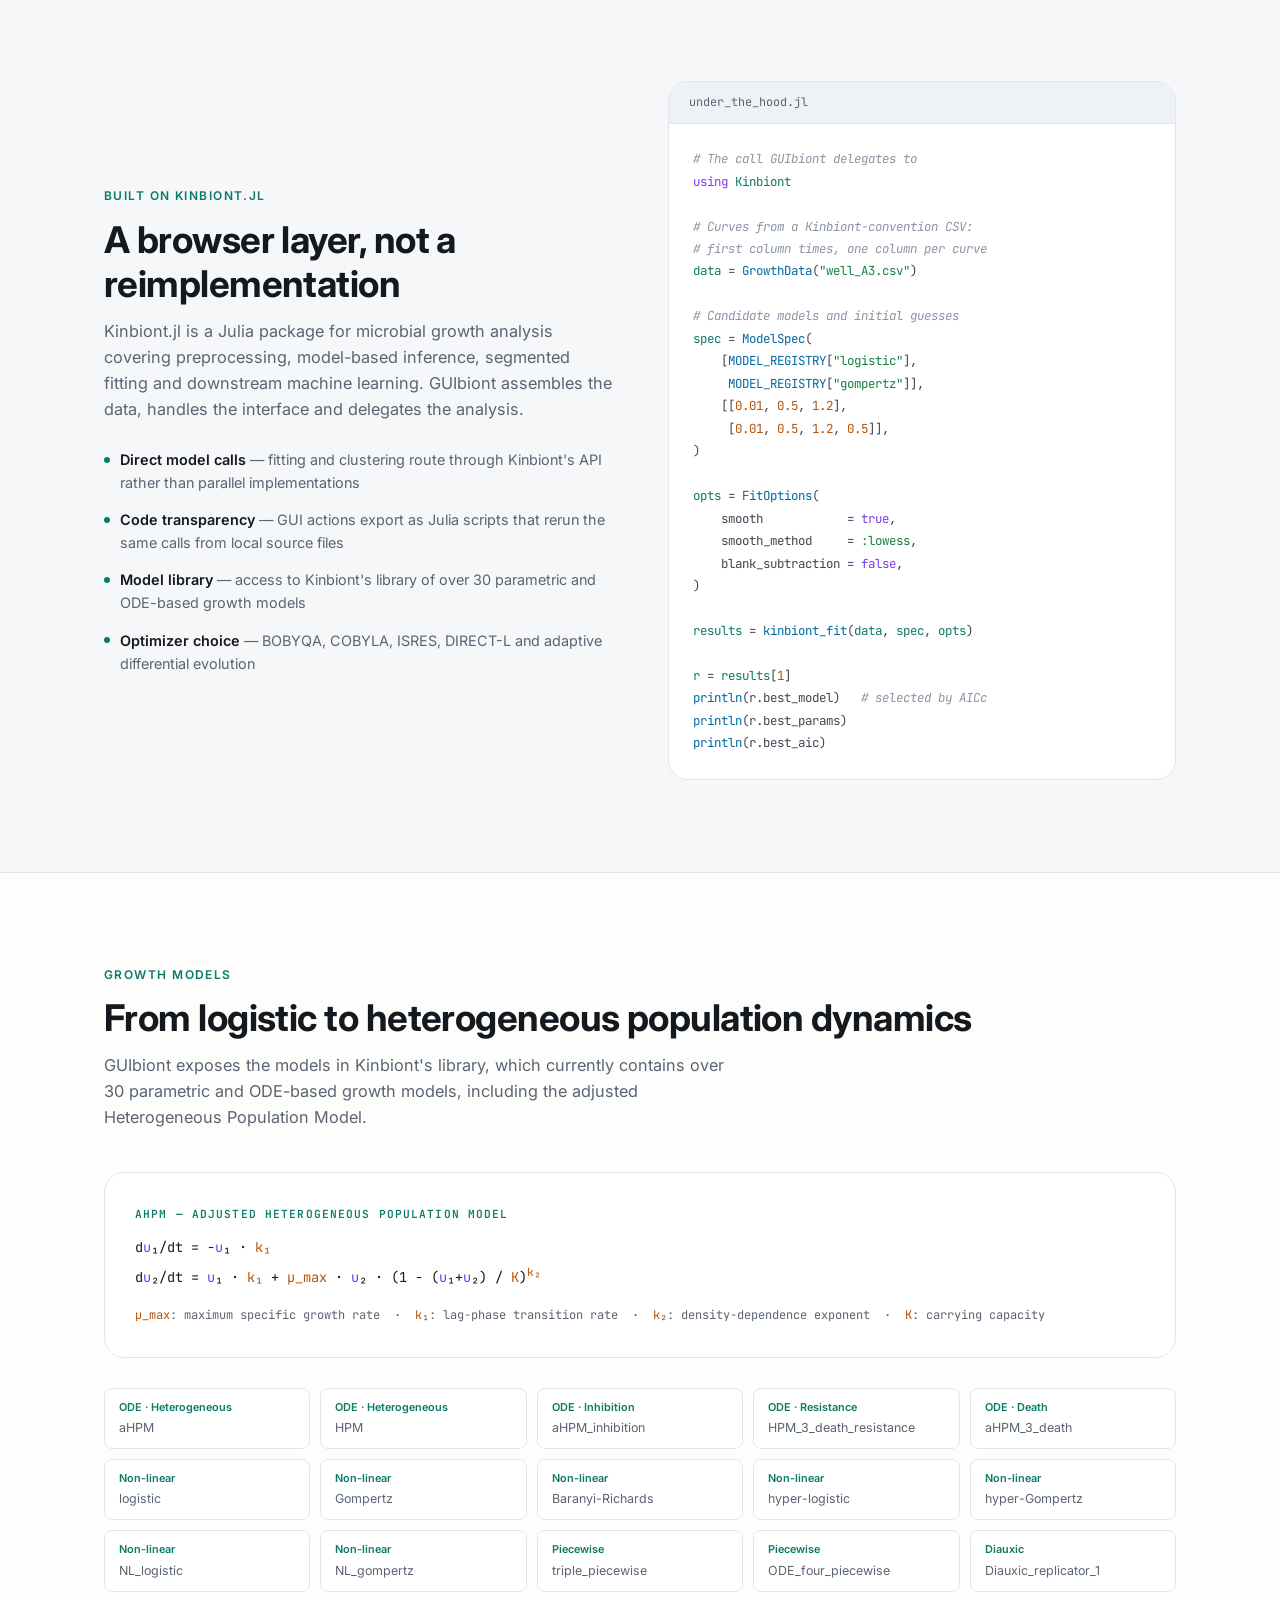
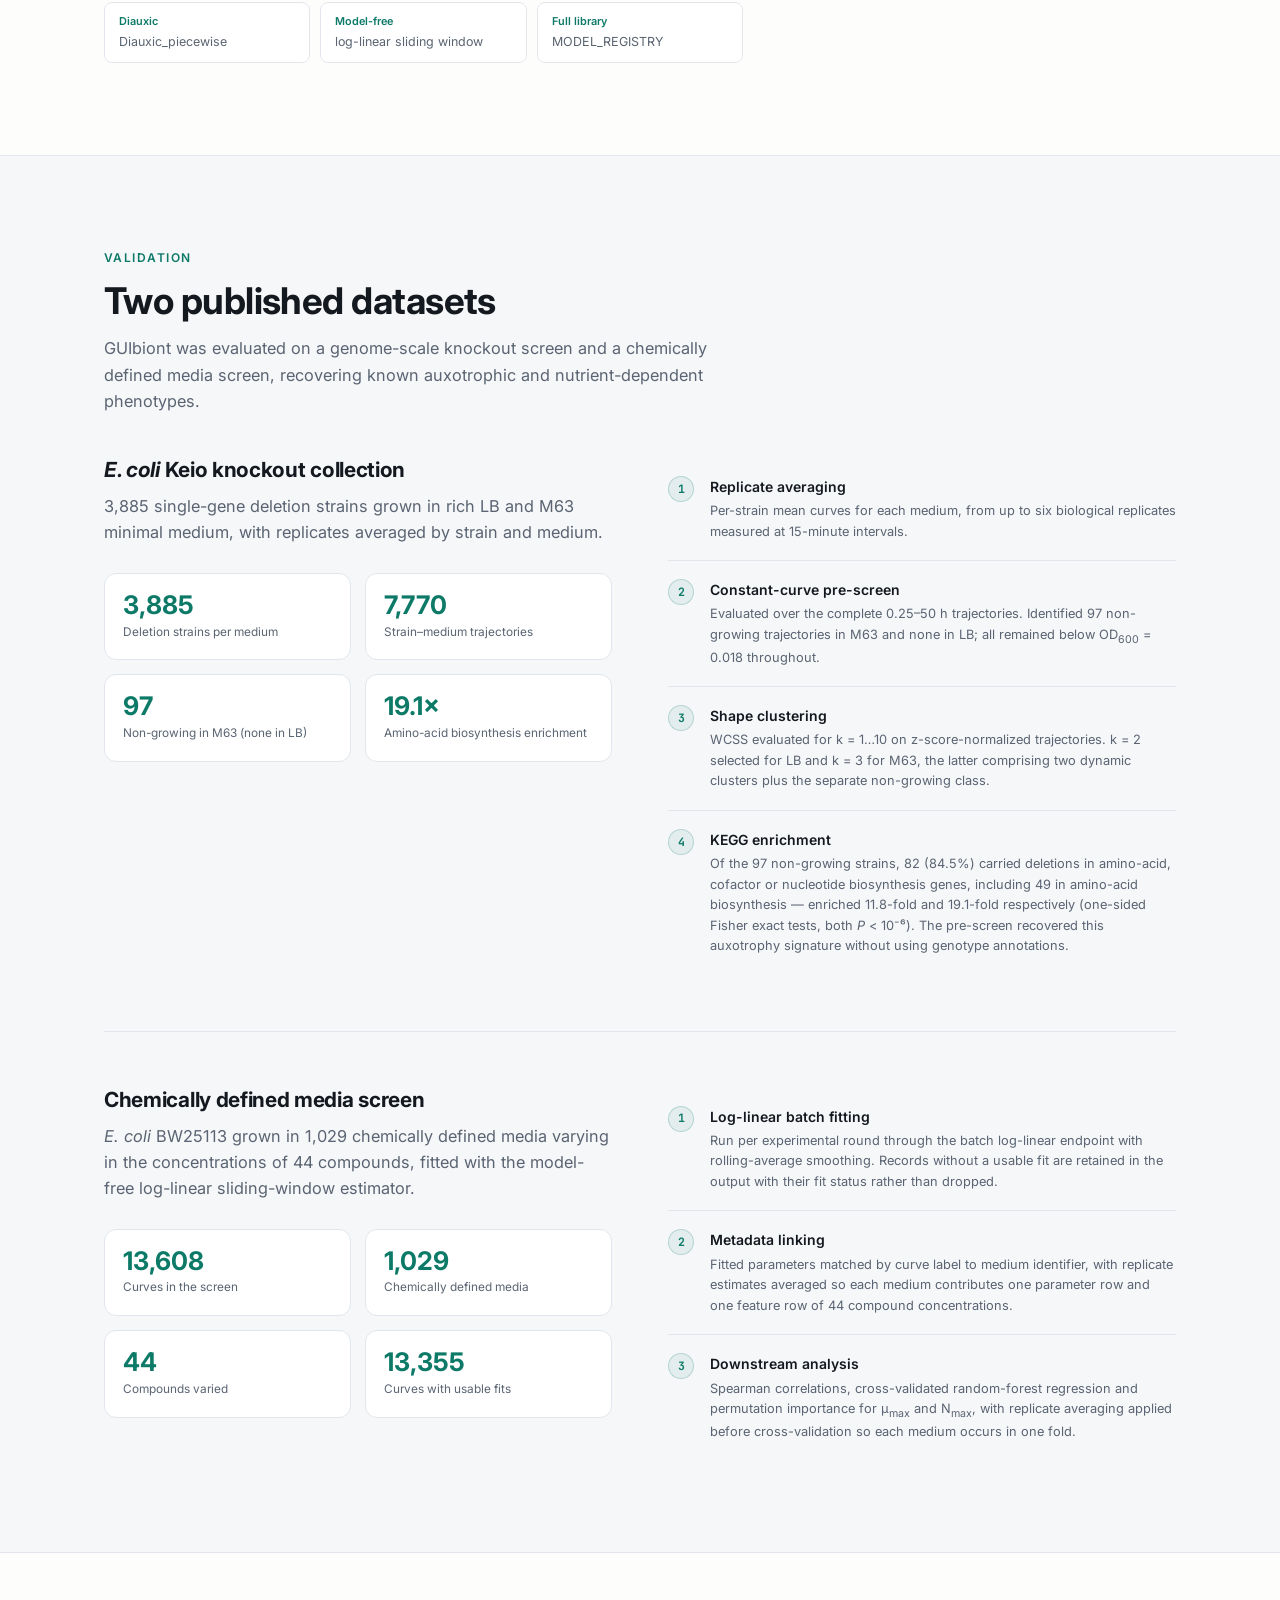
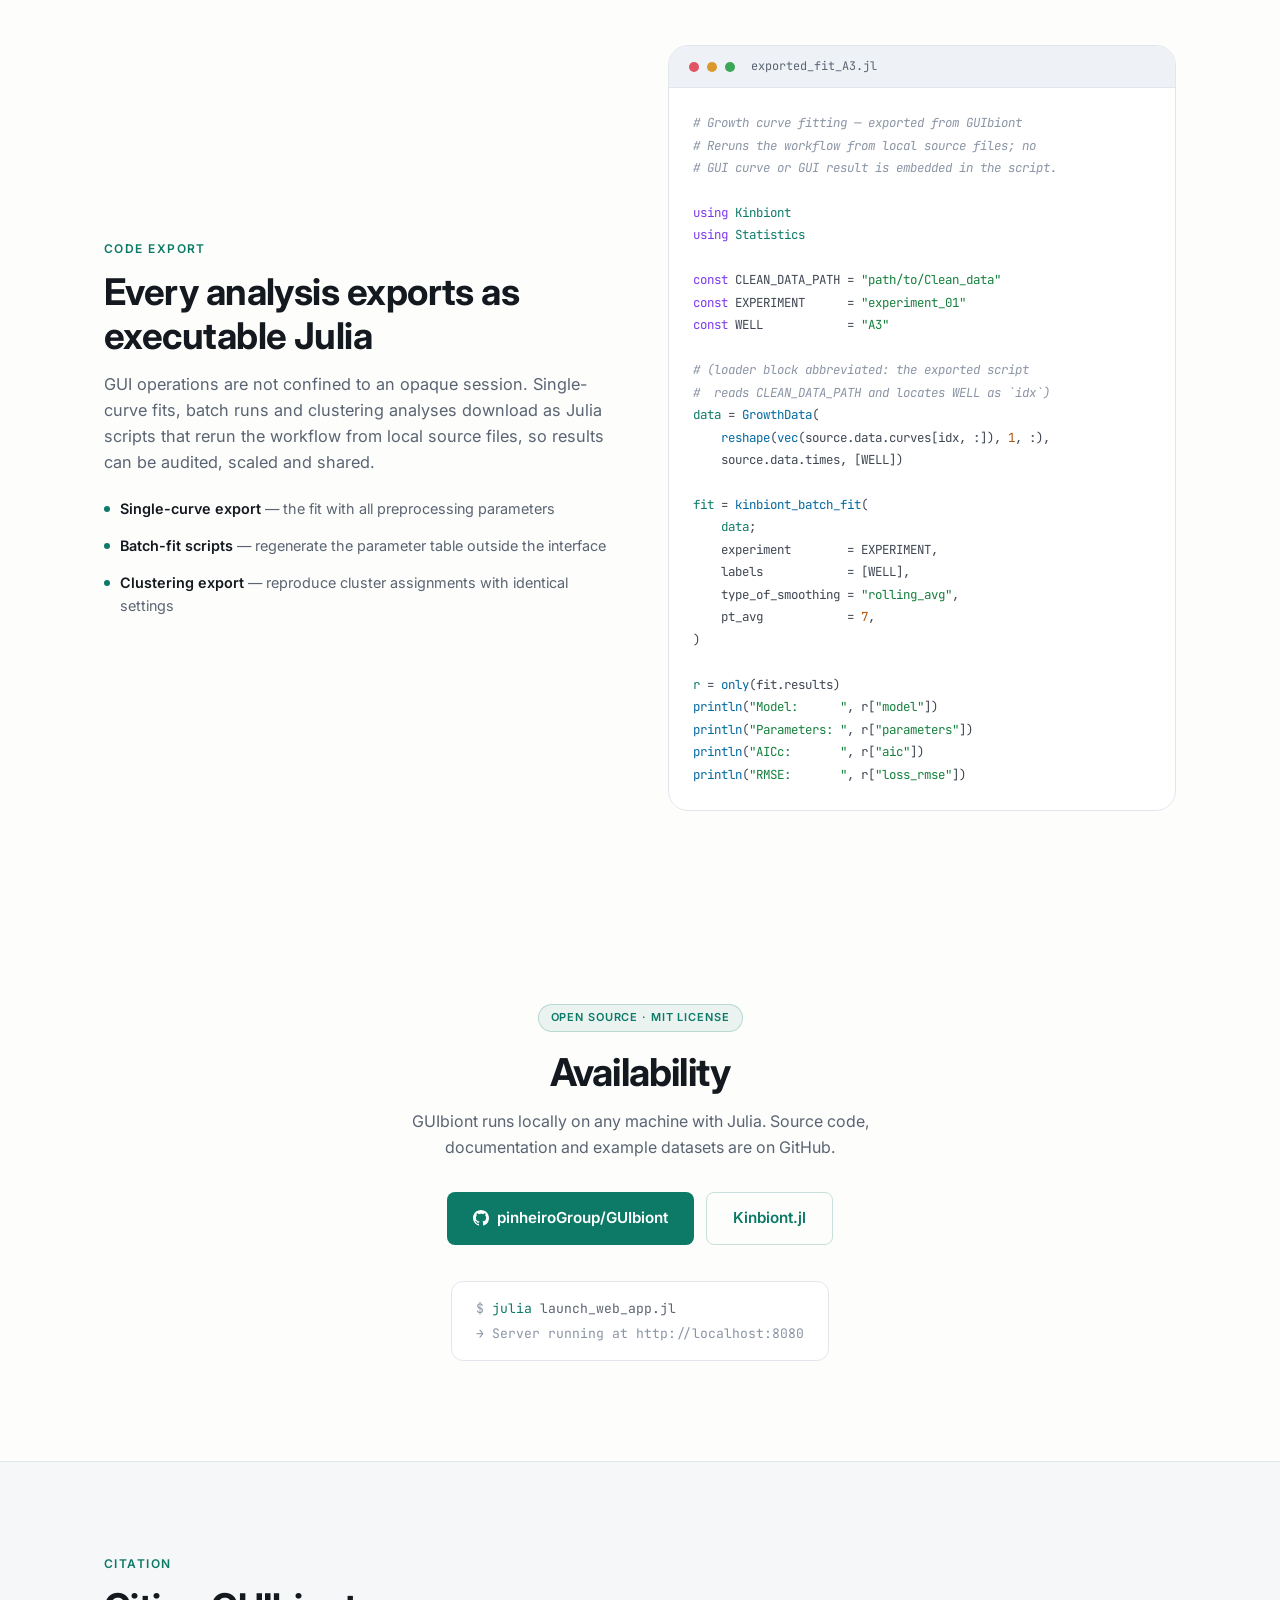
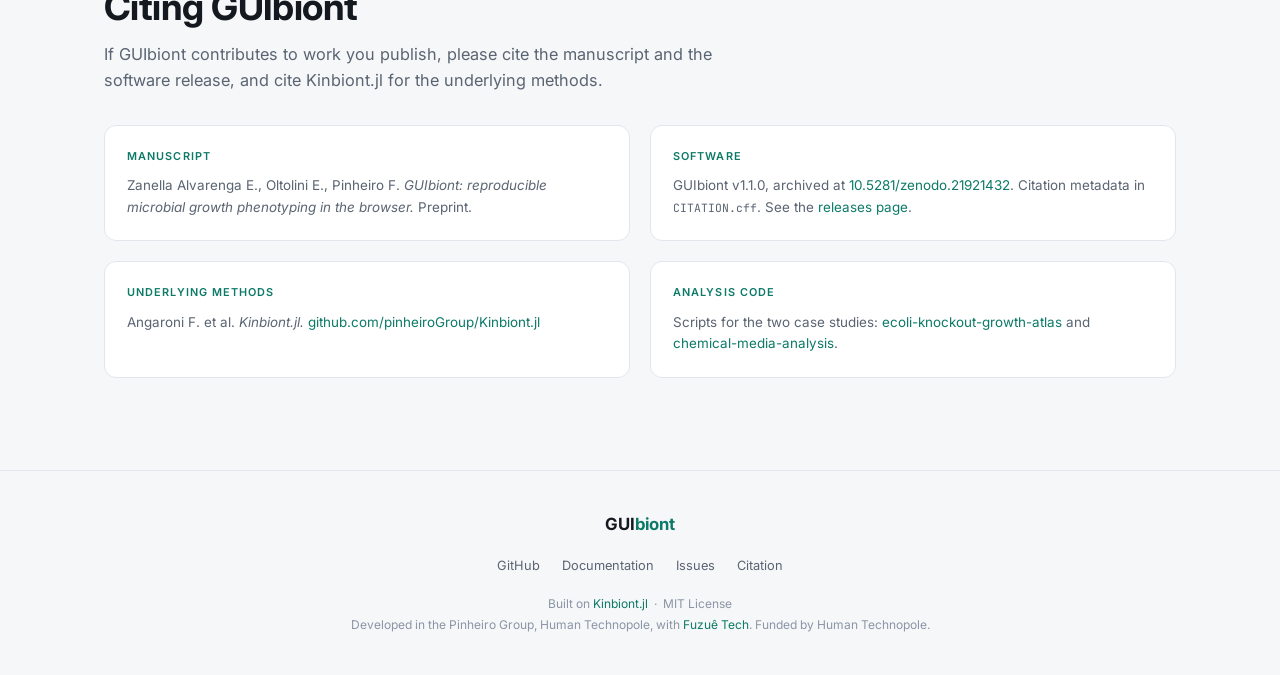
==== commit b8fb0bed: "docs: add Zenodo DOI to the citation card GUIbiont v1.1.0 is archived at 10.5281/zenodo.21921432. Th" ====
--- a/docs/index.html
+++ b/docs/index.html
@@ -976,7 +976,7 @@
       </div>
       <div class="cite-card">
         <div class="cite-what">Software</div>
-        <p>Archived release with citation metadata in <code class="mono">CITATION.cff</code>. <!-- TODO: add Zenodo DOI once minted --> See the <a href="https://github.com/pinheiroGroup/GUIbiont/releases" target="_blank" rel="noopener">releases page</a>.</p>
+        <p>GUIbiont v1.1.0, archived at <a href="https://doi.org/10.5281/zenodo.21921432" target="_blank" rel="noopener">10.5281/zenodo.21921432</a>. Citation metadata in <code class="mono">CITATION.cff</code>. See the <a href="https://github.com/pinheiroGroup/GUIbiont/releases" target="_blank" rel="noopener">releases page</a>.</p>
       </div>
       <div class="cite-card">
         <div class="cite-what">Underlying methods</div>
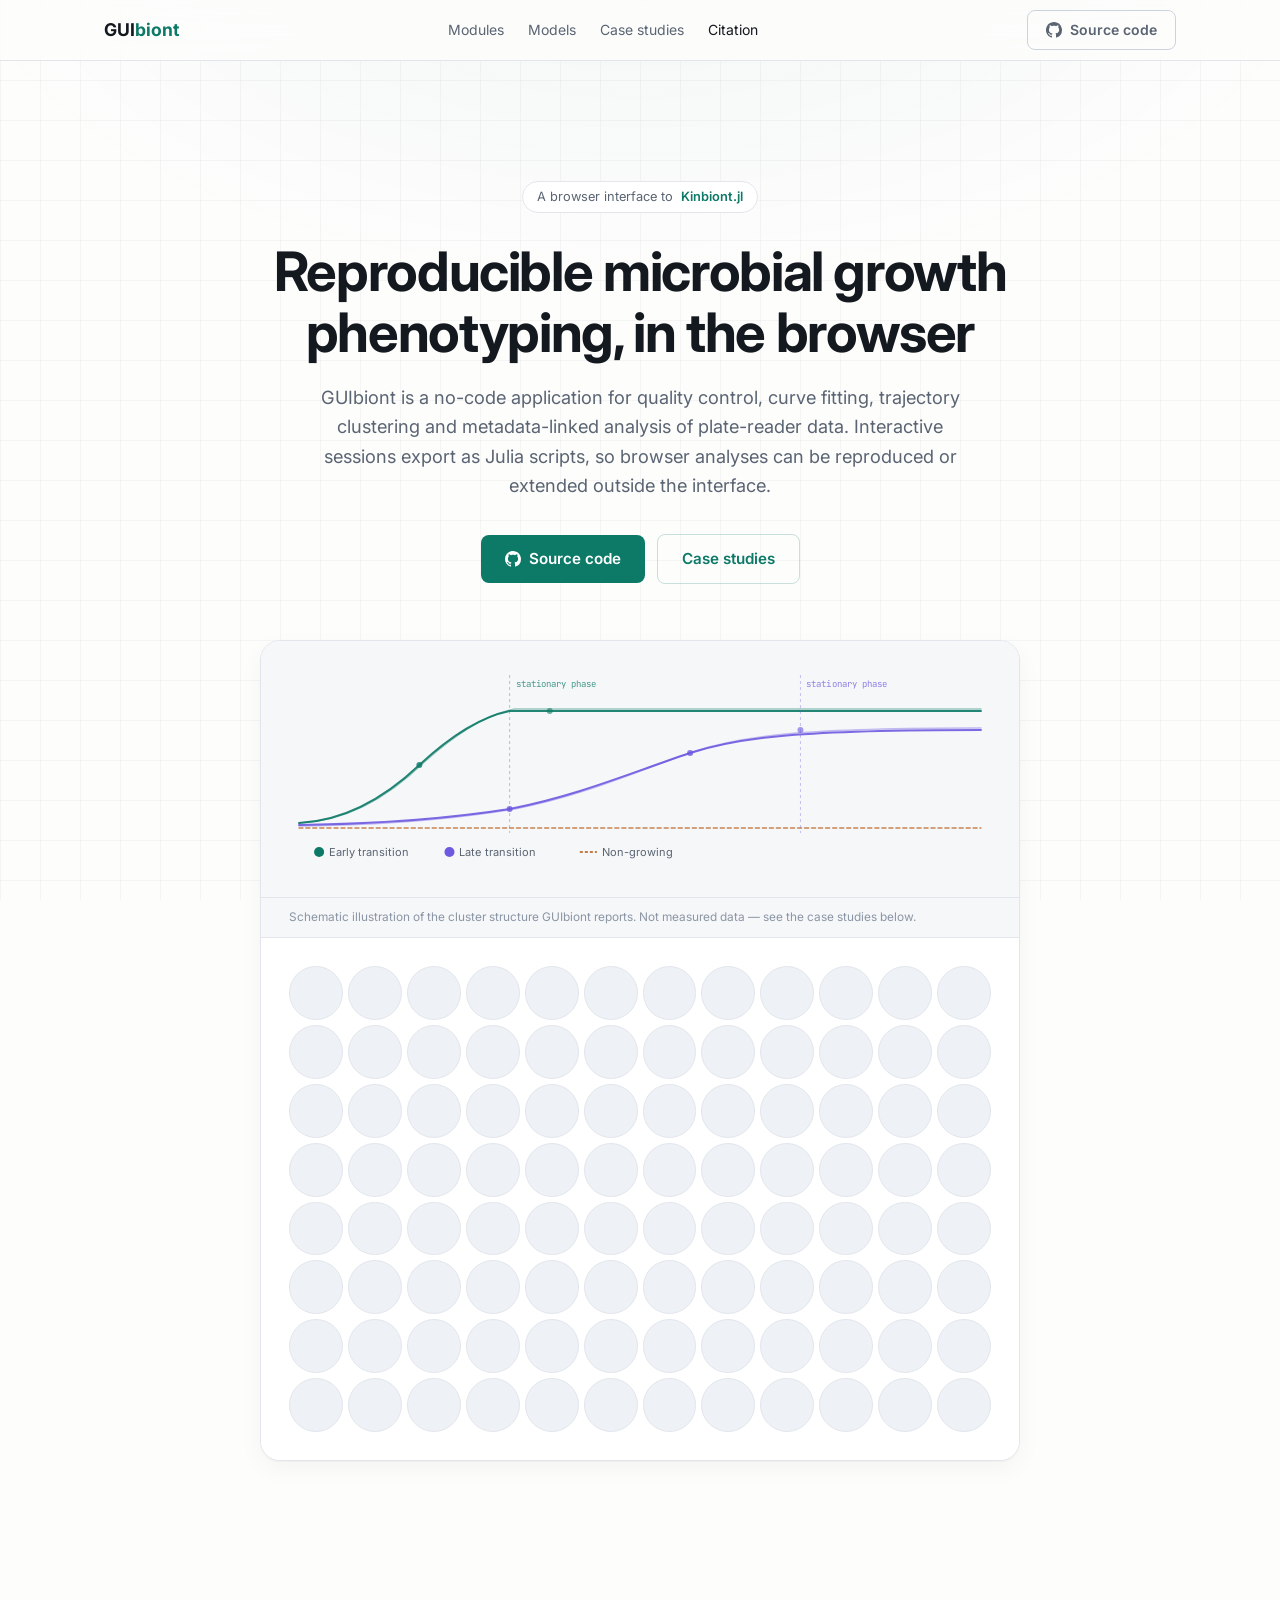
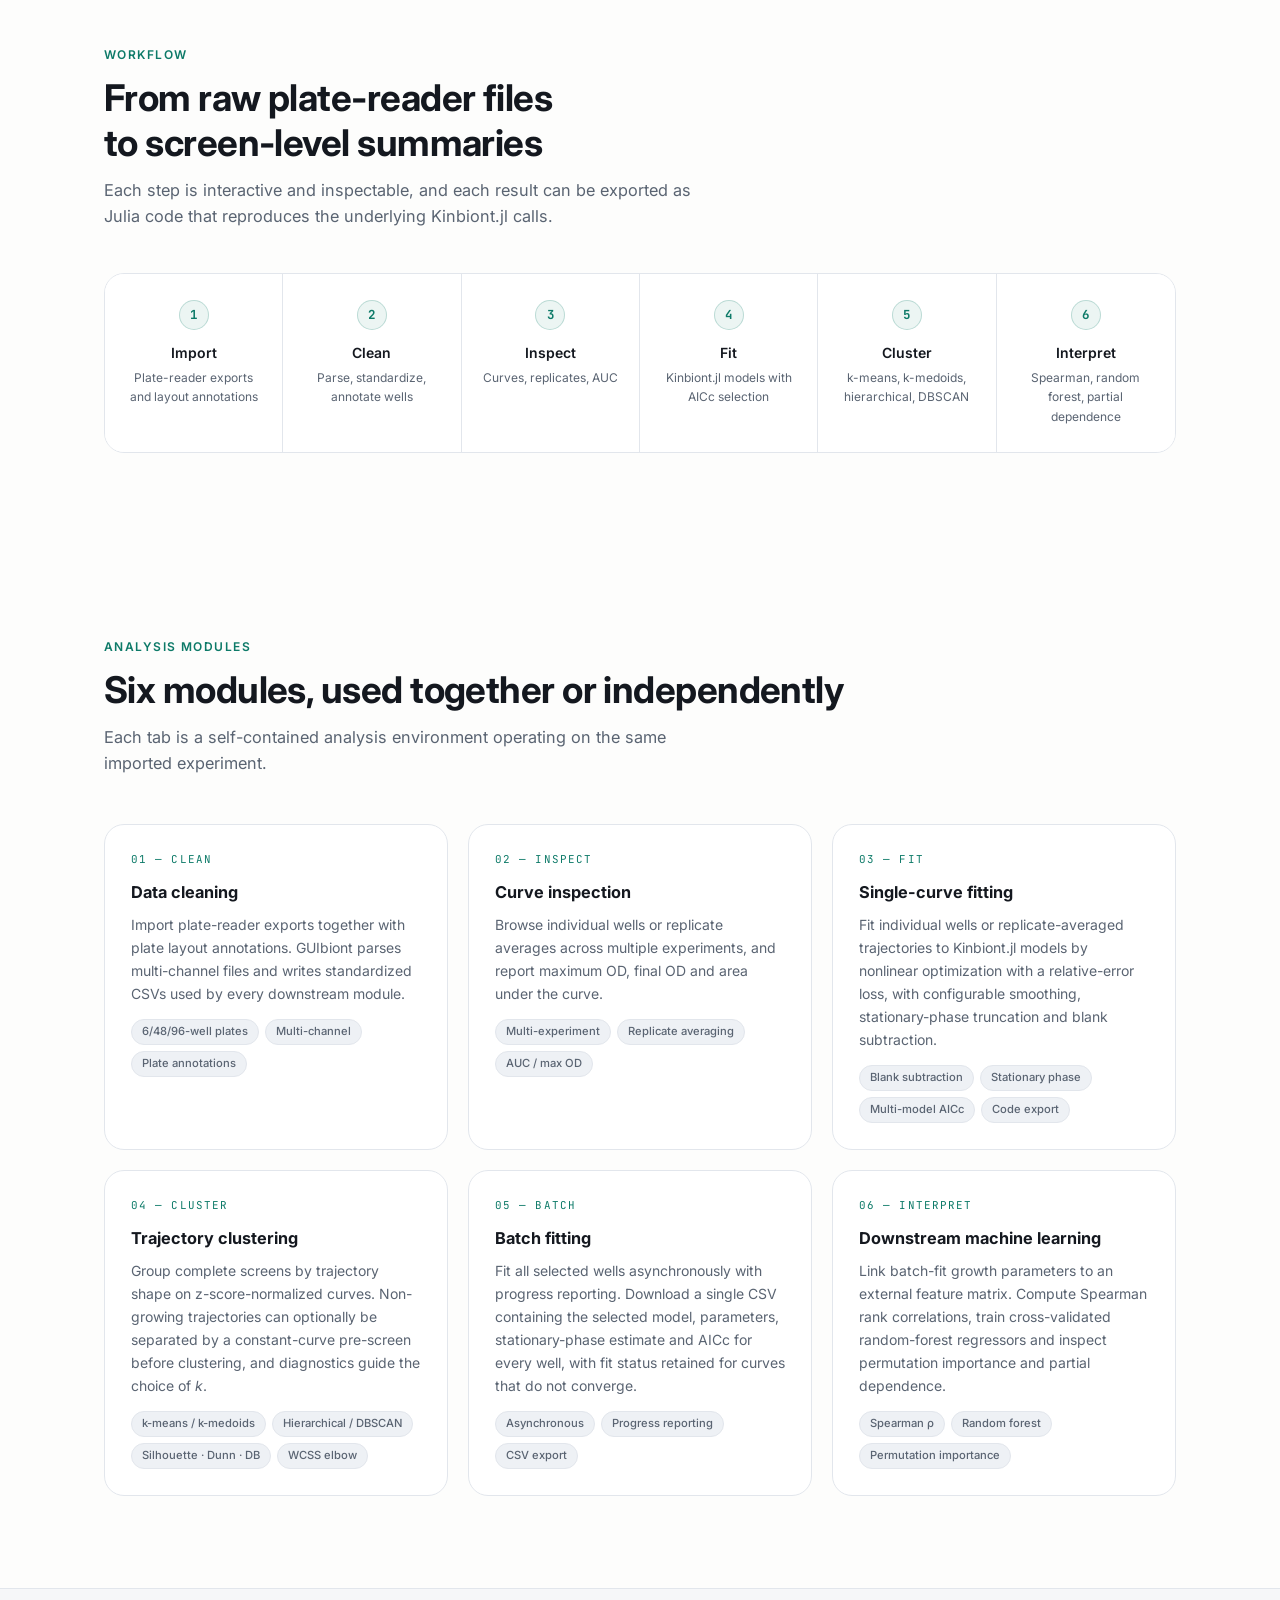
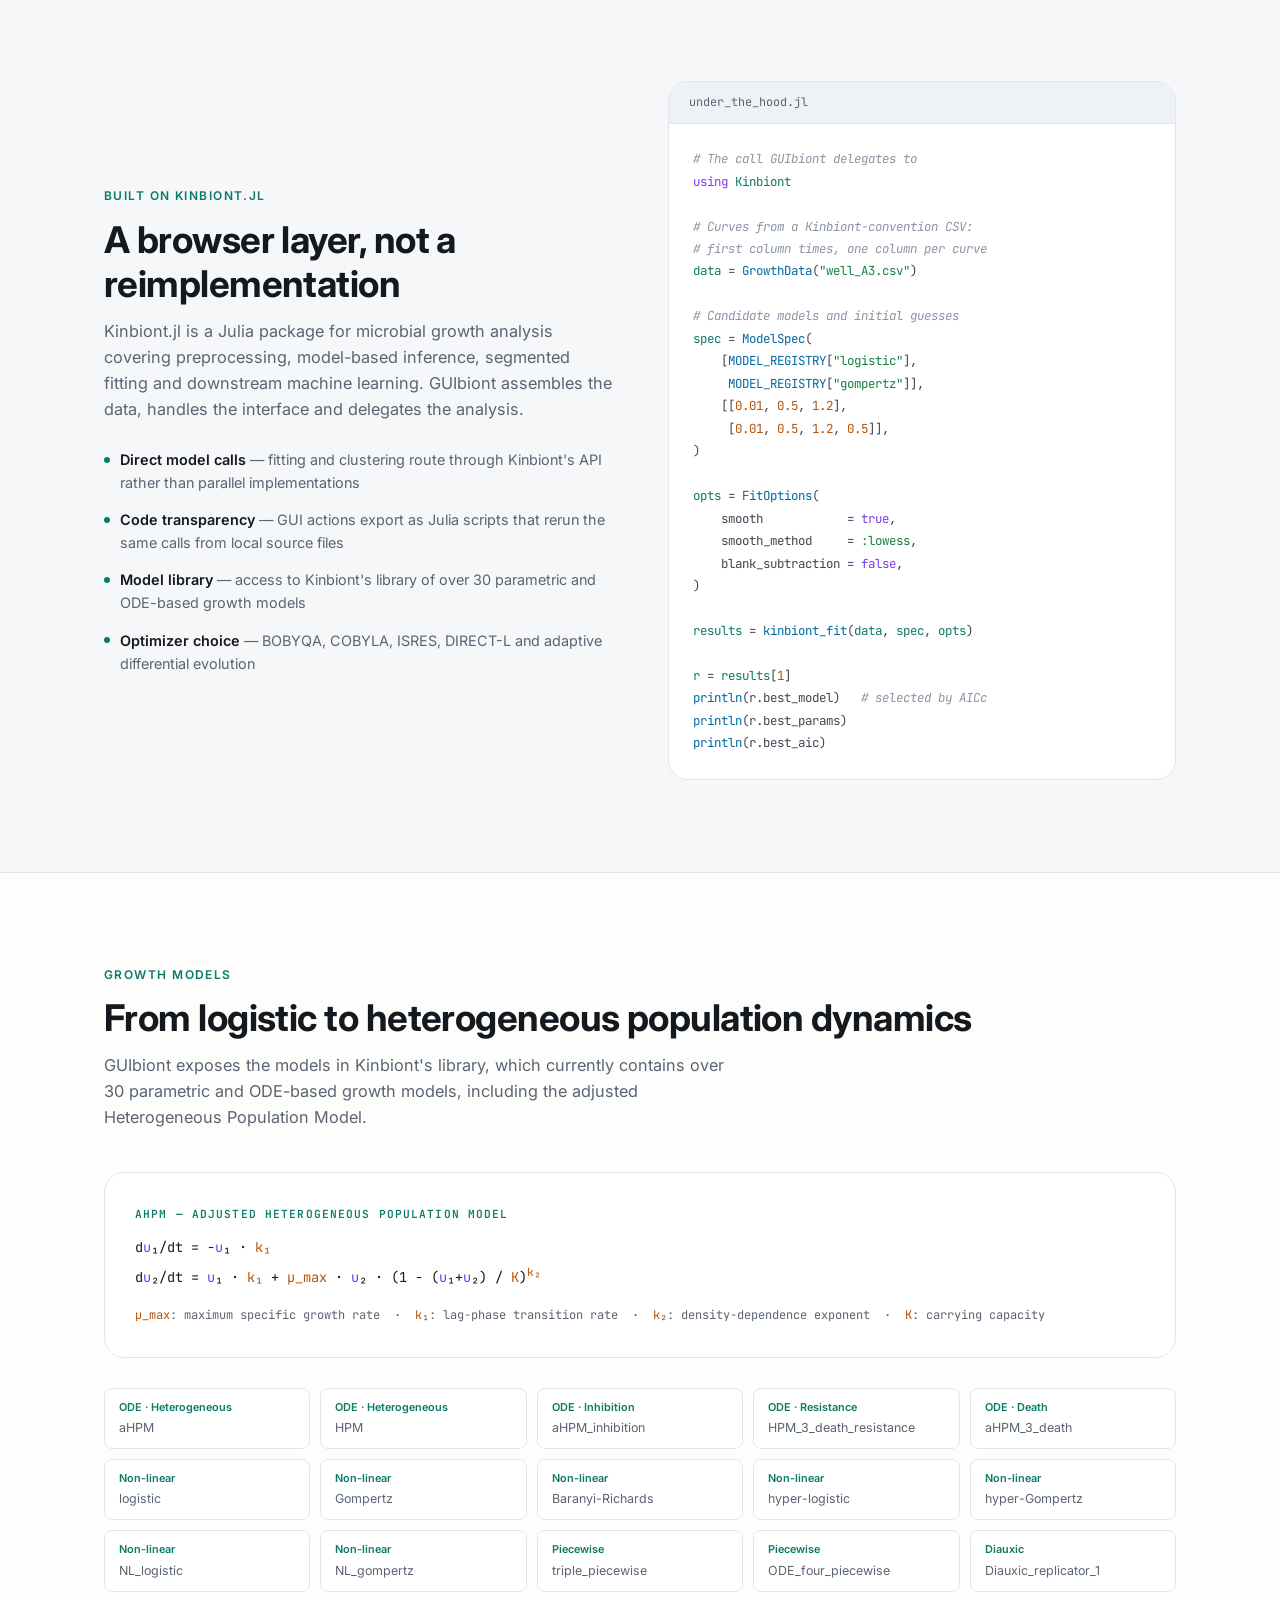
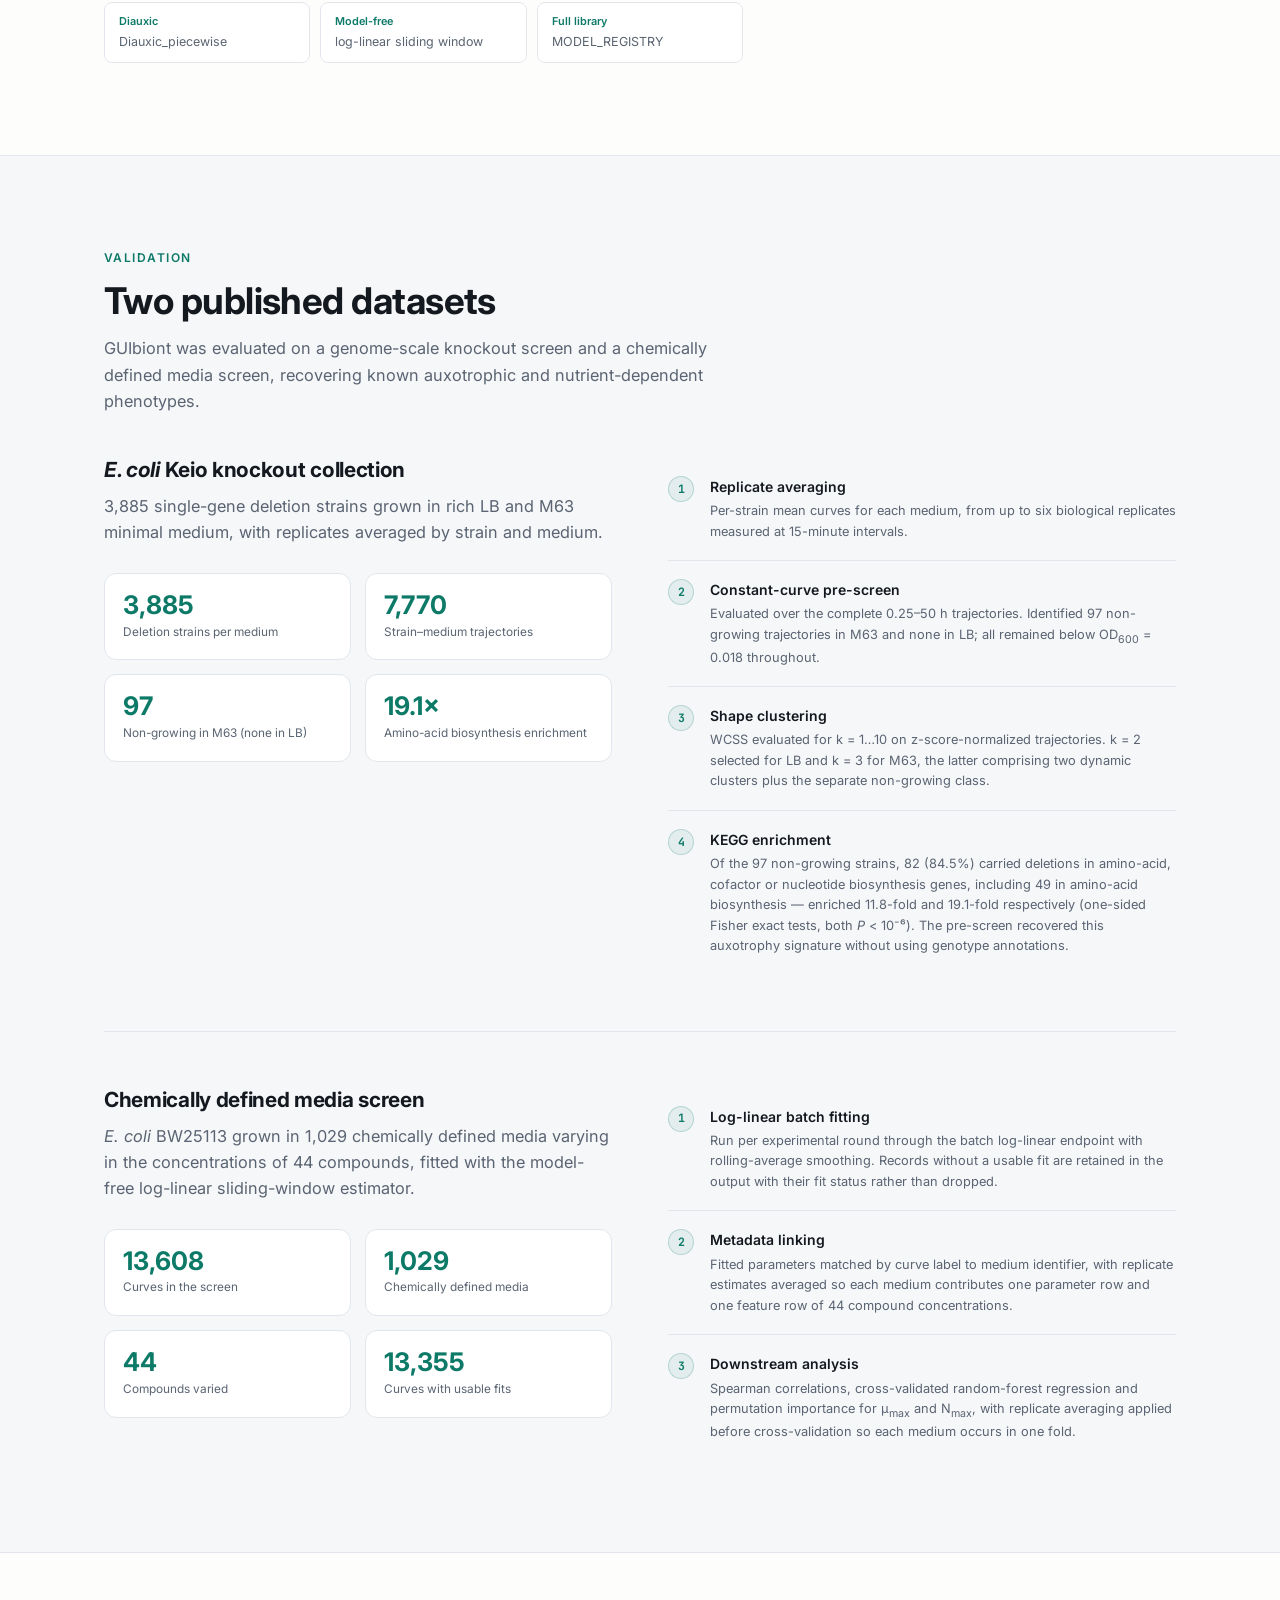
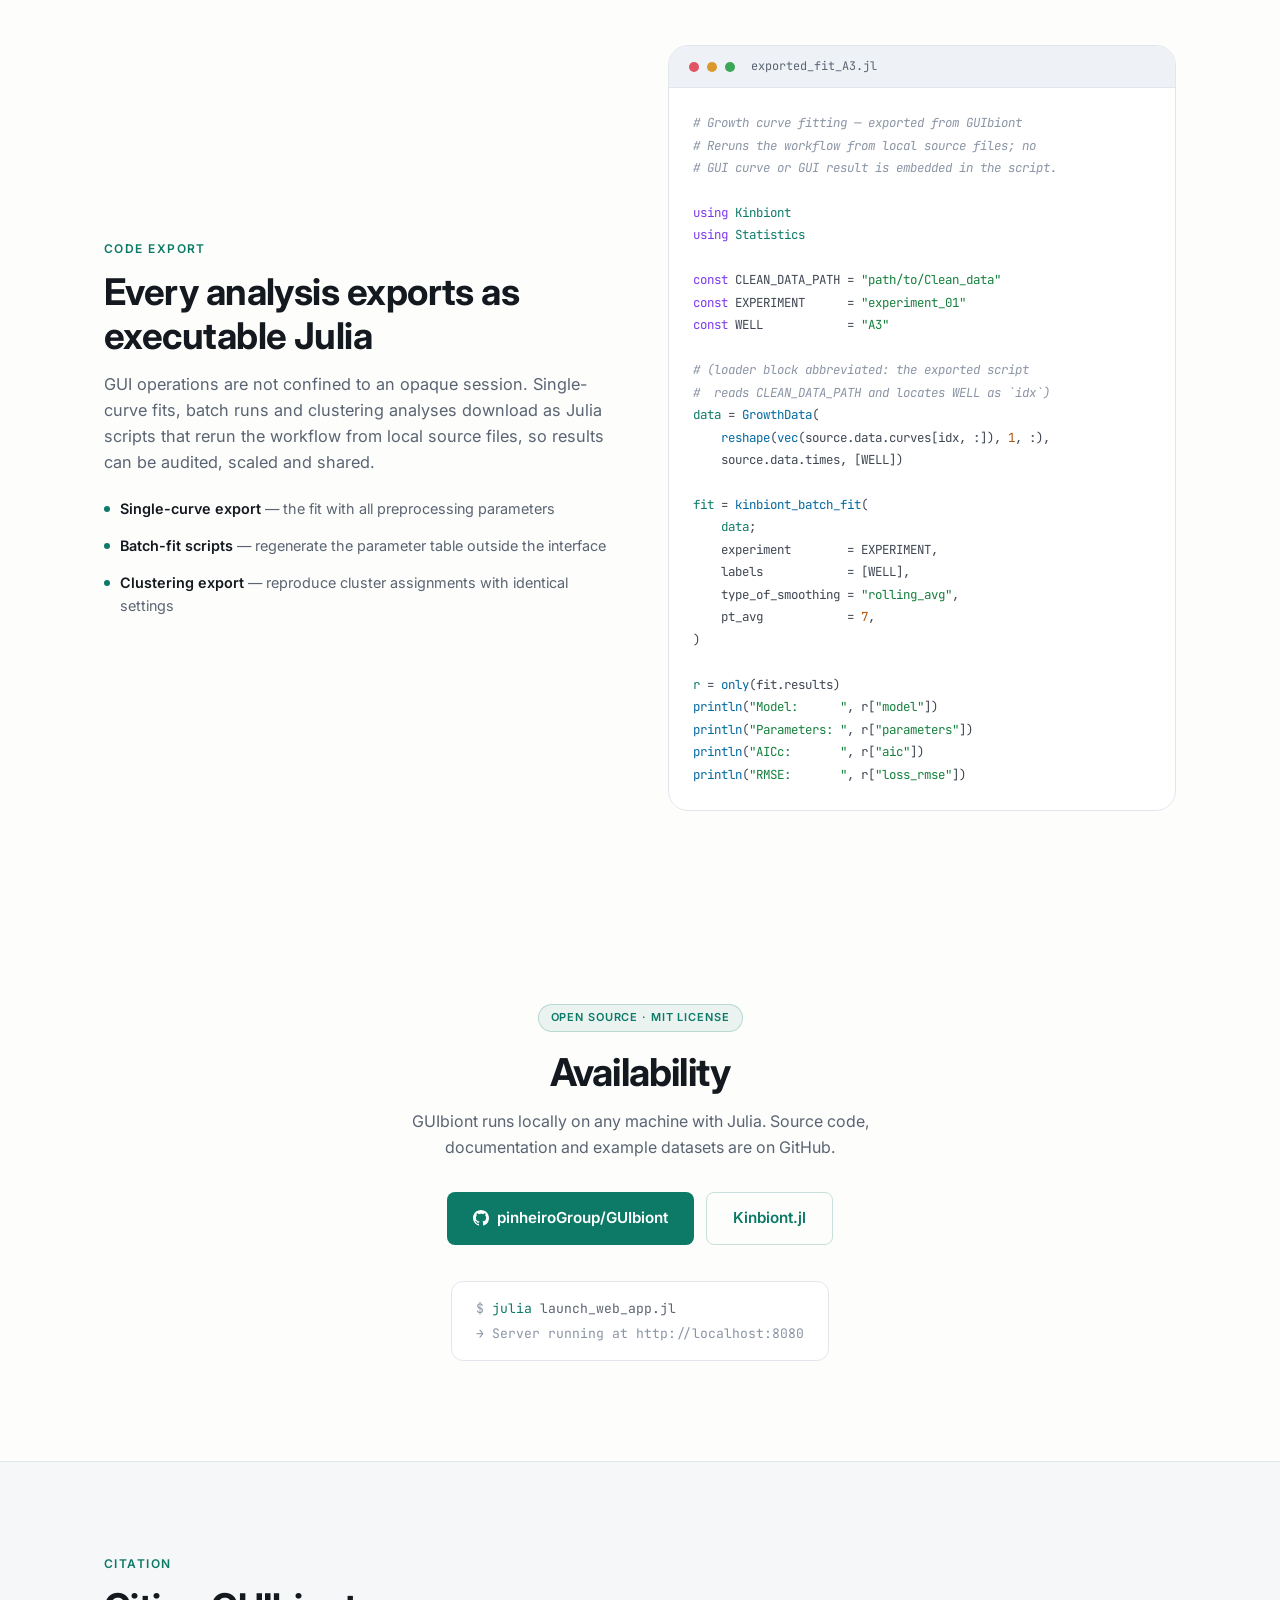
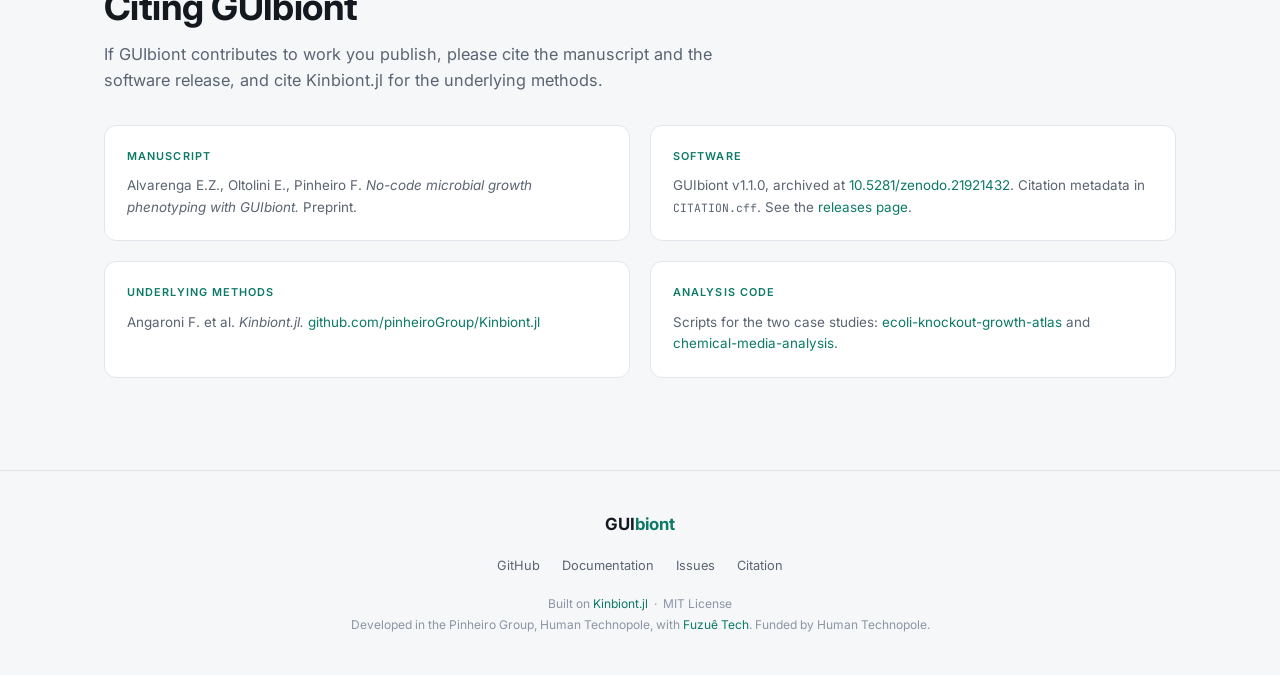
==== commit 2b9dd020: "feat(site): add social preview card and SEO metadata Add Open Graph and Twitter card tags, canonical" ====
--- a/docs/index.html
+++ b/docs/index.html
@@ -3,8 +3,98 @@
 <head>
   <meta charset="UTF-8" />
   <meta name="viewport" content="width=device-width, initial-scale=1.0" />
-  <title>GUIbiont: reproducible microbial growth phenotyping</title>
+  <title>GUIbiont: no-code microbial growth phenotyping in the browser</title>
   <meta name="description" content="GUIbiont is a no-code browser interface to Kinbiont.jl for quality control, curve fitting, trajectory clustering and metadata-linked analysis of plate-reader growth data. Interactive sessions export as executable Julia scripts." />
+  <link rel="canonical" href="https://pinheirogroup.github.io/GUIbiont/" />
+  <meta name="author" content="Edgar Z. Alvarenga, Edoardo Oltolini, Fernanda Pinheiro" />
+  <meta name="keywords" content="microbial growth curves, growth phenotyping, plate reader analysis, no-code bioinformatics, curve fitting, growth rate, lag time, trajectory clustering, Kinbiont.jl, Julia, 96-well plate, optical density, high-throughput screening" />
+  <meta name="robots" content="index, follow, max-image-preview:large, max-snippet:-1" />
+  <meta name="color-scheme" content="light dark" />
+  <meta name="theme-color" media="(prefers-color-scheme: light)" content="#fdfdfc" />
+  <meta name="theme-color" media="(prefers-color-scheme: dark)" content="#07091a" />
+
+  <!-- ── Icons ─────────────────────────────────────────────────── -->
+  <link rel="icon" href="favicon.svg" type="image/svg+xml" />
+  <link rel="apple-touch-icon" href="apple-touch-icon.png" />
+
+  <!-- ── Open Graph (Facebook, LinkedIn, Slack, Mastodon, …) ───── -->
+  <meta property="og:type" content="website" />
+  <meta property="og:site_name" content="GUIbiont" />
+  <meta property="og:title" content="GUIbiont: no-code microbial growth phenotyping in the browser" />
+  <meta property="og:description" content="No-code quality control, curve fitting, trajectory clustering and metadata-linked analysis of plate-reader growth data. Interactive sessions export as executable Julia scripts. Built on Kinbiont.jl." />
+  <meta property="og:url" content="https://pinheirogroup.github.io/GUIbiont/" />
+  <meta property="og:image" content="https://pinheirogroup.github.io/GUIbiont/og-image.png" />
+  <meta property="og:image:type" content="image/png" />
+  <meta property="og:image:width" content="1200" />
+  <meta property="og:image:height" content="630" />
+  <meta property="og:image:alt" content="GUIbiont — schematic growth curves for early-transition, late-transition and non-growing clusters above a 96-well plate layout." />
+  <meta property="og:locale" content="en_US" />
+
+  <!-- ── X / Twitter ───────────────────────────────────────────── -->
+  <meta name="twitter:card" content="summary_large_image" />
+  <meta name="twitter:title" content="GUIbiont: no-code microbial growth phenotyping in the browser" />
+  <meta name="twitter:description" content="No-code quality control, curve fitting, trajectory clustering and metadata-linked analysis of plate-reader growth data. Sessions export as executable Julia scripts." />
+  <meta name="twitter:image" content="https://pinheirogroup.github.io/GUIbiont/og-image.png" />
+  <meta name="twitter:image:alt" content="GUIbiont — schematic growth curves for early-transition, late-transition and non-growing clusters above a 96-well plate layout." />
+
+  <!-- ── Structured data ───────────────────────────────────────── -->
+  <script type="application/ld+json">
+  {
+    "@context": "https://schema.org",
+    "@graph": [
+      {
+        "@type": "SoftwareApplication",
+        "@id": "https://pinheirogroup.github.io/GUIbiont/#software",
+        "name": "GUIbiont",
+        "url": "https://pinheirogroup.github.io/GUIbiont/",
+        "description": "A no-code browser application for microbial growth phenotyping: quality control, curve fitting, trajectory clustering and metadata-linked analysis, built on Kinbiont.jl. Interactive sessions export as executable Julia scripts.",
+        "applicationCategory": "Scientific software",
+        "applicationSubCategory": "Bioinformatics",
+        "operatingSystem": "Linux, macOS, Windows",
+        "softwareVersion": "1.1.0",
+        "softwareRequirements": "Julia 1.6 or newer",
+        "programmingLanguage": "Julia",
+        "license": "https://opensource.org/licenses/MIT",
+        "codeRepository": "https://github.com/pinheiroGroup/GUIbiont",
+        "identifier": "https://doi.org/10.5281/zenodo.21921432",
+        "isBasedOn": "https://github.com/pinheiroGroup/Kinbiont.jl",
+        "offers": { "@type": "Offer", "price": "0", "priceCurrency": "EUR" },
+        "keywords": "microbial growth, growth curves, no-code, clustering, Julia, plate reader",
+        "author": [
+          {
+            "@type": "Person",
+            "name": "Edgar Z. Alvarenga",
+            "identifier": "https://orcid.org/0009-0002-7506-2540",
+            "affiliation": { "@type": "Organization", "name": "Fuzuê Tech, Kraków, Poland" }
+          },
+          {
+            "@type": "Person",
+            "name": "Edoardo Oltolini",
+            "identifier": "https://orcid.org/0009-0002-1086-8279",
+            "affiliation": { "@type": "Organization", "name": "Human Technopole, Milan, Italy" }
+          },
+          {
+            "@type": "Person",
+            "name": "Fernanda Pinheiro",
+            "identifier": "https://orcid.org/0000-0002-0132-0562",
+            "affiliation": { "@type": "Organization", "name": "Human Technopole, Milan, Italy" }
+          }
+        ],
+        "funder": { "@type": "Organization", "name": "Human Technopole" }
+      },
+      {
+        "@type": "WebSite",
+        "@id": "https://pinheirogroup.github.io/GUIbiont/#website",
+        "url": "https://pinheirogroup.github.io/GUIbiont/",
+        "name": "GUIbiont",
+        "description": "No-code microbial growth phenotyping in the browser.",
+        "inLanguage": "en",
+        "about": { "@id": "https://pinheirogroup.github.io/GUIbiont/#software" }
+      }
+    ]
+  }
+  </script>
+
   <link rel="preconnect" href="https://fonts.googleapis.com" />
   <link rel="preconnect" href="https://fonts.gstatic.com" crossorigin />
   <link href="https://fonts.googleapis.com/css2?family=Inter:wght@300;400;500;600;700&family=JetBrains+Mono:wght@400;500&display=swap" rel="stylesheet" />
@@ -972,7 +1062,7 @@
     <div class="cite-grid">
       <div class="cite-card">
         <div class="cite-what">Manuscript</div>
-        <p>Zanella Alvarenga E., Oltolini E., Pinheiro F. <em>GUIbiont: reproducible microbial growth phenotyping in the browser.</em> Preprint. <!-- TODO: add bioRxiv DOI once posted --></p>
+        <p>Alvarenga E.Z., Oltolini E., Pinheiro F. <em>No-code microbial growth phenotyping with GUIbiont.</em> Preprint. <!-- TODO: add bioRxiv DOI once posted --></p>
       </div>
       <div class="cite-card">
         <div class="cite-what">Software</div>
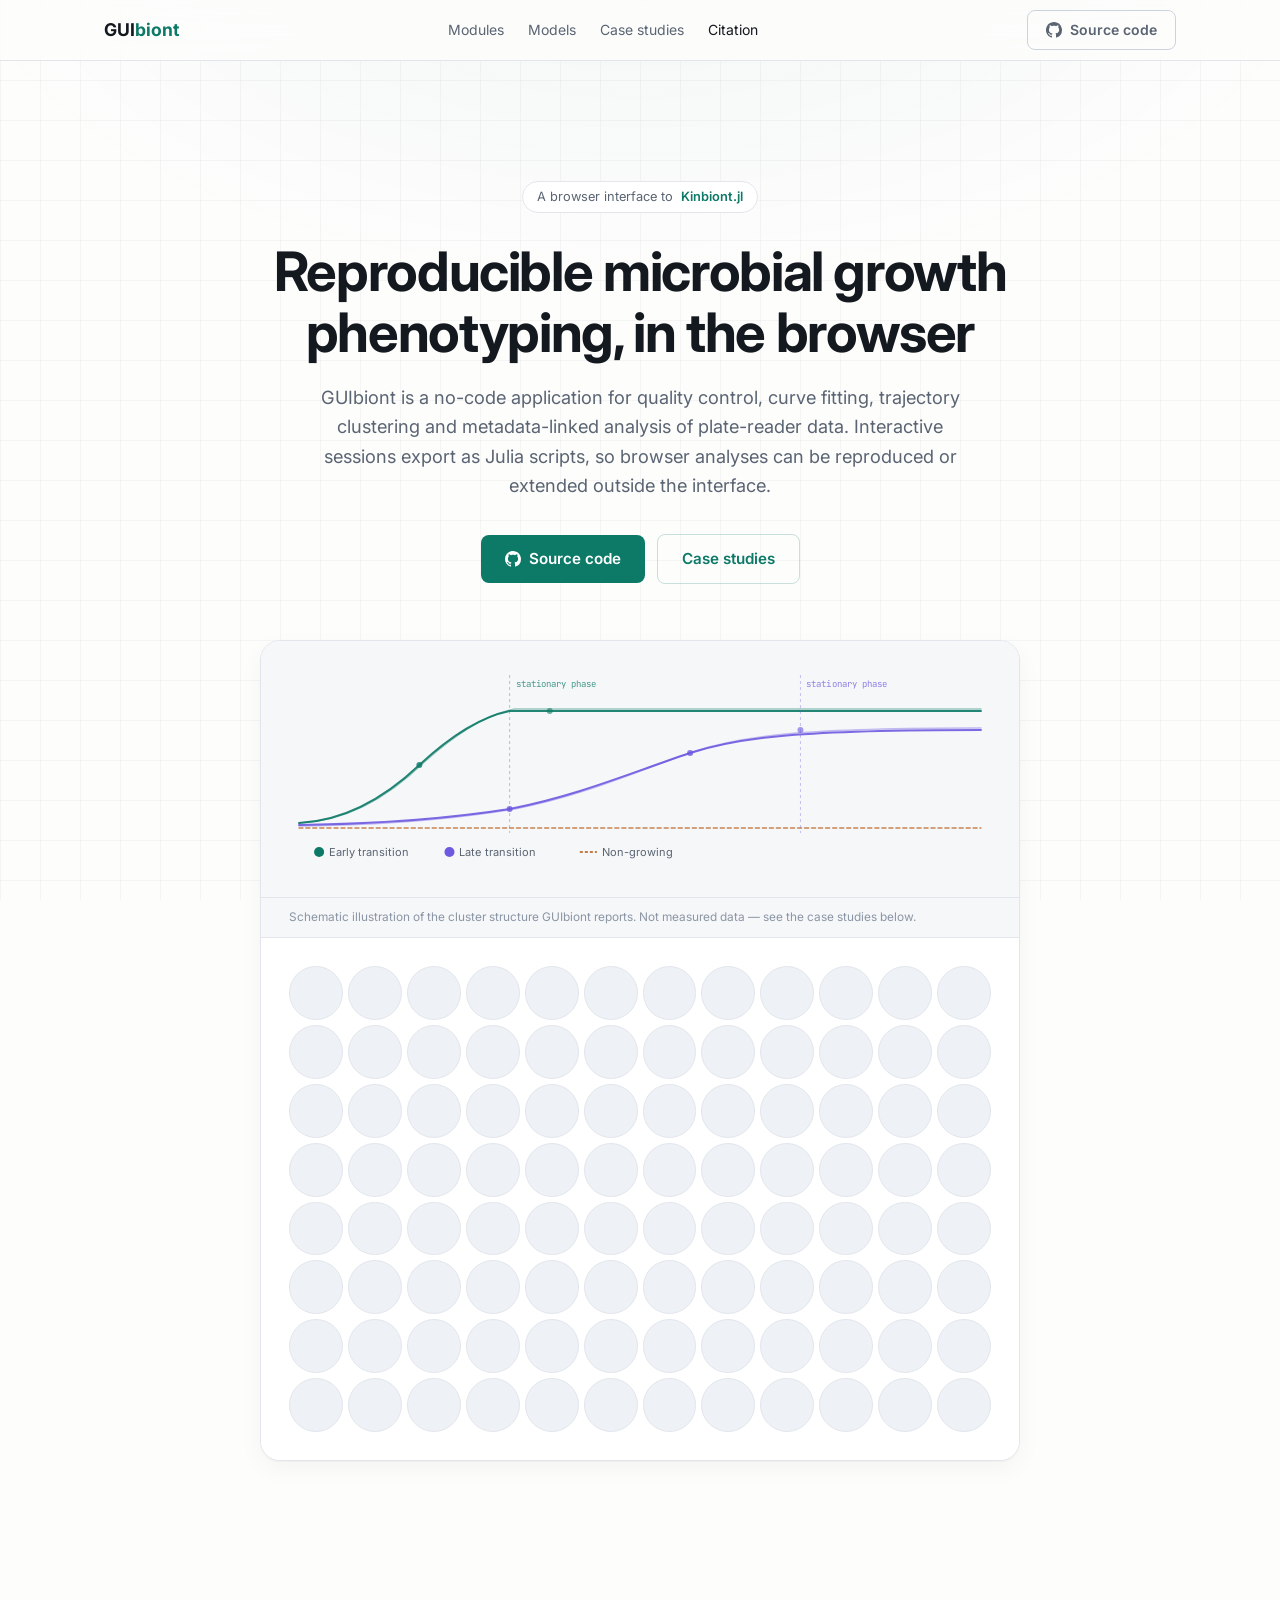
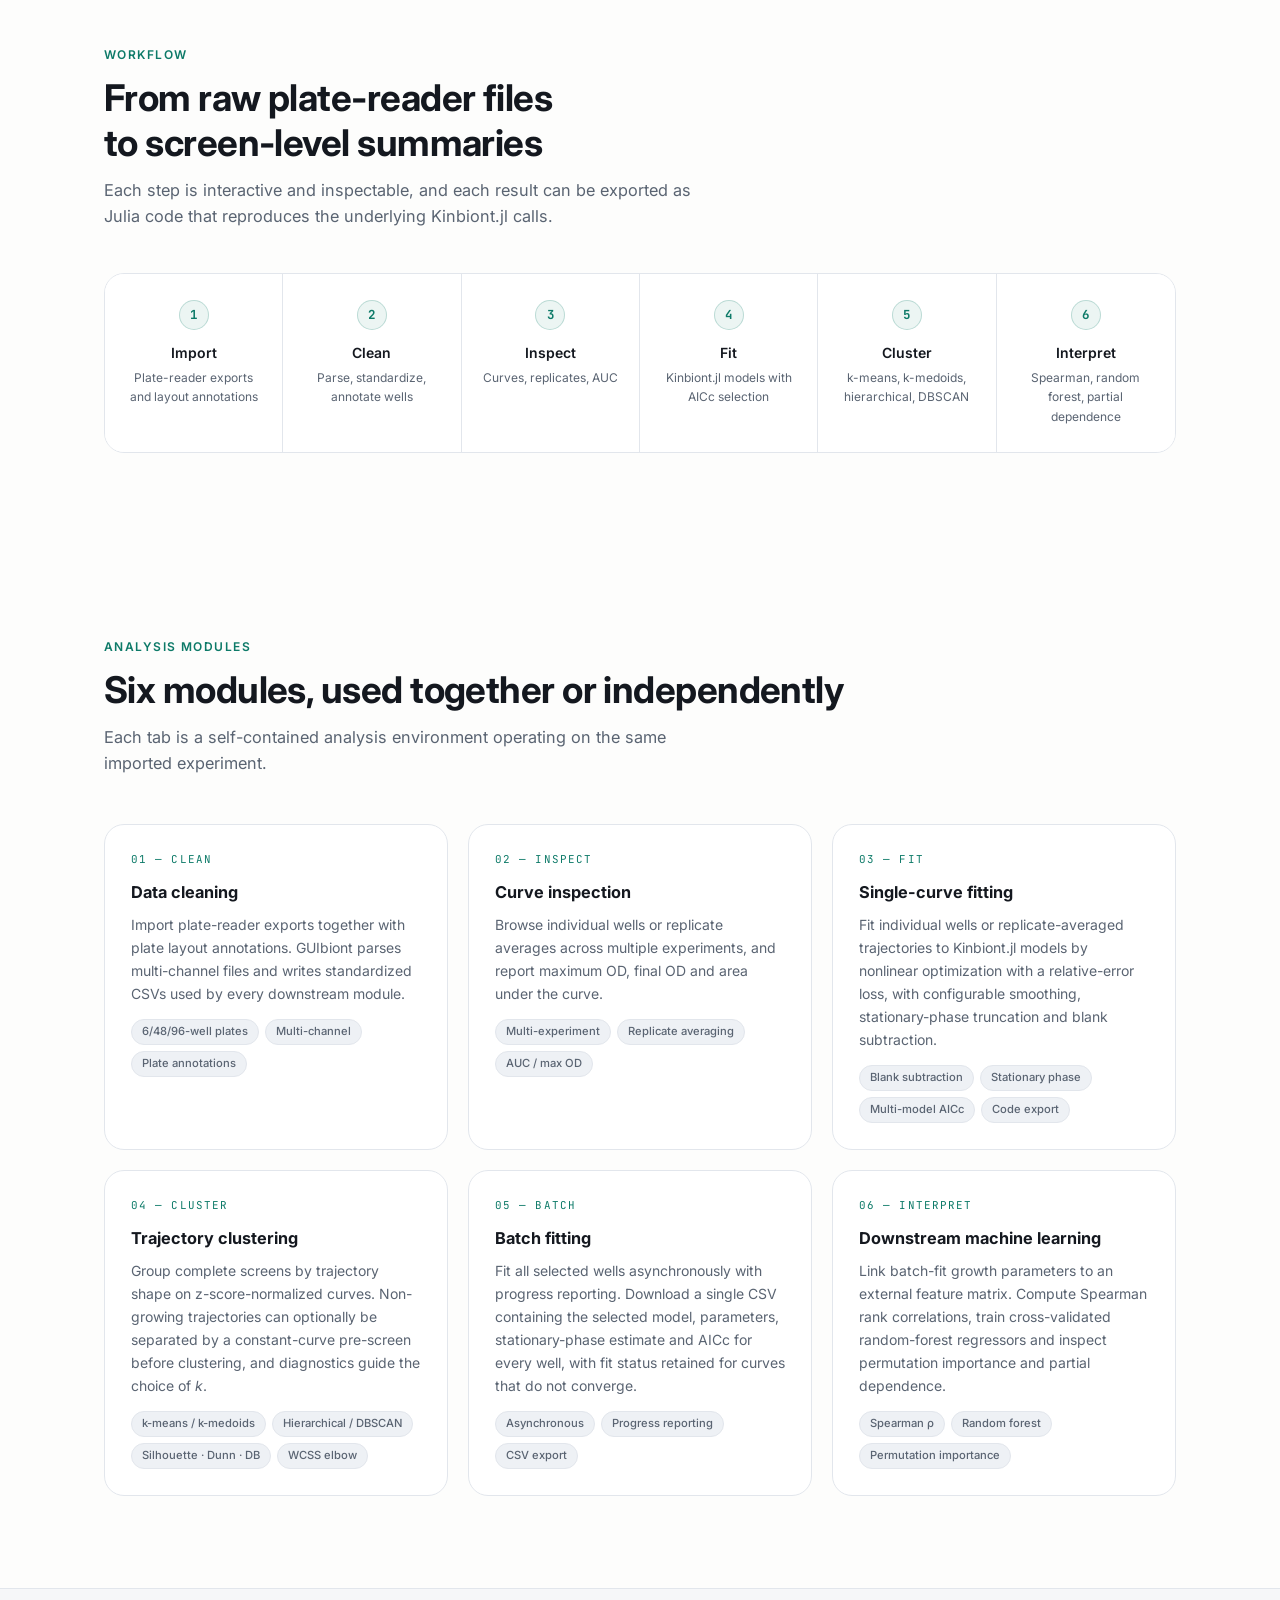
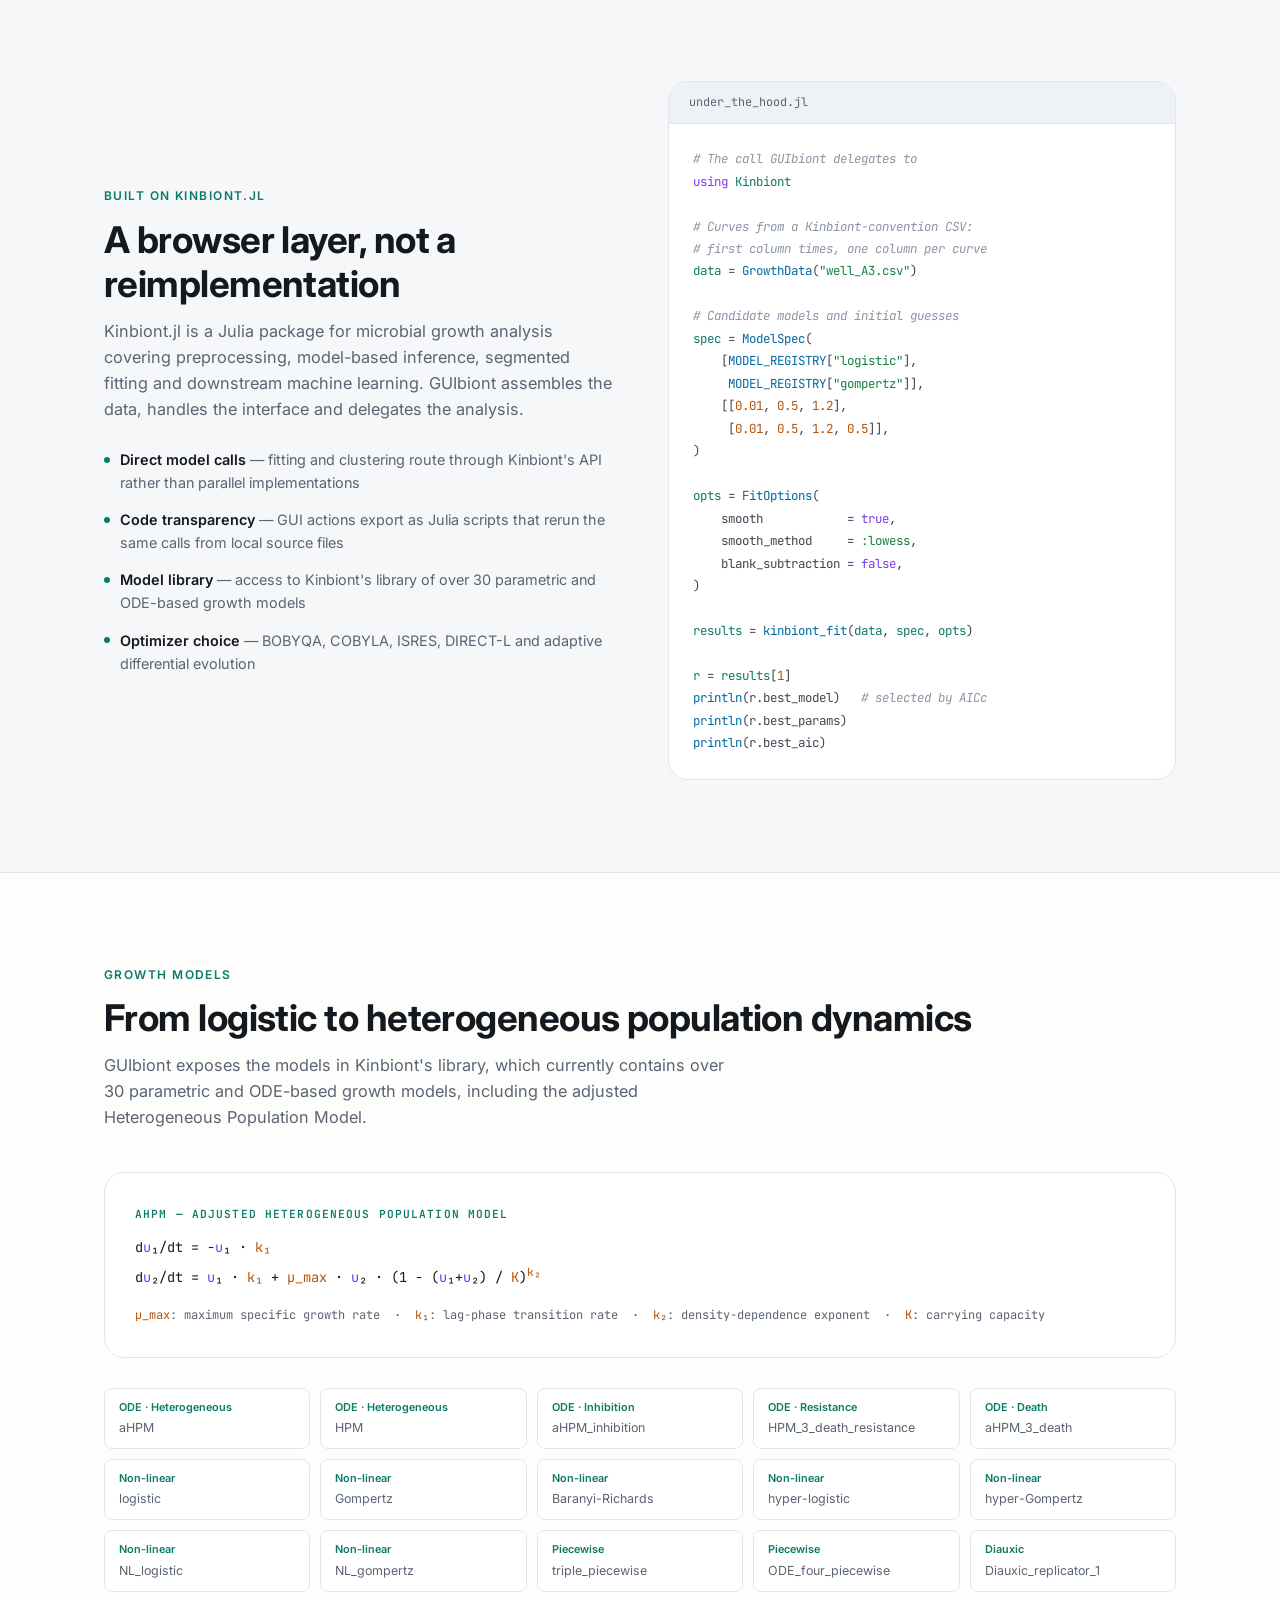
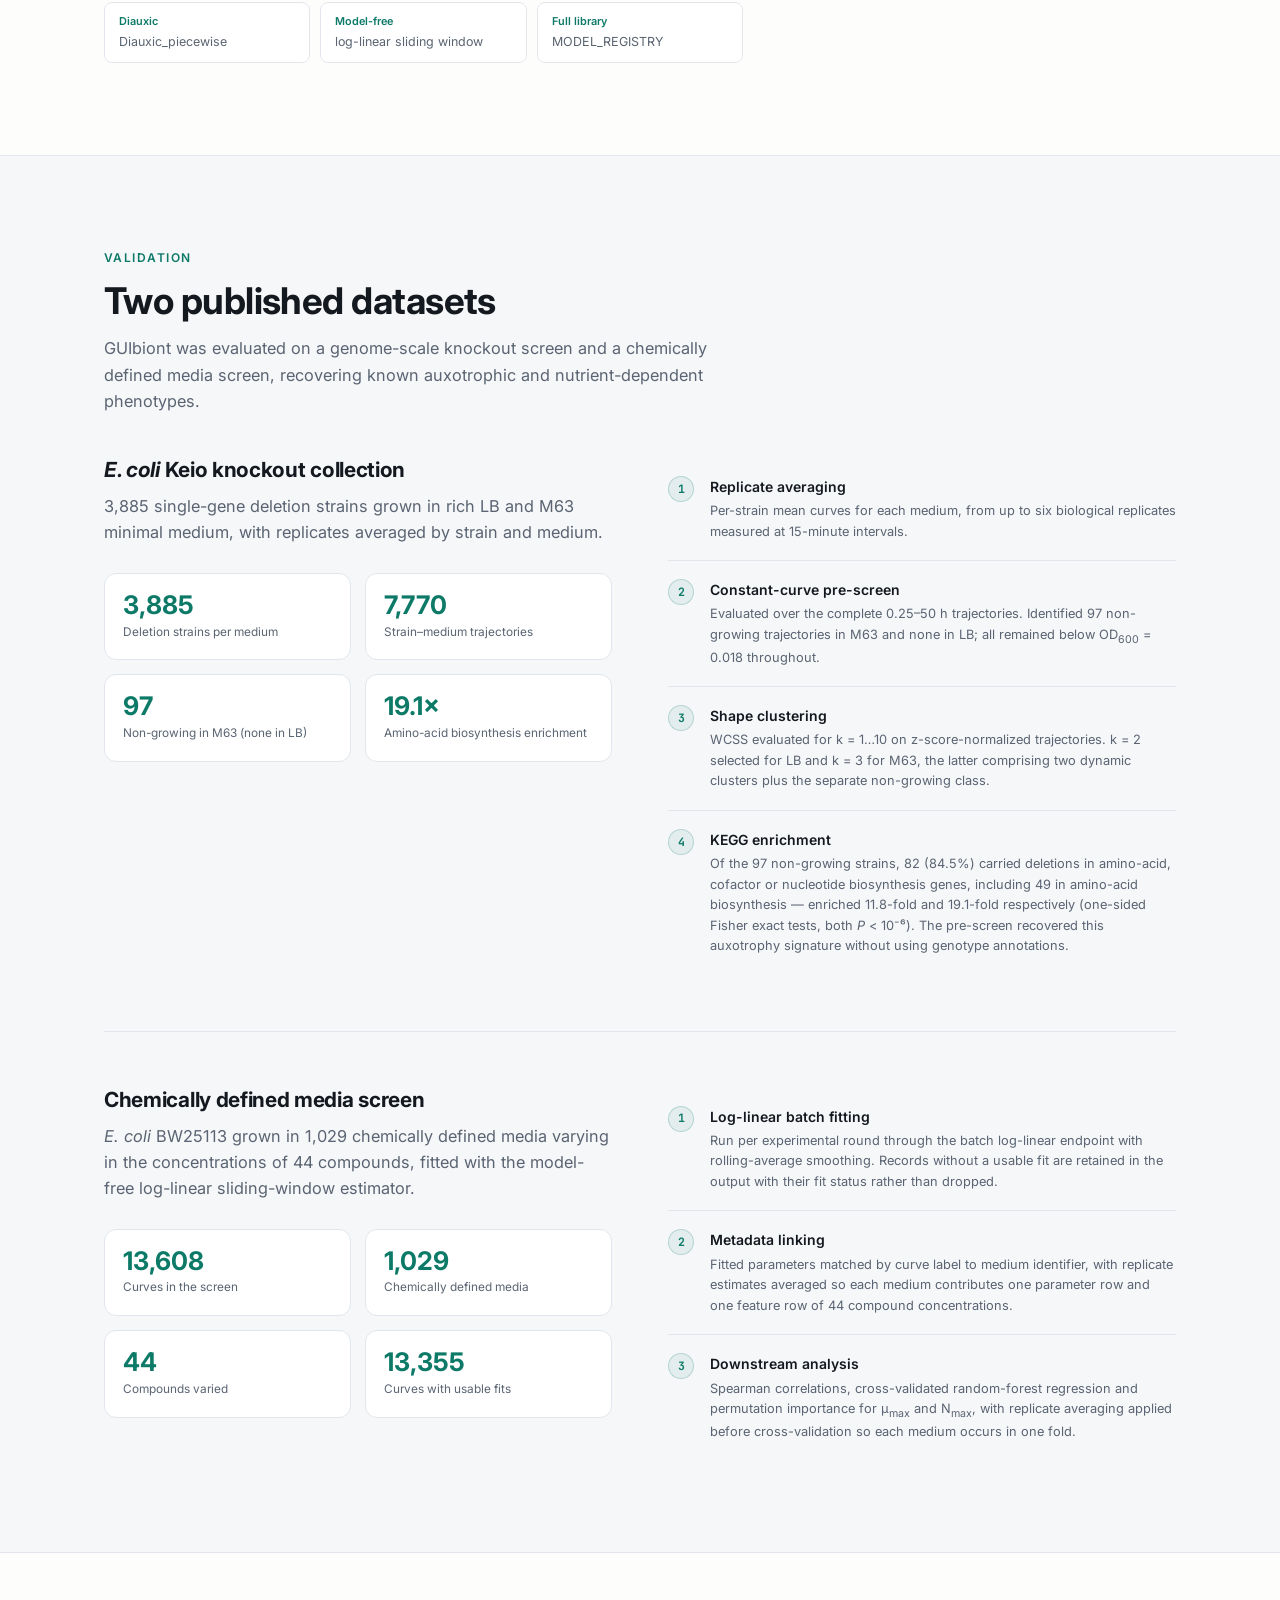
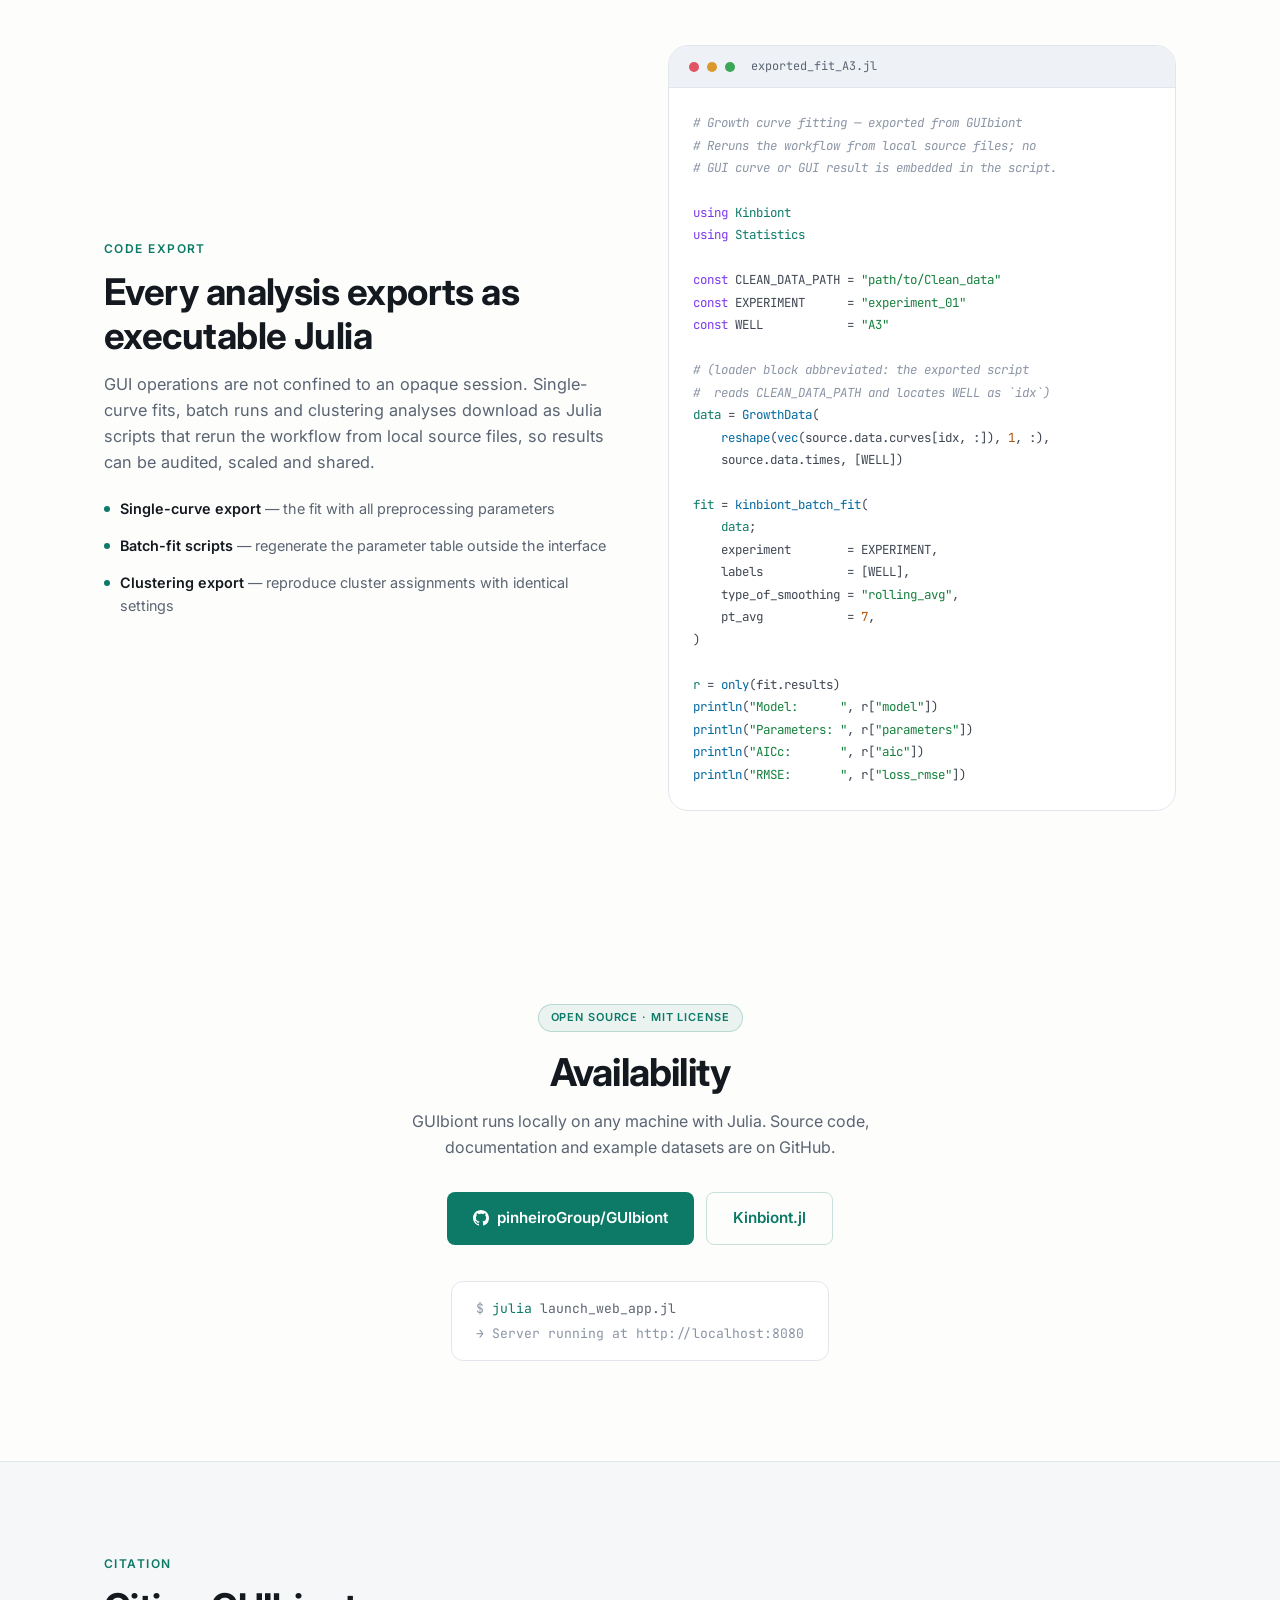
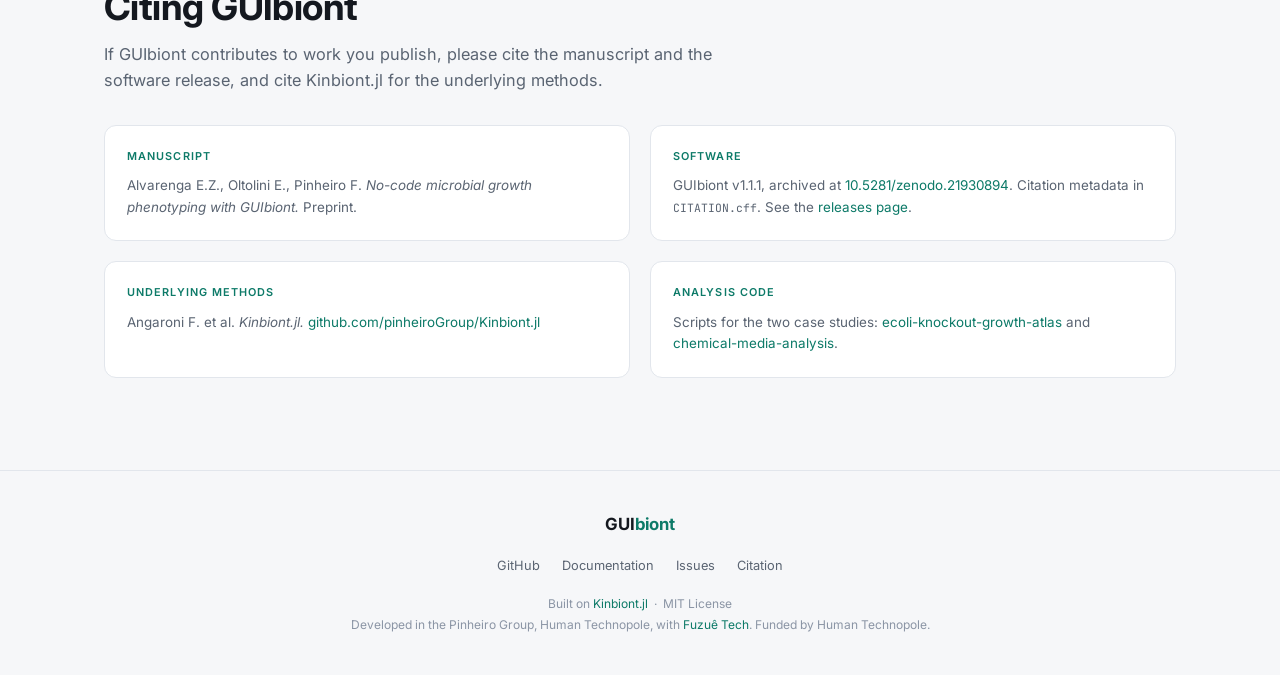
==== commit a0df4b38: "Make pinned CI and cleaning tests reproducible Instantiate the committed Kinbiont manifest, align in" ====
--- a/docs/index.html
+++ b/docs/index.html
@@ -51,12 +51,12 @@
         "applicationCategory": "Scientific software",
         "applicationSubCategory": "Bioinformatics",
         "operatingSystem": "Linux, macOS, Windows",
-        "softwareVersion": "1.1.0",
-        "softwareRequirements": "Julia 1.6 or newer",
+        "softwareVersion": "1.1.1",
+        "softwareRequirements": "Julia 1.12 or newer",
         "programmingLanguage": "Julia",
         "license": "https://opensource.org/licenses/MIT",
         "codeRepository": "https://github.com/pinheiroGroup/GUIbiont",
-        "identifier": "https://doi.org/10.5281/zenodo.21921432",
+        "identifier": "https://doi.org/10.5281/zenodo.21930894",
         "isBasedOn": "https://github.com/pinheiroGroup/Kinbiont.jl",
         "offers": { "@type": "Offer", "price": "0", "priceCurrency": "EUR" },
         "keywords": "microbial growth, growth curves, no-code, clustering, Julia, plate reader",
@@ -1062,11 +1062,11 @@
     <div class="cite-grid">
       <div class="cite-card">
         <div class="cite-what">Manuscript</div>
-        <p>Alvarenga E.Z., Oltolini E., Pinheiro F. <em>No-code microbial growth phenotyping with GUIbiont.</em> Preprint. <!-- TODO: add bioRxiv DOI once posted --></p>
+        <p>Alvarenga E.Z., Oltolini E., Pinheiro F. <em>No-code microbial growth phenotyping with GUIbiont.</em> Preprint.</p>
       </div>
       <div class="cite-card">
         <div class="cite-what">Software</div>
-        <p>GUIbiont v1.1.0, archived at <a href="https://doi.org/10.5281/zenodo.21921432" target="_blank" rel="noopener">10.5281/zenodo.21921432</a>. Citation metadata in <code class="mono">CITATION.cff</code>. See the <a href="https://github.com/pinheiroGroup/GUIbiont/releases" target="_blank" rel="noopener">releases page</a>.</p>
+        <p>GUIbiont v1.1.1, archived at <a href="https://doi.org/10.5281/zenodo.21930894" target="_blank" rel="noopener">10.5281/zenodo.21930894</a>. Citation metadata in <code class="mono">CITATION.cff</code>. See the <a href="https://github.com/pinheiroGroup/GUIbiont/releases" target="_blank" rel="noopener">releases page</a>.</p>
       </div>
       <div class="cite-card">
         <div class="cite-what">Underlying methods</div>
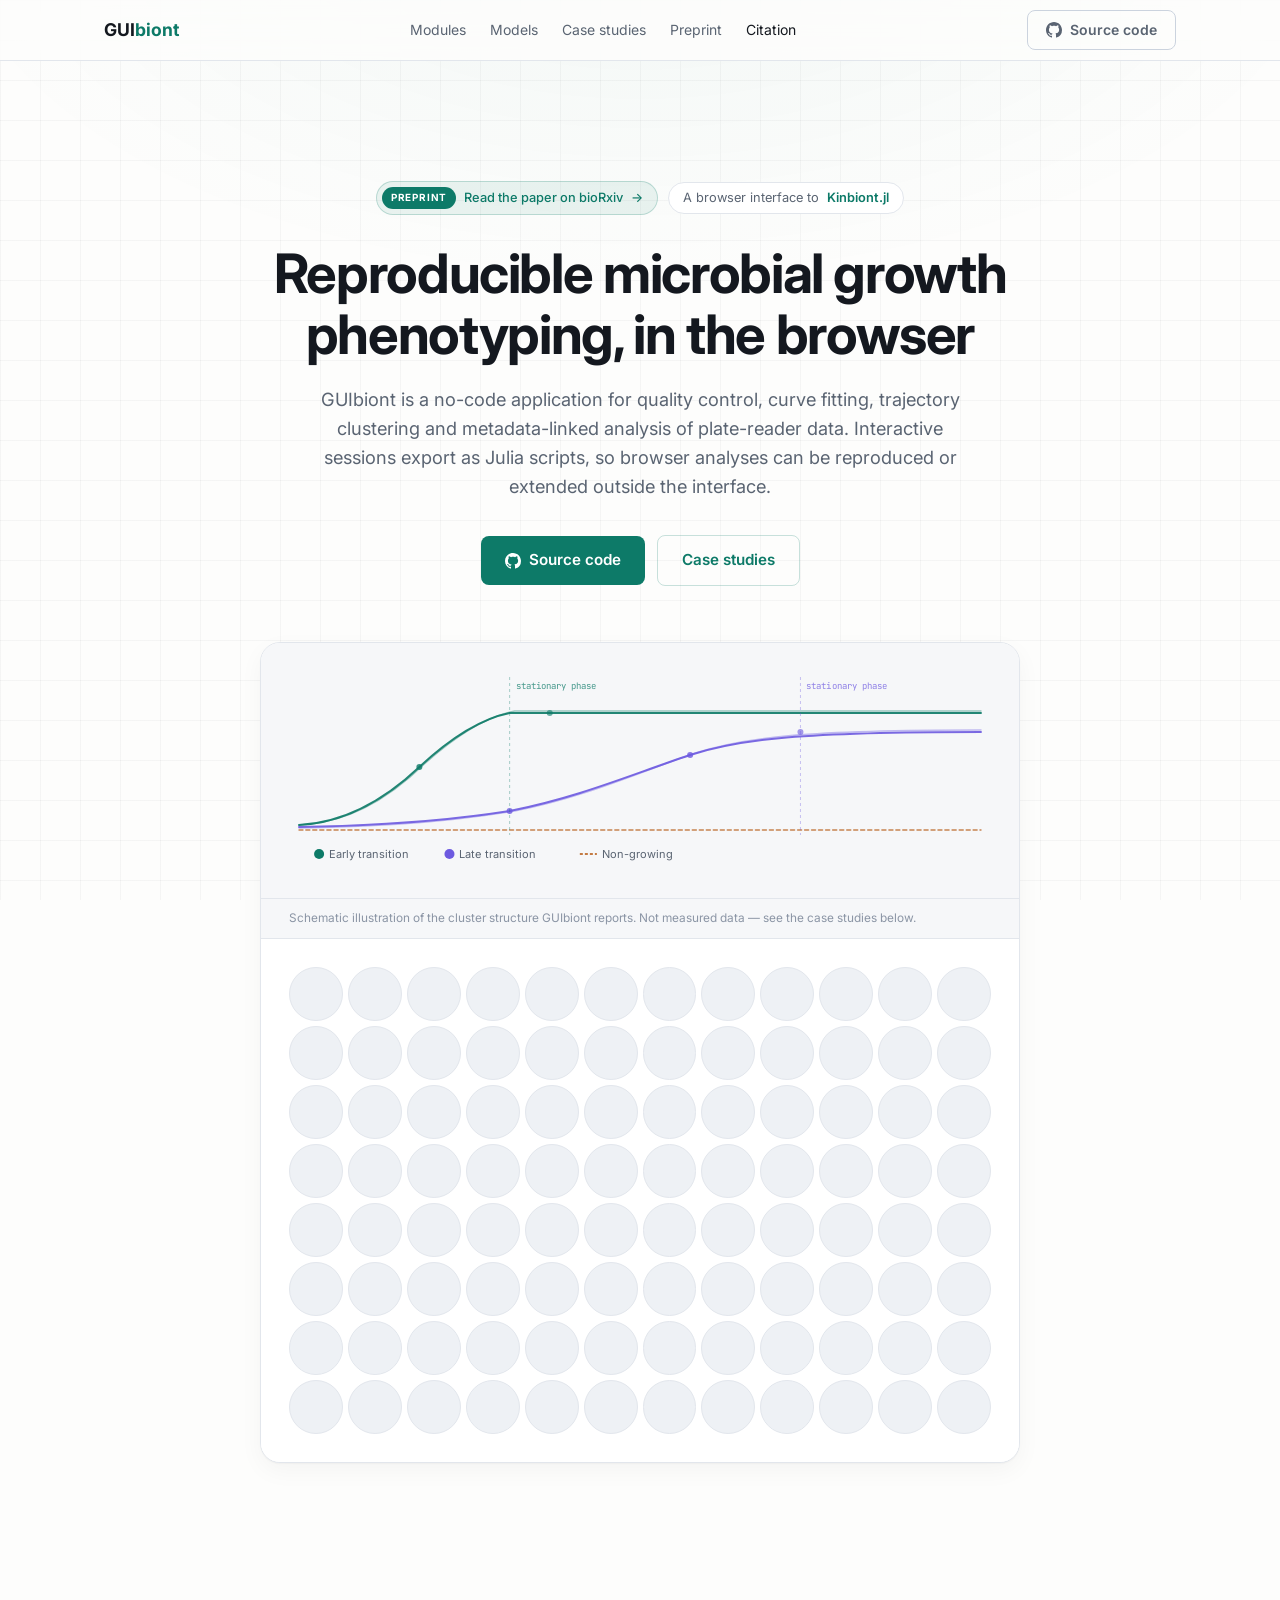
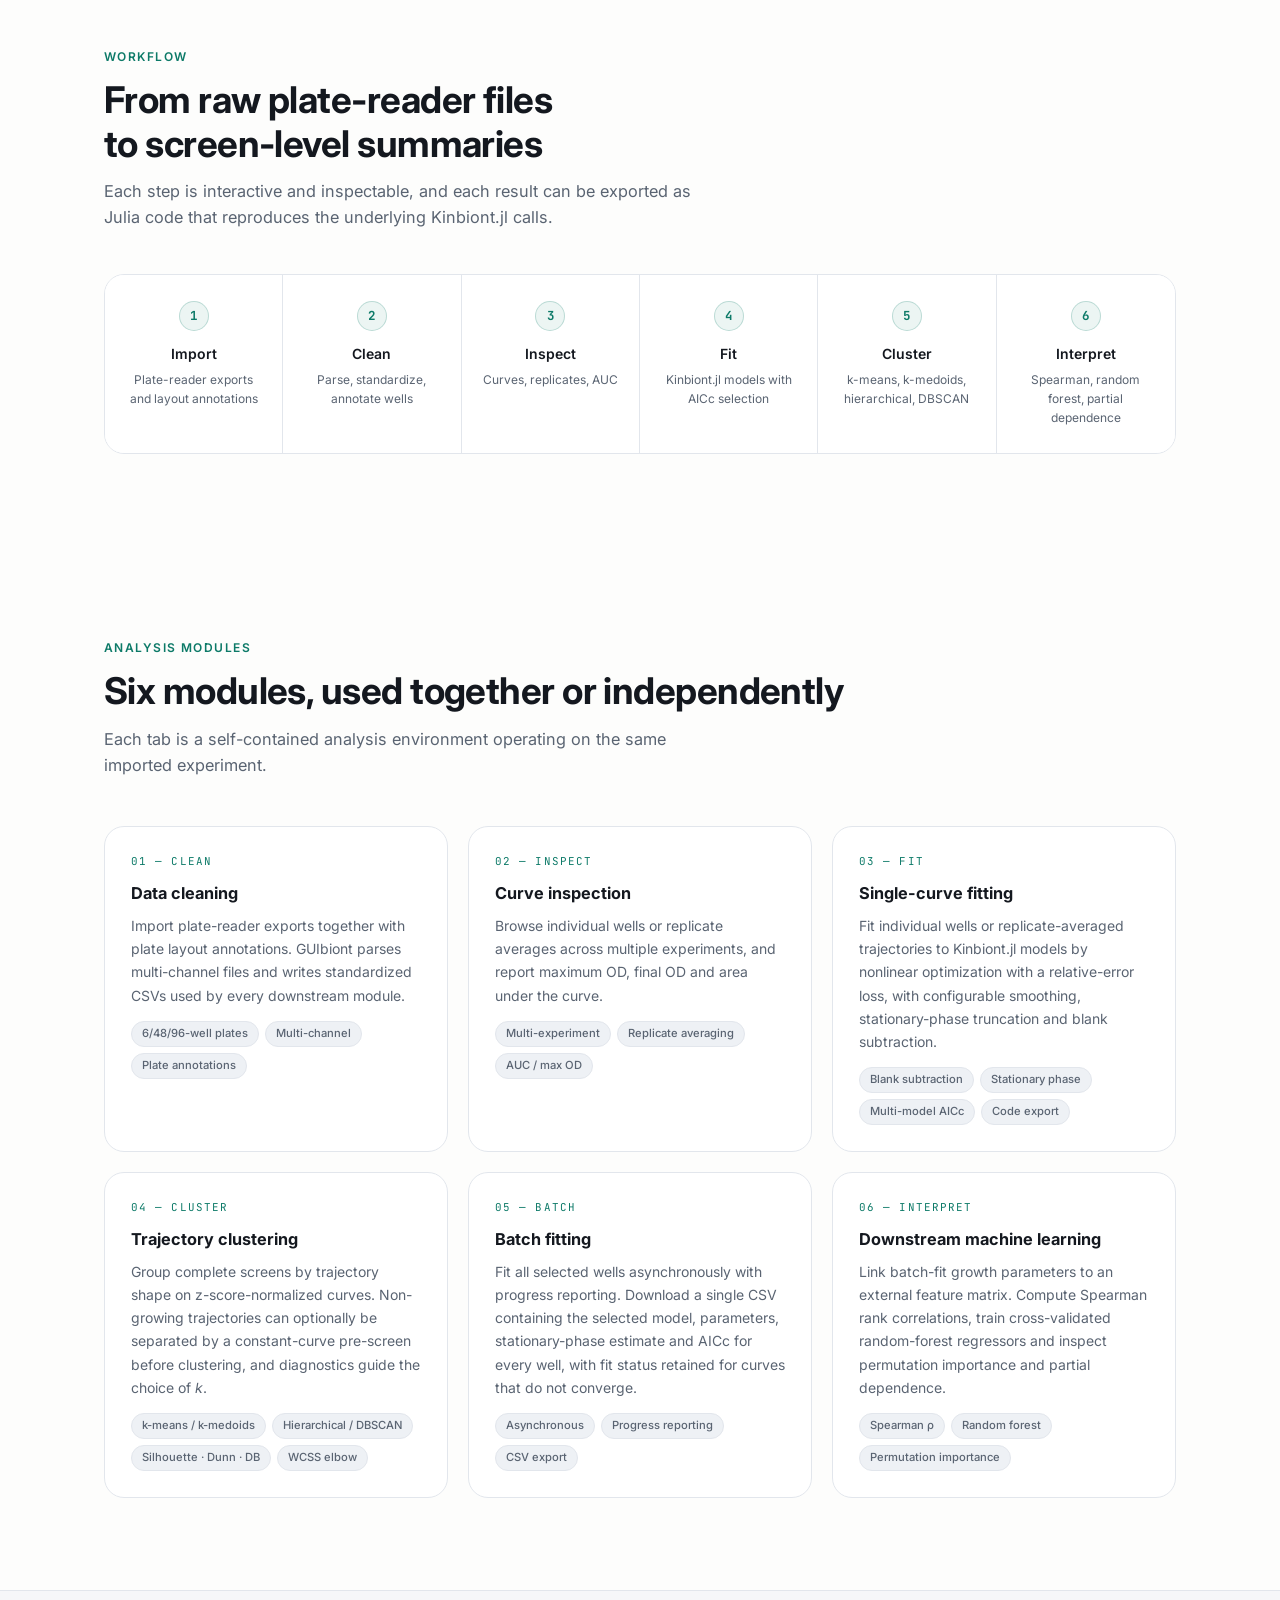
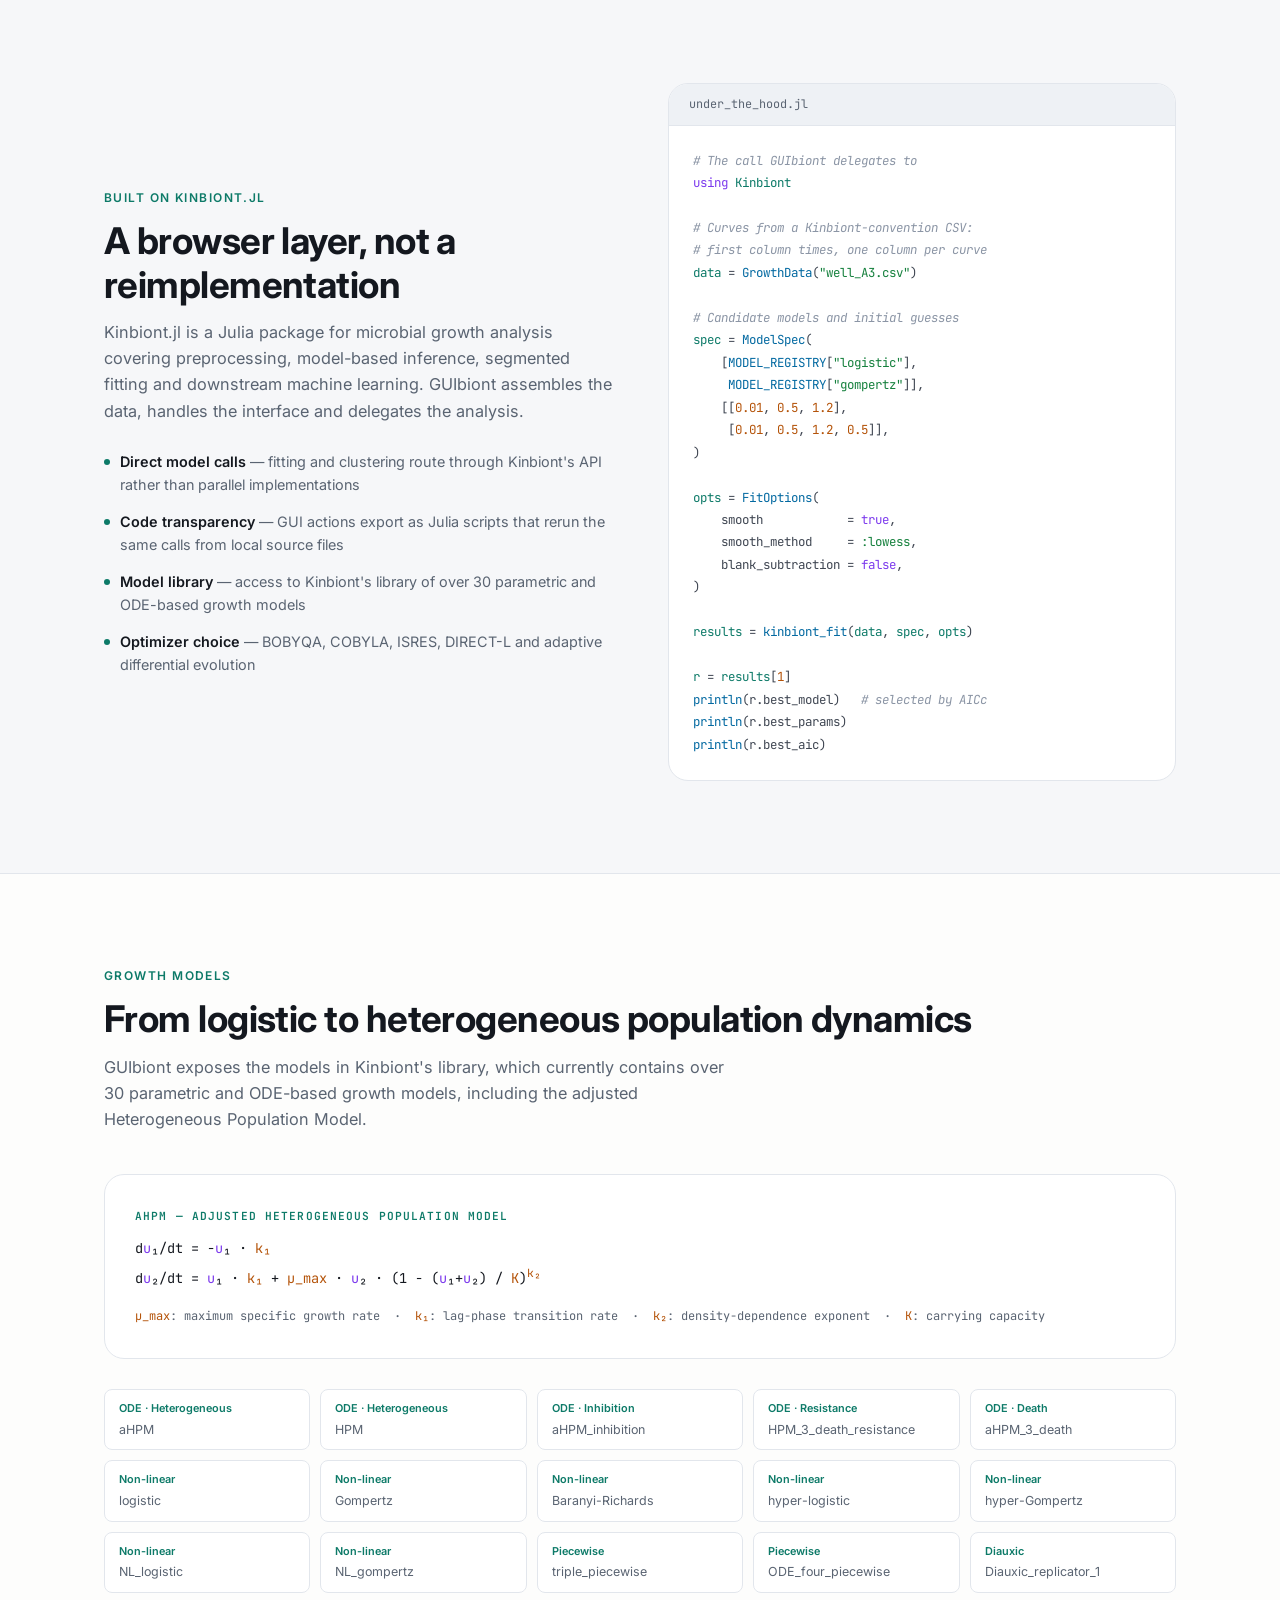
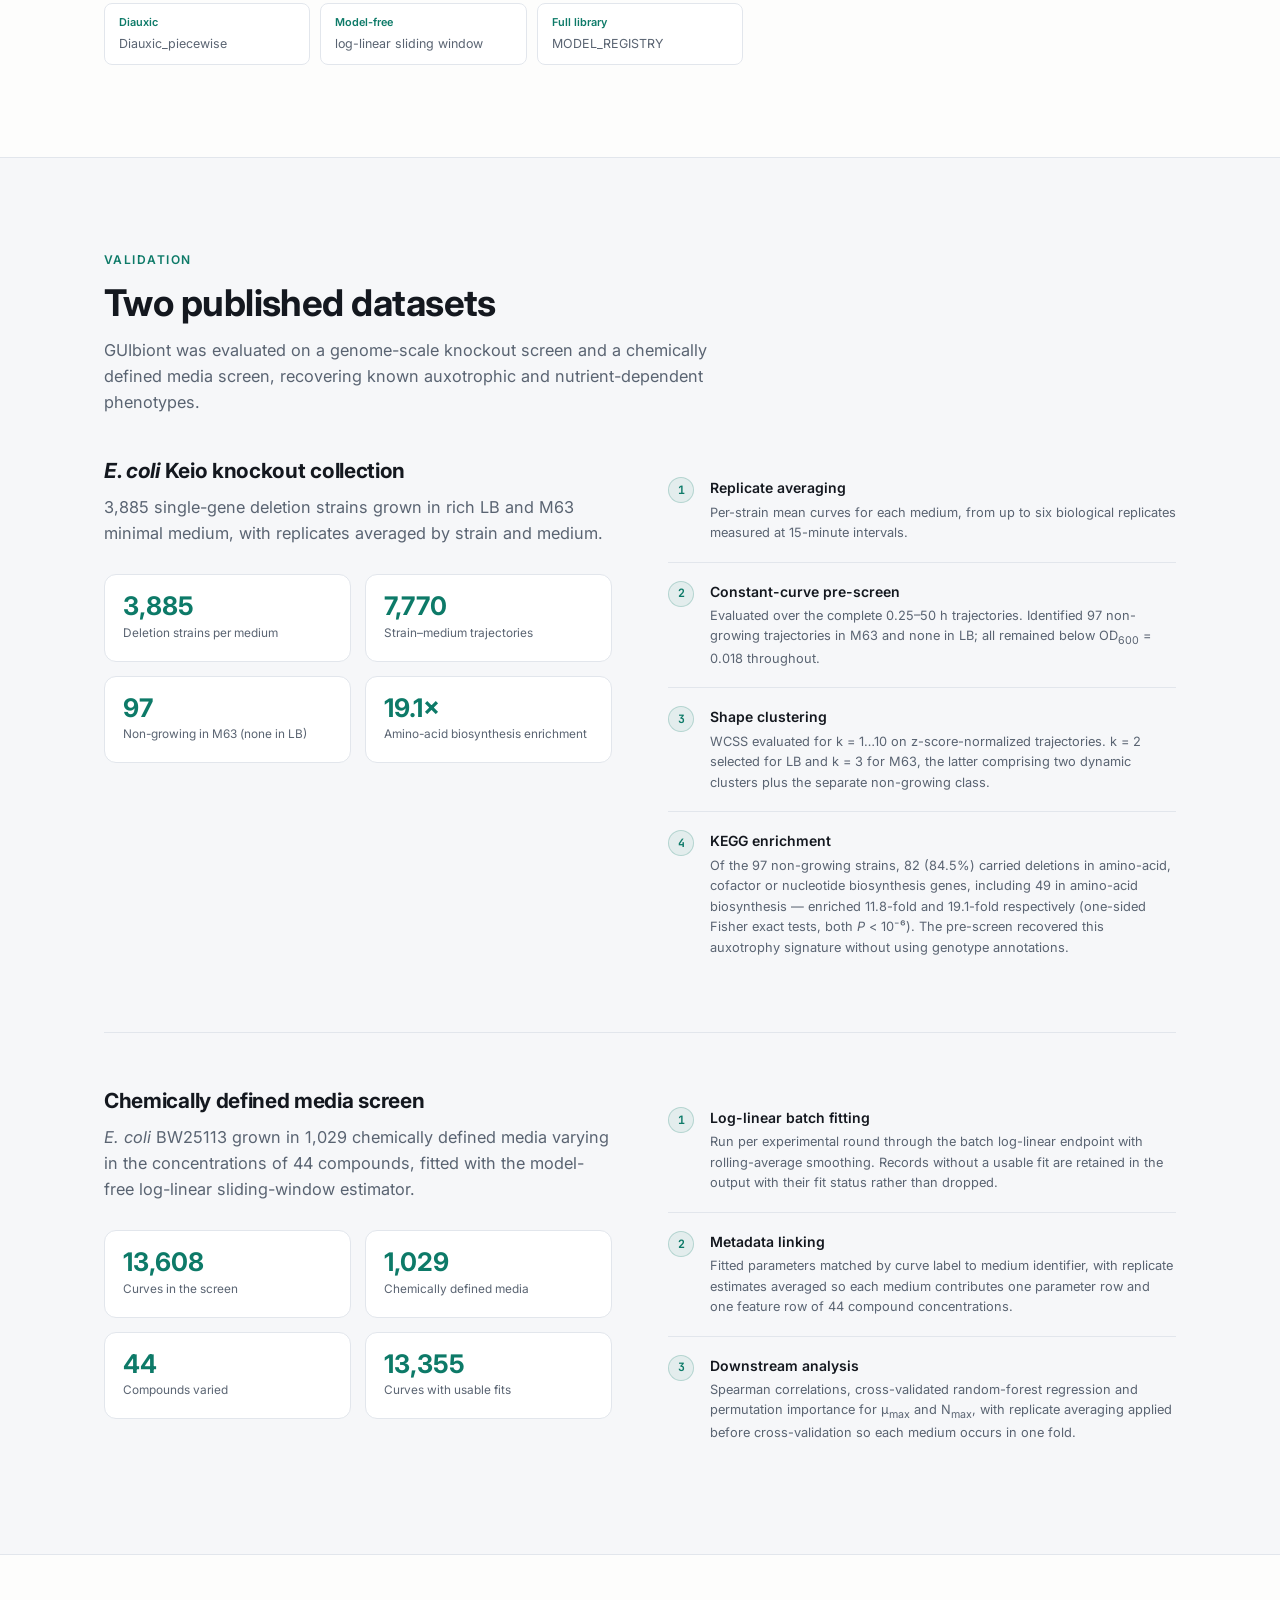
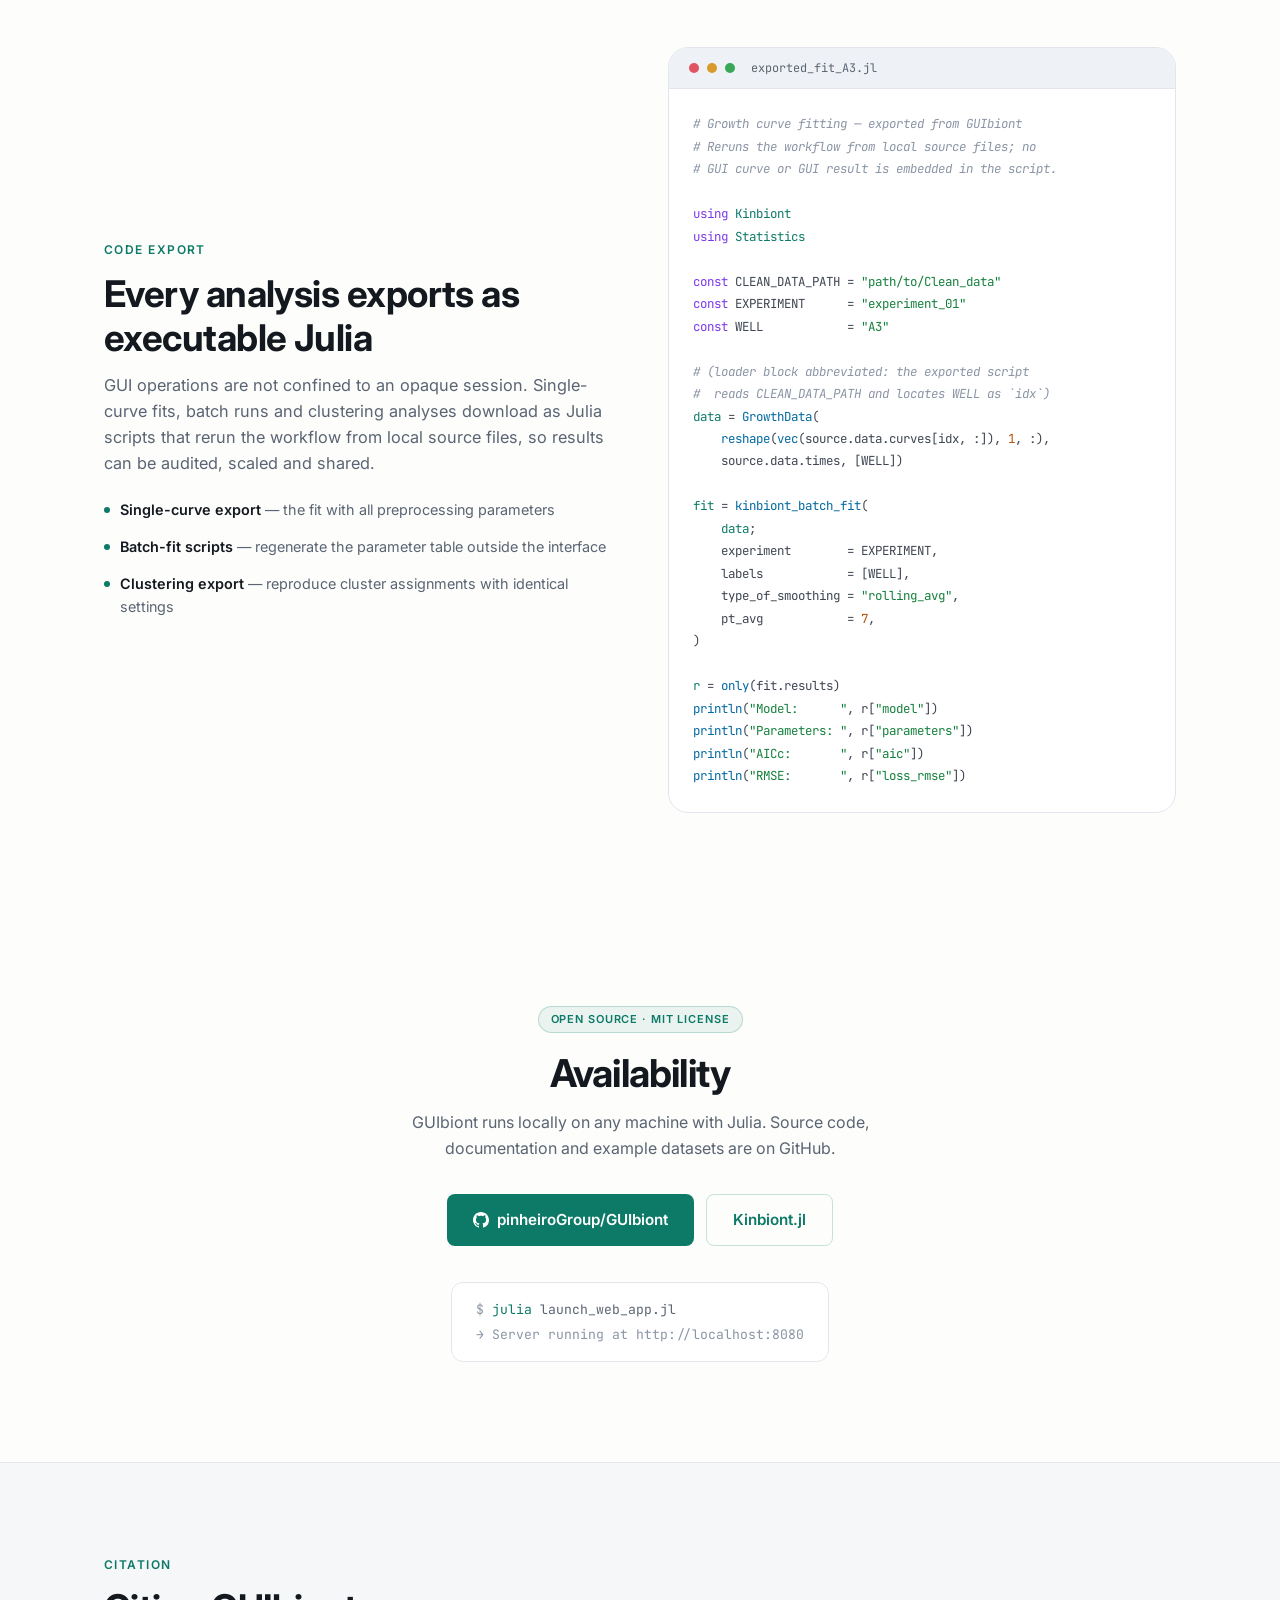
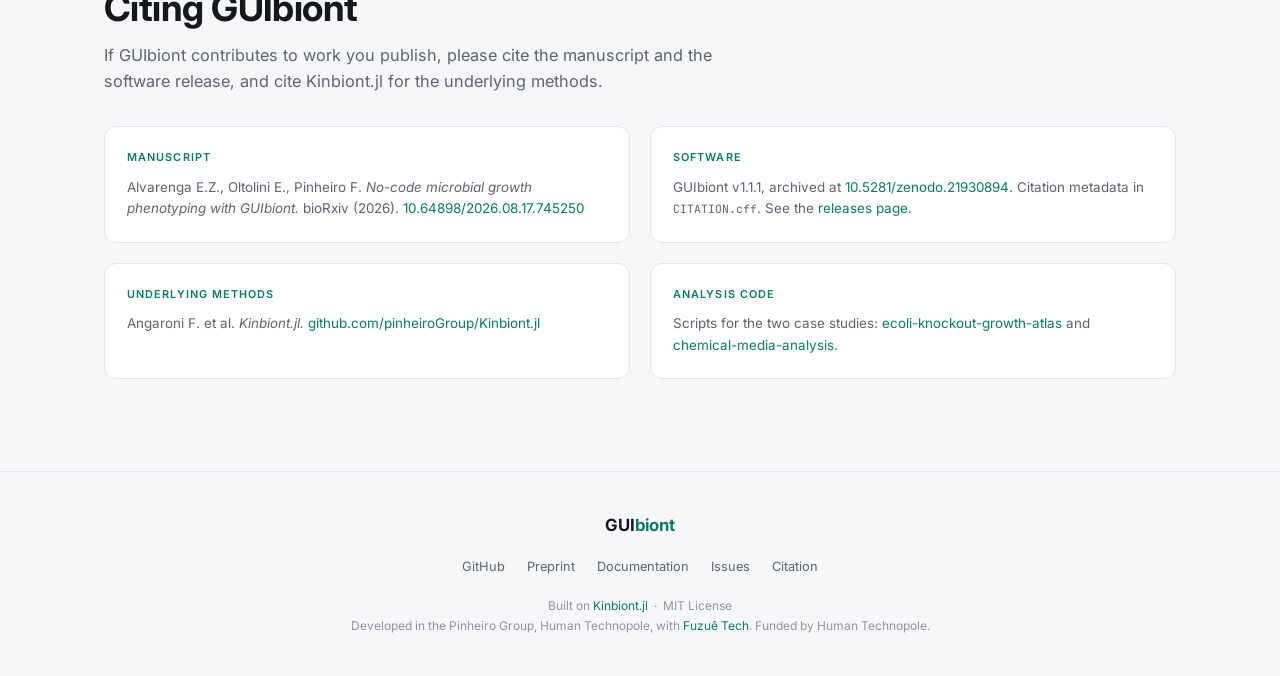
==== commit f11f4c93: "docs: link the GUIbiont bioRxiv preprint across the site and citation metadata Preprint: No-code mic" ====
--- a/docs/index.html
+++ b/docs/index.html
@@ -58,6 +58,8 @@
         "codeRepository": "https://github.com/pinheiroGroup/GUIbiont",
         "identifier": "https://doi.org/10.5281/zenodo.21930894",
         "isBasedOn": "https://github.com/pinheiroGroup/Kinbiont.jl",
+        "citation": { "@id": "https://doi.org/10.64898/2026.08.17.745250" },
+        "subjectOf": { "@id": "https://doi.org/10.64898/2026.08.17.745250" },
         "offers": { "@type": "Offer", "price": "0", "priceCurrency": "EUR" },
         "keywords": "microbial growth, growth curves, no-code, clustering, Julia, plate reader",
         "author": [
@@ -81,6 +83,24 @@
           }
         ],
         "funder": { "@type": "Organization", "name": "Human Technopole" }
+      },
+      {
+        "@type": "ScholarlyArticle",
+        "@id": "https://doi.org/10.64898/2026.08.17.745250",
+        "headline": "No-code microbial growth phenotyping with GUIbiont",
+        "name": "No-code microbial growth phenotyping with GUIbiont",
+        "url": "https://www.biorxiv.org/content/10.64898/2026.08.17.745250v1",
+        "identifier": "https://doi.org/10.64898/2026.08.17.745250",
+        "datePublished": "2026-08-18",
+        "inLanguage": "en",
+        "abstract": "Microbial growth screens generate thousands of curves, but cross-experiment comparison and mapping growth phenotypes to genotypes or environments routinely require custom code. GUIbiont is a no-code browser application for quality control, curve fitting, clustering and metadata-linked analysis with machine learning techniques. Interactive sessions export as Julia scripts, allowing users to reproduce or extend browser analyses. Validated across 3,885 E. coli deletion strains and 13,608 defined-media curves, GUIbiont recovered known auxotrophic and nutrient-dependent phenotypes.",
+        "author": [
+          { "@type": "Person", "name": "Edgar Z. Alvarenga", "identifier": "https://orcid.org/0009-0002-7506-2540" },
+          { "@type": "Person", "name": "Edoardo Oltolini", "identifier": "https://orcid.org/0009-0002-1086-8279" },
+          { "@type": "Person", "name": "Fernanda Pinheiro", "identifier": "https://orcid.org/0000-0002-0132-0562" }
+        ],
+        "publisher": { "@type": "Organization", "name": "bioRxiv", "url": "https://www.biorxiv.org/" },
+        "about": { "@id": "https://pinheirogroup.github.io/GUIbiont/#software" }
       },
       {
         "@type": "WebSite",
@@ -267,14 +287,36 @@
       padding: clamp(72px, 11vw, 120px) 0 clamp(56px, 8vw, 92px);
       text-align: center;
     }
+    .hero-badges {
+      display: flex; align-items: center; justify-content: center;
+      gap: 10px; flex-wrap: wrap; margin-bottom: 28px;
+    }
     .hero-badge {
       display: inline-flex; align-items: center; gap: 8px;
       font-size: .8rem; color: var(--muted);
       border: 1px solid var(--border); border-radius: 999px;
-      padding: 5px 14px; margin-bottom: 28px;
+      padding: 5px 14px;
       background: var(--card);
     }
     .hero-badge strong { color: var(--accent); font-weight: 600; }
+    .hero-badge-link {
+      color: var(--accent); font-weight: 500;
+      border-color: var(--accent-ln); background: var(--accent-sf);
+      padding-left: 5px; transition: background .15s, border-color .15s;
+    }
+    .hero-badge-link:hover { background: var(--accent-ln); border-color: var(--accent); }
+    .hero-badge-link:focus-visible { outline: 2px solid var(--accent); outline-offset: 2px; }
+    .hero-badge-tag {
+      font-size: .62rem; font-weight: 700; letter-spacing: .08em; text-transform: uppercase;
+      background: var(--accent); color: var(--on-accent);
+      border-radius: 999px; padding: 3px 9px;
+    }
+    .hero-badge-link .arrow { transition: transform .15s; }
+    .hero-badge-link:hover .arrow { transform: translateX(3px); }
+    @media (prefers-reduced-motion: reduce) {
+      .hero-badge-link .arrow { transition: none; }
+      .hero-badge-link:hover .arrow { transform: none; }
+    }
     .hero h1 {
       font-size: clamp(2.1rem, 5vw, 3.4rem);
       font-weight: 700; line-height: 1.12;
@@ -571,6 +613,7 @@
         <a href="#features">Modules</a>
         <a href="#models">Models</a>
         <a href="#case-studies">Case studies</a>
+        <a href="https://www.biorxiv.org/content/10.64898/2026.08.17.745250v1" target="_blank" rel="noopener">Preprint</a>
         <a href="#citation">Citation</a>
       </div>
       <div class="nav-cta">
@@ -586,8 +629,17 @@
 <!-- ── HERO ───────────────────────────────────────────────────── -->
 <section class="hero">
   <div class="container">
-    <div class="hero-badge">
-      A browser interface to <strong>Kinbiont.jl</strong>
+    <div class="hero-badges">
+      <a class="hero-badge hero-badge-link"
+         href="https://www.biorxiv.org/content/10.64898/2026.08.17.745250v1"
+         target="_blank" rel="noopener">
+        <span class="hero-badge-tag">Preprint</span>
+        Read the paper on bioRxiv
+        <span class="arrow" aria-hidden="true">→</span>
+      </a>
+      <div class="hero-badge">
+        A browser interface to <strong>Kinbiont.jl</strong>
+      </div>
     </div>
     <h1>Reproducible microbial growth phenotyping, in the browser</h1>
     <p>GUIbiont is a no-code application for quality control, curve fitting, trajectory clustering and metadata-linked analysis of plate-reader data. Interactive sessions export as Julia scripts, so browser analyses can be reproduced or extended outside the interface.</p>
@@ -1062,7 +1114,7 @@
     <div class="cite-grid">
       <div class="cite-card">
         <div class="cite-what">Manuscript</div>
-        <p>Alvarenga E.Z., Oltolini E., Pinheiro F. <em>No-code microbial growth phenotyping with GUIbiont.</em> Preprint.</p>
+        <p>Alvarenga E.Z., Oltolini E., Pinheiro F. <em>No-code microbial growth phenotyping with GUIbiont.</em> bioRxiv (2026). <a href="https://doi.org/10.64898/2026.08.17.745250" target="_blank" rel="noopener">10.64898/2026.08.17.745250</a></p>
       </div>
       <div class="cite-card">
         <div class="cite-what">Software</div>
@@ -1087,6 +1139,7 @@
       <div class="footer-logo">GUI<span>biont</span></div>
       <div class="footer-links">
         <a href="https://github.com/pinheiroGroup/GUIbiont" target="_blank" rel="noopener">GitHub</a>
+        <a href="https://www.biorxiv.org/content/10.64898/2026.08.17.745250v1" target="_blank" rel="noopener">Preprint</a>
         <a href="https://github.com/pinheiroGroup/GUIbiont#readme" target="_blank" rel="noopener">Documentation</a>
         <a href="https://github.com/pinheiroGroup/GUIbiont/issues" target="_blank" rel="noopener">Issues</a>
         <a href="#citation">Citation</a>
